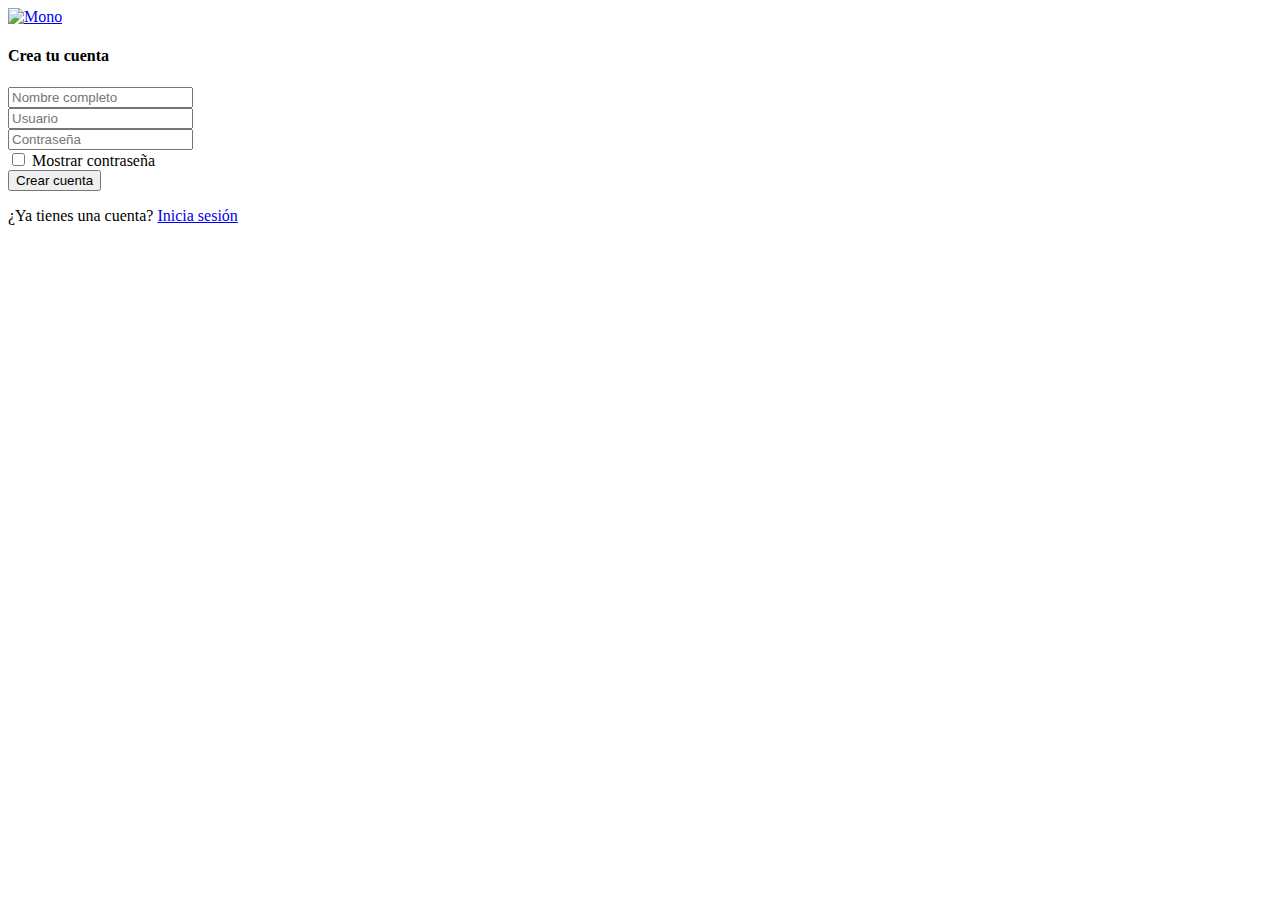
==== crear.html @ 77f9359b "Add files via upload" ====
<!DOCTYPE html>

<!--
 // WEBSITE: https://themefisher.com
 // TWITTER: https://twitter.com/themefisher
 // FACEBOOK: https://www.facebook.com/themefisher
 // GITHUB: https://github.com/themefisher/
-->

<html lang="en">
<head>
  <head>
  <meta charset="utf-8" />
  <meta http-equiv="X-UA-Compatible" content="IE=edge" />
  <meta name="viewport" content="width=device-width, initial-scale=1" />

  <title>Crear cuenta</title>

  <!-- GOOGLE FONTS -->
  <link href="https://fonts.googleapis.com/css?family=Karla:400,700|Roboto" rel="stylesheet">
  <link href="css/materials.css" rel="stylesheet" />
  <link href="css/simplebar.css" rel="stylesheet" />

  <!-- PLUGINS CSS STYLE -->
  <link href="cs/progress.css" rel="stylesheet" />
  
  <!-- MONO CSS -->
  <link id="main-css-href" rel="stylesheet" href="css/mono.css" />

  


  <!-- FAVICON -->
  <link rel="icon" href="images/page.png" type="image/gif" />

  <!--
    HTML5 shim and Respond.js for IE8 support of HTML5 elements and media queries
  -->
  <!-- WARNING: Respond.js doesn't work if you view the page via file:// -->
  <!--[if lt IE 9]>
    <script src="https://oss.maxcdn.com/html5shiv/3.7.2/html5shiv.min.js"></script>
    <script src="https://oss.maxcdn.com/respond/1.4.2/respond.min.js"></script>
  <![endif]-->
  <script src="plugins/nprogress/nprogress.js"></script>
</head>

</head>
  <body class="bg-light-gray" id="body">
          <div class="container d-flex align-items-center justify-content-center" style="min-height: 100vh">
          <div class="d-flex flex-column justify-content-between">
            <div class="row justify-content-center">
              <div class="col-lg-6 col-xl-5 col-md-10 ">
                <div class="card card-default mb-0">
                  <div class="card-header pb-0">
                    <div class="app-brand w-100 d-flex justify-content-center border-bottom-0">
                      <a class="w-auto pl-0" href="/index.html">
                        <img src="images/logo2.png" alt="Mono">
                        <!-- <span class="brand-name text-dark">MONO</span> -->
                      </a>
                    </div>
                  </div>
                  <div class="card-body px-5 pb-5 pt-0">
                    <h4 class="text-dark text-center mb-5">Crea tu cuenta</h4>
                    <form action="/index.html">
                      <div class="row">
                        <div class="form-group col-md-12 mb-4">
                          <input type="text" class="form-control input-lg" id="name" aria-describedby="nameHelp" placeholder="Nombre completo">
                        </div>
                        <div class="form-group col-md-12 mb-4">
                          <input type="email" class="form-control input-lg" id="email" aria-describedby="emailHelp" placeholder="Usuario">
                        </div>
                        <div class="form-group col-md-12 ">
                          <input type="password" class="form-control input-lg" id="password" placeholder="Contraseña">
                        </div>
                        <!-- <div class="form-group col-md-12 ">
                          <input type="password" class="form-control input-lg" id="cpassword" placeholder="Confirm Password">
                        </div> -->
                        <div class="col-md-12">
                          <div class="d-flex justify-content-between mb-3">

                            <div class="custom-control custom-checkbox mr-3 mb-3">
                              <input type="checkbox" class="custom-control-input" id="customCheck2">
                              <label class="custom-control-label" for="customCheck2">Mostrar contraseña</label>
                            </div>

                          </div>

                          <button type="submit" class="btn btn-primary btn-pill mb-4">Crear cuenta</button>

                          <p>¿Ya tienes una cuenta?
                            <a class="text-blue" href="ingresa.html">Inicia sesión</a>
                          </p>
                        </div>
                      </div>
                    </form>

                  </div>
                </div>
              </div>
            </div>
          </div>
        </div>
        <script>
          document.getElementById("customCheck2").addEventListener("change", function() {
            var passwordInput = document.getElementById("password");
            if (this.checked) {
              passwordInput.type = "text";
            } else {
              passwordInput.type = "password";
            }
          });
          </script>
</body>
</html>
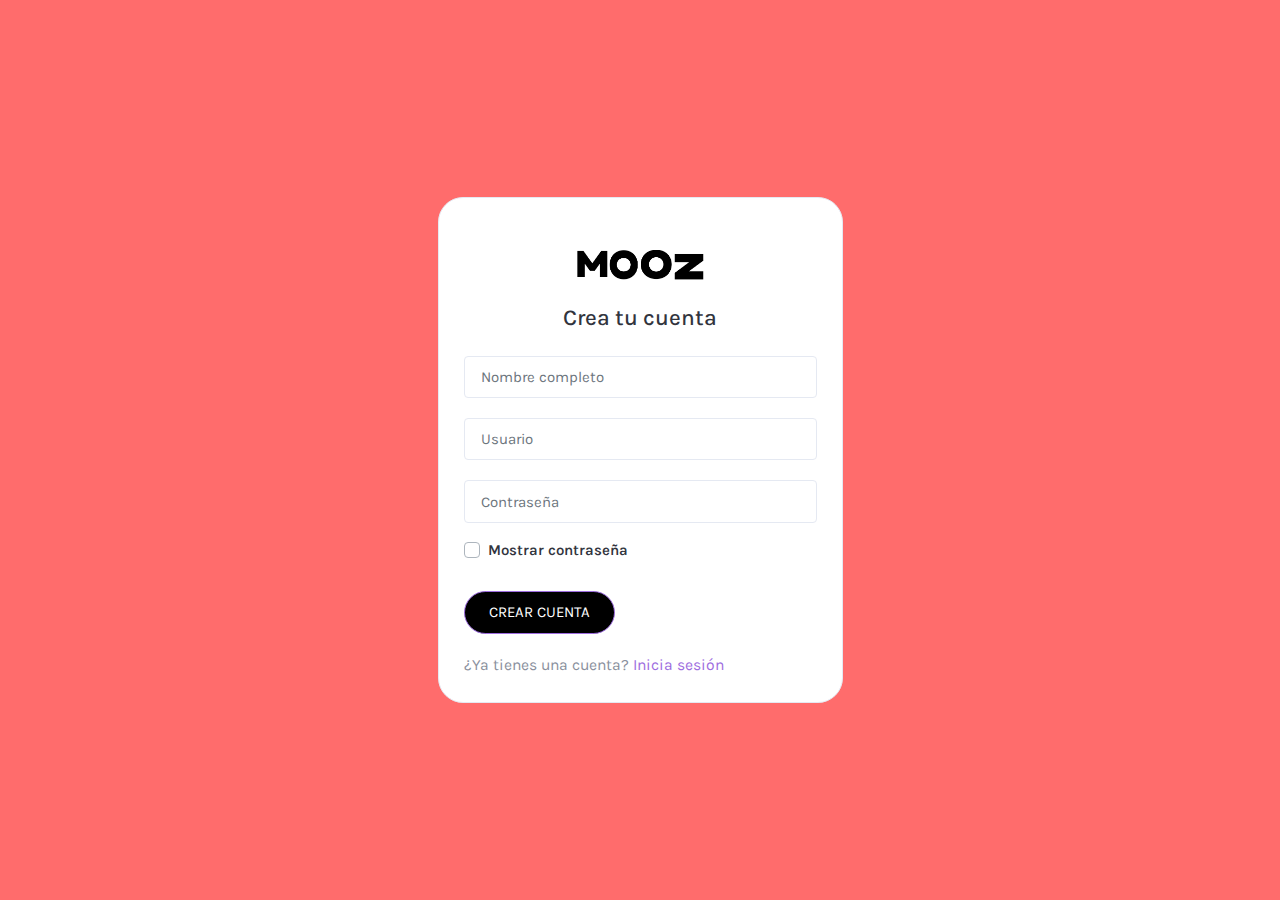
==== commit 47c77828: "Update crear.html" ====
--- a/crear.html
+++ b/crear.html
@@ -53,7 +53,7 @@
                 <div class="card card-default mb-0">
                   <div class="card-header pb-0">
                     <div class="app-brand w-100 d-flex justify-content-center border-bottom-0">
-                      <a class="w-auto pl-0" href="/index.html">
+                      <a class="w-auto pl-0" href="index.html">
                         <img src="images/logo2.png" alt="Mono">
                         <!-- <span class="brand-name text-dark">MONO</span> -->
                       </a>
@@ -61,7 +61,7 @@
                   </div>
                   <div class="card-body px-5 pb-5 pt-0">
                     <h4 class="text-dark text-center mb-5">Crea tu cuenta</h4>
-                    <form action="/index.html">
+                    <form action="index.html">
                       <div class="row">
                         <div class="form-group col-md-12 mb-4">
                           <input type="text" class="form-control input-lg" id="name" aria-describedby="nameHelp" placeholder="Nombre completo">
--- a/css/materials.css
+++ b/css/materials.css
@@ -0,0 +1,2 @@
+/* MaterialDesignIcons.com */@font-face{font-family:"Material Design Icons";src:url("../fonts/materialdesignicons-webfont.eot?v=3.3.92");src:url("../fonts/materialdesignicons-webfont.eot?#iefix&v=3.3.92") format("embedded-opentype"),url("../fonts/materialdesignicons-webfont.woff2?v=3.3.92") format("woff2"),url("../fonts/materialdesignicons-webfont.woff?v=3.3.92") format("woff"),url("../fonts/materialdesignicons-webfont.ttf?v=3.3.92") format("truetype"),url("../fonts/materialdesignicons-webfont.svg?v=3.3.92#materialdesigniconsregular") format("svg");font-weight:normal;font-style:normal}.mdi:before,.mdi-set{display:inline-block;font:normal normal normal 24px/1 "Material Design Icons";font-size:inherit;text-rendering:auto;line-height:inherit;-webkit-font-smoothing:antialiased;-moz-osx-font-smoothing:grayscale}.mdi-access-point:before{content:"\F002"}.mdi-access-point-network:before{content:"\F003"}.mdi-access-point-network-off:before{content:"\FBBD"}.mdi-account:before{content:"\F004"}.mdi-account-alert:before{content:"\F005"}.mdi-account-alert-outline:before{content:"\FB2C"}.mdi-account-arrow-left:before{content:"\FB2D"}.mdi-account-arrow-left-outline:before{content:"\FB2E"}.mdi-account-arrow-right:before{content:"\FB2F"}.mdi-account-arrow-right-outline:before{content:"\FB30"}.mdi-account-box:before{content:"\F006"}.mdi-account-box-multiple:before{content:"\F933"}.mdi-account-box-outline:before{content:"\F007"}.mdi-account-card-details:before{content:"\F5D2"}.mdi-account-check:before{content:"\F008"}.mdi-account-check-outline:before{content:"\FBBE"}.mdi-account-child:before{content:"\FA88"}.mdi-account-child-circle:before{content:"\FA89"}.mdi-account-circle:before{content:"\F009"}.mdi-account-circle-outline:before{content:"\FB31"}.mdi-account-clock:before{content:"\FB32"}.mdi-account-clock-outline:before{content:"\FB33"}.mdi-account-convert:before{content:"\F00A"}.mdi-account-details:before{content:"\F631"}.mdi-account-edit:before{content:"\F6BB"}.mdi-account-group:before{content:"\F848"}.mdi-account-group-outline:before{content:"\FB34"}.mdi-account-heart:before{content:"\F898"}.mdi-account-heart-outline:before{content:"\FBBF"}.mdi-account-key:before{content:"\F00B"}.mdi-account-key-outline:before{content:"\FBC0"}.mdi-account-minus:before{content:"\F00D"}.mdi-account-minus-outline:before{content:"\FAEB"}.mdi-account-multiple:before{content:"\F00E"}.mdi-account-multiple-check:before{content:"\F8C4"}.mdi-account-multiple-minus:before{content:"\F5D3"}.mdi-account-multiple-minus-outline:before{content:"\FBC1"}.mdi-account-multiple-outline:before{content:"\F00F"}.mdi-account-multiple-plus:before{content:"\F010"}.mdi-account-multiple-plus-outline:before{content:"\F7FF"}.mdi-account-network:before{content:"\F011"}.mdi-account-network-outline:before{content:"\FBC2"}.mdi-account-off:before{content:"\F012"}.mdi-account-off-outline:before{content:"\FBC3"}.mdi-account-outline:before{content:"\F013"}.mdi-account-plus:before{content:"\F014"}.mdi-account-plus-outline:before{content:"\F800"}.mdi-account-question:before{content:"\FB35"}.mdi-account-question-outline:before{content:"\FB36"}.mdi-account-remove:before{content:"\F015"}.mdi-account-remove-outline:before{content:"\FAEC"}.mdi-account-search:before{content:"\F016"}.mdi-account-search-outline:before{content:"\F934"}.mdi-account-settings:before{content:"\F630"}.mdi-account-star:before{content:"\F017"}.mdi-account-star-outline:before{content:"\FBC4"}.mdi-account-supervisor:before{content:"\FA8A"}.mdi-account-supervisor-circle:before{content:"\FA8B"}.mdi-account-switch:before{content:"\F019"}.mdi-account-tie:before{content:"\FCBF"}.mdi-accusoft:before{content:"\F849"}.mdi-adjust:before{content:"\F01A"}.mdi-adobe:before{content:"\F935"}.mdi-air-conditioner:before{content:"\F01B"}.mdi-airbag:before{content:"\FBC5"}.mdi-airballoon:before{content:"\F01C"}.mdi-airplane:before{content:"\F01D"}.mdi-airplane-landing:before{content:"\F5D4"}.mdi-airplane-off:before{content:"\F01E"}.mdi-airplane-takeoff:before{content:"\F5D5"}.mdi-airplay:before{content:"\F01F"}.mdi-airport:before{content:"\F84A"}.mdi-alarm:before{content:"\F020"}.mdi-alarm-bell:before{content:"\F78D"}.mdi-alarm-check:before{content:"\F021"}.mdi-alarm-light:before{content:"\F78E"}.mdi-alarm-light-outline:before{content:"\FBC6"}.mdi-alarm-multiple:before{content:"\F022"}.mdi-alarm-off:before{content:"\F023"}.mdi-alarm-plus:before{content:"\F024"}.mdi-alarm-snooze:before{content:"\F68D"}.mdi-album:before{content:"\F025"}.mdi-alert:before{content:"\F026"}.mdi-alert-box:before{content:"\F027"}.mdi-alert-box-outline:before{content:"\FCC0"}.mdi-alert-circle:before{content:"\F028"}.mdi-alert-circle-outline:before{content:"\F5D6"}.mdi-alert-decagram:before{content:"\F6BC"}.mdi-alert-decagram-outline:before{content:"\FCC1"}.mdi-alert-octagon:before{content:"\F029"}.mdi-alert-octagon-outline:before{content:"\FCC2"}.mdi-alert-octagram:before{content:"\F766"}.mdi-alert-octagram-outline:before{content:"\FCC3"}.mdi-alert-outline:before{content:"\F02A"}.mdi-alien:before{content:"\F899"}.mdi-all-inclusive:before{content:"\F6BD"}.mdi-alpha:before{content:"\F02B"}.mdi-alpha-a:before{content:"\41"}.mdi-alpha-a-box:before{content:"\FAED"}.mdi-alpha-a-box-outline:before{content:"\FBC7"}.mdi-alpha-a-circle:before{content:"\FBC8"}.mdi-alpha-a-circle-outline:before{content:"\FBC9"}.mdi-alpha-b:before{content:"\42"}.mdi-alpha-b-box:before{content:"\FAEE"}.mdi-alpha-b-box-outline:before{content:"\FBCA"}.mdi-alpha-b-circle:before{content:"\FBCB"}.mdi-alpha-b-circle-outline:before{content:"\FBCC"}.mdi-alpha-c:before{content:"\43"}.mdi-alpha-c-box:before{content:"\FAEF"}.mdi-alpha-c-box-outline:before{content:"\FBCD"}.mdi-alpha-c-circle:before{content:"\FBCE"}.mdi-alpha-c-circle-outline:before{content:"\FBCF"}.mdi-alpha-d:before{content:"\44"}.mdi-alpha-d-box:before{content:"\FAF0"}.mdi-alpha-d-box-outline:before{content:"\FBD0"}.mdi-alpha-d-circle:before{content:"\FBD1"}.mdi-alpha-d-circle-outline:before{content:"\FBD2"}.mdi-alpha-e:before{content:"\45"}.mdi-alpha-e-box:before{content:"\FAF1"}.mdi-alpha-e-box-outline:before{content:"\FBD3"}.mdi-alpha-e-circle:before{content:"\FBD4"}.mdi-alpha-e-circle-outline:before{content:"\FBD5"}.mdi-alpha-f:before{content:"\46"}.mdi-alpha-f-box:before{content:"\FAF2"}.mdi-alpha-f-box-outline:before{content:"\FBD6"}.mdi-alpha-f-circle:before{content:"\FBD7"}.mdi-alpha-f-circle-outline:before{content:"\FBD8"}.mdi-alpha-g:before{content:"\47"}.mdi-alpha-g-box:before{content:"\FAF3"}.mdi-alpha-g-box-outline:before{content:"\FBD9"}.mdi-alpha-g-circle:before{content:"\FBDA"}.mdi-alpha-g-circle-outline:before{content:"\FBDB"}.mdi-alpha-h:before{content:"\48"}.mdi-alpha-h-box:before{content:"\FAF4"}.mdi-alpha-h-box-outline:before{content:"\FBDC"}.mdi-alpha-h-circle:before{content:"\FBDD"}.mdi-alpha-h-circle-outline:before{content:"\FBDE"}.mdi-alpha-i:before{content:"\49"}.mdi-alpha-i-box:before{content:"\FAF5"}.mdi-alpha-i-box-outline:before{content:"\FBDF"}.mdi-alpha-i-circle:before{content:"\FBE0"}.mdi-alpha-i-circle-outline:before{content:"\FBE1"}.mdi-alpha-j:before{content:"\4A"}.mdi-alpha-j-box:before{content:"\FAF6"}.mdi-alpha-j-box-outline:before{content:"\FBE2"}.mdi-alpha-j-circle:before{content:"\FBE3"}.mdi-alpha-j-circle-outline:before{content:"\FBE4"}.mdi-alpha-k:before{content:"\4B"}.mdi-alpha-k-box:before{content:"\FAF7"}.mdi-alpha-k-box-outline:before{content:"\FBE5"}.mdi-alpha-k-circle:before{content:"\FBE6"}.mdi-alpha-k-circle-outline:before{content:"\FBE7"}.mdi-alpha-l:before{content:"\4C"}.mdi-alpha-l-box:before{content:"\FAF8"}.mdi-alpha-l-box-outline:before{content:"\FBE8"}.mdi-alpha-l-circle:before{content:"\FBE9"}.mdi-alpha-l-circle-outline:before{content:"\FBEA"}.mdi-alpha-m:before{content:"\4D"}.mdi-alpha-m-box:before{content:"\FAF9"}.mdi-alpha-m-box-outline:before{content:"\FBEB"}.mdi-alpha-m-circle:before{content:"\FBEC"}.mdi-alpha-m-circle-outline:before{content:"\FBED"}.mdi-alpha-n:before{content:"\4E"}.mdi-alpha-n-box:before{content:"\FAFA"}.mdi-alpha-n-box-outline:before{content:"\FBEE"}.mdi-alpha-n-circle:before{content:"\FBEF"}.mdi-alpha-n-circle-outline:before{content:"\FBF0"}.mdi-alpha-o:before{content:"\4F"}.mdi-alpha-o-box:before{content:"\FAFB"}.mdi-alpha-o-box-outline:before{content:"\FBF1"}.mdi-alpha-o-circle:before{content:"\FBF2"}.mdi-alpha-o-circle-outline:before{content:"\FBF3"}.mdi-alpha-p:before{content:"\50"}.mdi-alpha-p-box:before{content:"\FAFC"}.mdi-alpha-p-box-outline:before{content:"\FBF4"}.mdi-alpha-p-circle:before{content:"\FBF5"}.mdi-alpha-p-circle-outline:before{content:"\FBF6"}.mdi-alpha-q:before{content:"\51"}.mdi-alpha-q-box:before{content:"\FAFD"}.mdi-alpha-q-box-outline:before{content:"\FBF7"}.mdi-alpha-q-circle:before{content:"\FBF8"}.mdi-alpha-q-circle-outline:before{content:"\FBF9"}.mdi-alpha-r:before{content:"\52"}.mdi-alpha-r-box:before{content:"\FAFE"}.mdi-alpha-r-box-outline:before{content:"\FBFA"}.mdi-alpha-r-circle:before{content:"\FBFB"}.mdi-alpha-r-circle-outline:before{content:"\FBFC"}.mdi-alpha-s:before{content:"\53"}.mdi-alpha-s-box:before{content:"\FAFF"}.mdi-alpha-s-box-outline:before{content:"\FBFD"}.mdi-alpha-s-circle:before{content:"\FBFE"}.mdi-alpha-s-circle-outline:before{content:"\FBFF"}.mdi-alpha-t:before{content:"\54"}.mdi-alpha-t-box:before{content:"\FB00"}.mdi-alpha-t-box-outline:before{content:"\FC00"}.mdi-alpha-t-circle:before{content:"\FC01"}.mdi-alpha-t-circle-outline:before{content:"\FC02"}.mdi-alpha-u:before{content:"\55"}.mdi-alpha-u-box:before{content:"\FB01"}.mdi-alpha-u-box-outline:before{content:"\FC03"}.mdi-alpha-u-circle:before{content:"\FC04"}.mdi-alpha-u-circle-outline:before{content:"\FC05"}.mdi-alpha-v:before{content:"\56"}.mdi-alpha-v-box:before{content:"\FB02"}.mdi-alpha-v-box-outline:before{content:"\FC06"}.mdi-alpha-v-circle:before{content:"\FC07"}.mdi-alpha-v-circle-outline:before{content:"\FC08"}.mdi-alpha-w:before{content:"\57"}.mdi-alpha-w-box:before{content:"\FB03"}.mdi-alpha-w-box-outline:before{content:"\FC09"}.mdi-alpha-w-circle:before{content:"\FC0A"}.mdi-alpha-w-circle-outline:before{content:"\FC0B"}.mdi-alpha-x:before{content:"\58"}.mdi-alpha-x-box:before{content:"\FB04"}.mdi-alpha-x-box-outline:before{content:"\FC0C"}.mdi-alpha-x-circle:before{content:"\FC0D"}.mdi-alpha-x-circle-outline:before{content:"\FC0E"}.mdi-alpha-y:before{content:"\59"}.mdi-alpha-y-box:before{content:"\FB05"}.mdi-alpha-y-box-outline:before{content:"\FC0F"}.mdi-alpha-y-circle:before{content:"\FC10"}.mdi-alpha-y-circle-outline:before{content:"\FC11"}.mdi-alpha-z:before{content:"\5A"}.mdi-alpha-z-box:before{content:"\FB06"}.mdi-alpha-z-box-outline:before{content:"\FC12"}.mdi-alpha-z-circle:before{content:"\FC13"}.mdi-alpha-z-circle-outline:before{content:"\FC14"}.mdi-alphabetical:before{content:"\F02C"}.mdi-altimeter:before{content:"\F5D7"}.mdi-amazon:before{content:"\F02D"}.mdi-amazon-alexa:before{content:"\F8C5"}.mdi-amazon-drive:before{content:"\F02E"}.mdi-ambulance:before{content:"\F02F"}.mdi-ammunition:before{content:"\FCC4"}.mdi-ampersand:before{content:"\FA8C"}.mdi-amplifier:before{content:"\F030"}.mdi-anchor:before{content:"\F031"}.mdi-android:before{content:"\F032"}.mdi-android-auto:before{content:"\FA8D"}.mdi-android-debug-bridge:before{content:"\F033"}.mdi-android-head:before{content:"\F78F"}.mdi-android-studio:before{content:"\F034"}.mdi-angle-acute:before{content:"\F936"}.mdi-angle-obtuse:before{content:"\F937"}.mdi-angle-right:before{content:"\F938"}.mdi-angular:before{content:"\F6B1"}.mdi-angularjs:before{content:"\F6BE"}.mdi-animation:before{content:"\F5D8"}.mdi-animation-outline:before{content:"\FA8E"}.mdi-animation-play:before{content:"\F939"}.mdi-animation-play-outline:before{content:"\FA8F"}.mdi-anvil:before{content:"\F89A"}.mdi-apple:before{content:"\F035"}.mdi-apple-finder:before{content:"\F036"}.mdi-apple-icloud:before{content:"\F038"}.mdi-apple-ios:before{content:"\F037"}.mdi-apple-keyboard-caps:before{content:"\F632"}.mdi-apple-keyboard-command:before{content:"\F633"}.mdi-apple-keyboard-control:before{content:"\F634"}.mdi-apple-keyboard-option:before{content:"\F635"}.mdi-apple-keyboard-shift:before{content:"\F636"}.mdi-apple-safari:before{content:"\F039"}.mdi-application:before{content:"\F614"}.mdi-apps:before{content:"\F03B"}.mdi-arch:before{content:"\F8C6"}.mdi-archive:before{content:"\F03C"}.mdi-arrange-bring-forward:before{content:"\F03D"}.mdi-arrange-bring-to-front:before{content:"\F03E"}.mdi-arrange-send-backward:before{content:"\F03F"}.mdi-arrange-send-to-back:before{content:"\F040"}.mdi-arrow-all:before{content:"\F041"}.mdi-arrow-bottom-left:before{content:"\F042"}.mdi-arrow-bottom-left-bold-outline:before{content:"\F9B6"}.mdi-arrow-bottom-left-thick:before{content:"\F9B7"}.mdi-arrow-bottom-right:before{content:"\F043"}.mdi-arrow-bottom-right-bold-outline:before{content:"\F9B8"}.mdi-arrow-bottom-right-thick:before{content:"\F9B9"}.mdi-arrow-collapse:before{content:"\F615"}.mdi-arrow-collapse-all:before{content:"\F044"}.mdi-arrow-collapse-down:before{content:"\F791"}.mdi-arrow-collapse-horizontal:before{content:"\F84B"}.mdi-arrow-collapse-left:before{content:"\F792"}.mdi-arrow-collapse-right:before{content:"\F793"}.mdi-arrow-collapse-up:before{content:"\F794"}.mdi-arrow-collapse-vertical:before{content:"\F84C"}.mdi-arrow-decision:before{content:"\F9BA"}.mdi-arrow-decision-auto:before{content:"\F9BB"}.mdi-arrow-decision-auto-outline:before{content:"\F9BC"}.mdi-arrow-decision-outline:before{content:"\F9BD"}.mdi-arrow-down:before{content:"\F045"}.mdi-arrow-down-bold:before{content:"\F72D"}.mdi-arrow-down-bold-box:before{content:"\F72E"}.mdi-arrow-down-bold-box-outline:before{content:"\F72F"}.mdi-arrow-down-bold-circle:before{content:"\F047"}.mdi-arrow-down-bold-circle-outline:before{content:"\F048"}.mdi-arrow-down-bold-hexagon-outline:before{content:"\F049"}.mdi-arrow-down-bold-outline:before{content:"\F9BE"}.mdi-arrow-down-box:before{content:"\F6BF"}.mdi-arrow-down-circle:before{content:"\FCB7"}.mdi-arrow-down-circle-outline:before{content:"\FCB8"}.mdi-arrow-down-drop-circle:before{content:"\F04A"}.mdi-arrow-down-drop-circle-outline:before{content:"\F04B"}.mdi-arrow-down-thick:before{content:"\F046"}.mdi-arrow-expand:before{content:"\F616"}.mdi-arrow-expand-all:before{content:"\F04C"}.mdi-arrow-expand-down:before{content:"\F795"}.mdi-arrow-expand-horizontal:before{content:"\F84D"}.mdi-arrow-expand-left:before{content:"\F796"}.mdi-arrow-expand-right:before{content:"\F797"}.mdi-arrow-expand-up:before{content:"\F798"}.mdi-arrow-expand-vertical:before{content:"\F84E"}.mdi-arrow-left:before{content:"\F04D"}.mdi-arrow-left-bold:before{content:"\F730"}.mdi-arrow-left-bold-box:before{content:"\F731"}.mdi-arrow-left-bold-box-outline:before{content:"\F732"}.mdi-arrow-left-bold-circle:before{content:"\F04F"}.mdi-arrow-left-bold-circle-outline:before{content:"\F050"}.mdi-arrow-left-bold-hexagon-outline:before{content:"\F051"}.mdi-arrow-left-bold-outline:before{content:"\F9BF"}.mdi-arrow-left-box:before{content:"\F6C0"}.mdi-arrow-left-circle:before{content:"\FCB9"}.mdi-arrow-left-circle-outline:before{content:"\FCBA"}.mdi-arrow-left-drop-circle:before{content:"\F052"}.mdi-arrow-left-drop-circle-outline:before{content:"\F053"}.mdi-arrow-left-right-bold-outline:before{content:"\F9C0"}.mdi-arrow-left-thick:before{content:"\F04E"}.mdi-arrow-right:before{content:"\F054"}.mdi-arrow-right-bold:before{content:"\F733"}.mdi-arrow-right-bold-box:before{content:"\F734"}.mdi-arrow-right-bold-box-outline:before{content:"\F735"}.mdi-arrow-right-bold-circle:before{content:"\F056"}.mdi-arrow-right-bold-circle-outline:before{content:"\F057"}.mdi-arrow-right-bold-hexagon-outline:before{content:"\F058"}.mdi-arrow-right-bold-outline:before{content:"\F9C1"}.mdi-arrow-right-box:before{content:"\F6C1"}.mdi-arrow-right-circle:before{content:"\FCBB"}.mdi-arrow-right-circle-outline:before{content:"\FCBC"}.mdi-arrow-right-drop-circle:before{content:"\F059"}.mdi-arrow-right-drop-circle-outline:before{content:"\F05A"}.mdi-arrow-right-thick:before{content:"\F055"}.mdi-arrow-split-horizontal:before{content:"\F93A"}.mdi-arrow-split-vertical:before{content:"\F93B"}.mdi-arrow-top-left:before{content:"\F05B"}.mdi-arrow-top-left-bold-outline:before{content:"\F9C2"}.mdi-arrow-top-left-thick:before{content:"\F9C3"}.mdi-arrow-top-right:before{content:"\F05C"}.mdi-arrow-top-right-bold-outline:before{content:"\F9C4"}.mdi-arrow-top-right-thick:before{content:"\F9C5"}.mdi-arrow-up:before{content:"\F05D"}.mdi-arrow-up-bold:before{content:"\F736"}.mdi-arrow-up-bold-box:before{content:"\F737"}.mdi-arrow-up-bold-box-outline:before{content:"\F738"}.mdi-arrow-up-bold-circle:before{content:"\F05F"}.mdi-arrow-up-bold-circle-outline:before{content:"\F060"}.mdi-arrow-up-bold-hexagon-outline:before{content:"\F061"}.mdi-arrow-up-bold-outline:before{content:"\F9C6"}.mdi-arrow-up-box:before{content:"\F6C2"}.mdi-arrow-up-circle:before{content:"\FCBD"}.mdi-arrow-up-circle-outline:before{content:"\FCBE"}.mdi-arrow-up-down-bold-outline:before{content:"\F9C7"}.mdi-arrow-up-drop-circle:before{content:"\F062"}.mdi-arrow-up-drop-circle-outline:before{content:"\F063"}.mdi-arrow-up-thick:before{content:"\F05E"}.mdi-artist:before{content:"\F802"}.mdi-artist-outline:before{content:"\FCC5"}.mdi-artstation:before{content:"\FB37"}.mdi-aspect-ratio:before{content:"\FA23"}.mdi-assistant:before{content:"\F064"}.mdi-asterisk:before{content:"\F6C3"}.mdi-at:before{content:"\F065"}.mdi-atlassian:before{content:"\F803"}.mdi-atom:before{content:"\F767"}.mdi-attachment:before{content:"\F066"}.mdi-audio-video:before{content:"\F93C"}.mdi-audiobook:before{content:"\F067"}.mdi-augmented-reality:before{content:"\F84F"}.mdi-auto-fix:before{content:"\F068"}.mdi-auto-upload:before{content:"\F069"}.mdi-autorenew:before{content:"\F06A"}.mdi-av-timer:before{content:"\F06B"}.mdi-axe:before{content:"\F8C7"}.mdi-azure:before{content:"\F804"}.mdi-babel:before{content:"\FA24"}.mdi-baby:before{content:"\F06C"}.mdi-baby-buggy:before{content:"\F68E"}.mdi-backburger:before{content:"\F06D"}.mdi-backspace:before{content:"\F06E"}.mdi-backspace-outline:before{content:"\FB38"}.mdi-backup-restore:before{content:"\F06F"}.mdi-badminton:before{content:"\F850"}.mdi-balloon:before{content:"\FA25"}.mdi-ballot:before{content:"\F9C8"}.mdi-ballot-outline:before{content:"\F9C9"}.mdi-ballot-recount:before{content:"\FC15"}.mdi-ballot-recount-outline:before{content:"\FC16"}.mdi-bandcamp:before{content:"\F674"}.mdi-bank:before{content:"\F070"}.mdi-bank-transfer:before{content:"\FA26"}.mdi-bank-transfer-in:before{content:"\FA27"}.mdi-bank-transfer-out:before{content:"\FA28"}.mdi-barcode:before{content:"\F071"}.mdi-barcode-scan:before{content:"\F072"}.mdi-barley:before{content:"\F073"}.mdi-barley-off:before{content:"\FB39"}.mdi-barn:before{content:"\FB3A"}.mdi-barrel:before{content:"\F074"}.mdi-baseball:before{content:"\F851"}.mdi-baseball-bat:before{content:"\F852"}.mdi-basecamp:before{content:"\F075"}.mdi-basket:before{content:"\F076"}.mdi-basket-fill:before{content:"\F077"}.mdi-basket-unfill:before{content:"\F078"}.mdi-basketball:before{content:"\F805"}.mdi-basketball-hoop:before{content:"\FC17"}.mdi-basketball-hoop-outline:before{content:"\FC18"}.mdi-bat:before{content:"\FB3B"}.mdi-battery:before{content:"\F079"}.mdi-battery-10:before{content:"\F07A"}.mdi-battery-10-bluetooth:before{content:"\F93D"}.mdi-battery-20:before{content:"\F07B"}.mdi-battery-20-bluetooth:before{content:"\F93E"}.mdi-battery-30:before{content:"\F07C"}.mdi-battery-30-bluetooth:before{content:"\F93F"}.mdi-battery-40:before{content:"\F07D"}.mdi-battery-40-bluetooth:before{content:"\F940"}.mdi-battery-50:before{content:"\F07E"}.mdi-battery-50-bluetooth:before{content:"\F941"}.mdi-battery-60:before{content:"\F07F"}.mdi-battery-60-bluetooth:before{content:"\F942"}.mdi-battery-70:before{content:"\F080"}.mdi-battery-70-bluetooth:before{content:"\F943"}.mdi-battery-80:before{content:"\F081"}.mdi-battery-80-bluetooth:before{content:"\F944"}.mdi-battery-90:before{content:"\F082"}.mdi-battery-90-bluetooth:before{content:"\F945"}.mdi-battery-alert:before{content:"\F083"}.mdi-battery-alert-bluetooth:before{content:"\F946"}.mdi-battery-bluetooth:before{content:"\F947"}.mdi-battery-bluetooth-variant:before{content:"\F948"}.mdi-battery-charging:before{content:"\F084"}.mdi-battery-charging-10:before{content:"\F89B"}.mdi-battery-charging-100:before{content:"\F085"}.mdi-battery-charging-20:before{content:"\F086"}.mdi-battery-charging-30:before{content:"\F087"}.mdi-battery-charging-40:before{content:"\F088"}.mdi-battery-charging-50:before{content:"\F89C"}.mdi-battery-charging-60:before{content:"\F089"}.mdi-battery-charging-70:before{content:"\F89D"}.mdi-battery-charging-80:before{content:"\F08A"}.mdi-battery-charging-90:before{content:"\F08B"}.mdi-battery-charging-outline:before{content:"\F89E"}.mdi-battery-charging-wireless:before{content:"\F806"}.mdi-battery-charging-wireless-10:before{content:"\F807"}.mdi-battery-charging-wireless-20:before{content:"\F808"}.mdi-battery-charging-wireless-30:before{content:"\F809"}.mdi-battery-charging-wireless-40:before{content:"\F80A"}.mdi-battery-charging-wireless-50:before{content:"\F80B"}.mdi-battery-charging-wireless-60:before{content:"\F80C"}.mdi-battery-charging-wireless-70:before{content:"\F80D"}.mdi-battery-charging-wireless-80:before{content:"\F80E"}.mdi-battery-charging-wireless-90:before{content:"\F80F"}.mdi-battery-charging-wireless-alert:before{content:"\F810"}.mdi-battery-charging-wireless-outline:before{content:"\F811"}.mdi-battery-minus:before{content:"\F08C"}.mdi-battery-negative:before{content:"\F08D"}.mdi-battery-outline:before{content:"\F08E"}.mdi-battery-plus:before{content:"\F08F"}.mdi-battery-positive:before{content:"\F090"}.mdi-battery-unknown:before{content:"\F091"}.mdi-battery-unknown-bluetooth:before{content:"\F949"}.mdi-battlenet:before{content:"\FB3C"}.mdi-beach:before{content:"\F092"}.mdi-beaker:before{content:"\FCC6"}.mdi-beaker-outline:before{content:"\F68F"}.mdi-beats:before{content:"\F097"}.mdi-bed-empty:before{content:"\F89F"}.mdi-beer:before{content:"\F098"}.mdi-behance:before{content:"\F099"}.mdi-bell:before{content:"\F09A"}.mdi-bell-off:before{content:"\F09B"}.mdi-bell-off-outline:before{content:"\FA90"}.mdi-bell-outline:before{content:"\F09C"}.mdi-bell-plus:before{content:"\F09D"}.mdi-bell-plus-outline:before{content:"\FA91"}.mdi-bell-ring:before{content:"\F09E"}.mdi-bell-ring-outline:before{content:"\F09F"}.mdi-bell-sleep:before{content:"\F0A0"}.mdi-bell-sleep-outline:before{content:"\FA92"}.mdi-beta:before{content:"\F0A1"}.mdi-betamax:before{content:"\F9CA"}.mdi-bible:before{content:"\F0A2"}.mdi-bike:before{content:"\F0A3"}.mdi-billiards:before{content:"\FB3D"}.mdi-billiards-rack:before{content:"\FB3E"}.mdi-bing:before{content:"\F0A4"}.mdi-binoculars:before{content:"\F0A5"}.mdi-bio:before{content:"\F0A6"}.mdi-biohazard:before{content:"\F0A7"}.mdi-bitbucket:before{content:"\F0A8"}.mdi-bitcoin:before{content:"\F812"}.mdi-black-mesa:before{content:"\F0A9"}.mdi-blackberry:before{content:"\F0AA"}.mdi-blender:before{content:"\FCC7"}.mdi-blender-software:before{content:"\F0AB"}.mdi-blinds:before{content:"\F0AC"}.mdi-block-helper:before{content:"\F0AD"}.mdi-blogger:before{content:"\F0AE"}.mdi-blood-bag:before{content:"\FCC8"}.mdi-bluetooth:before{content:"\F0AF"}.mdi-bluetooth-audio:before{content:"\F0B0"}.mdi-bluetooth-connect:before{content:"\F0B1"}.mdi-bluetooth-off:before{content:"\F0B2"}.mdi-bluetooth-settings:before{content:"\F0B3"}.mdi-bluetooth-transfer:before{content:"\F0B4"}.mdi-blur:before{content:"\F0B5"}.mdi-blur-linear:before{content:"\F0B6"}.mdi-blur-off:before{content:"\F0B7"}.mdi-blur-radial:before{content:"\F0B8"}.mdi-bolnisi-cross:before{content:"\FCC9"}.mdi-bomb:before{content:"\F690"}.mdi-bomb-off:before{content:"\F6C4"}.mdi-bone:before{content:"\F0B9"}.mdi-book:before{content:"\F0BA"}.mdi-book-lock:before{content:"\F799"}.mdi-book-lock-open:before{content:"\F79A"}.mdi-book-minus:before{content:"\F5D9"}.mdi-book-multiple:before{content:"\F0BB"}.mdi-book-multiple-minus:before{content:"\FA93"}.mdi-book-multiple-plus:before{content:"\FA94"}.mdi-book-multiple-remove:before{content:"\FA95"}.mdi-book-multiple-variant:before{content:"\F0BC"}.mdi-book-open:before{content:"\F0BD"}.mdi-book-open-outline:before{content:"\FB3F"}.mdi-book-open-page-variant:before{content:"\F5DA"}.mdi-book-open-variant:before{content:"\F0BE"}.mdi-book-outline:before{content:"\FB40"}.mdi-book-plus:before{content:"\F5DB"}.mdi-book-remove:before{content:"\FA96"}.mdi-book-variant:before{content:"\F0BF"}.mdi-bookmark:before{content:"\F0C0"}.mdi-bookmark-check:before{content:"\F0C1"}.mdi-bookmark-minus:before{content:"\F9CB"}.mdi-bookmark-minus-outline:before{content:"\F9CC"}.mdi-bookmark-music:before{content:"\F0C2"}.mdi-bookmark-off:before{content:"\F9CD"}.mdi-bookmark-off-outline:before{content:"\F9CE"}.mdi-bookmark-outline:before{content:"\F0C3"}.mdi-bookmark-plus:before{content:"\F0C5"}.mdi-bookmark-plus-outline:before{content:"\F0C4"}.mdi-bookmark-remove:before{content:"\F0C6"}.mdi-boombox:before{content:"\F5DC"}.mdi-bootstrap:before{content:"\F6C5"}.mdi-border-all:before{content:"\F0C7"}.mdi-border-all-variant:before{content:"\F8A0"}.mdi-border-bottom:before{content:"\F0C8"}.mdi-border-bottom-variant:before{content:"\F8A1"}.mdi-border-color:before{content:"\F0C9"}.mdi-border-horizontal:before{content:"\F0CA"}.mdi-border-inside:before{content:"\F0CB"}.mdi-border-left:before{content:"\F0CC"}.mdi-border-left-variant:before{content:"\F8A2"}.mdi-border-none:before{content:"\F0CD"}.mdi-border-none-variant:before{content:"\F8A3"}.mdi-border-outside:before{content:"\F0CE"}.mdi-border-right:before{content:"\F0CF"}.mdi-border-right-variant:before{content:"\F8A4"}.mdi-border-style:before{content:"\F0D0"}.mdi-border-top:before{content:"\F0D1"}.mdi-border-top-variant:before{content:"\F8A5"}.mdi-border-vertical:before{content:"\F0D2"}.mdi-bottle-wine:before{content:"\F853"}.mdi-bow-tie:before{content:"\F677"}.mdi-bowl:before{content:"\F617"}.mdi-bowling:before{content:"\F0D3"}.mdi-box:before{content:"\F0D4"}.mdi-box-cutter:before{content:"\F0D5"}.mdi-box-shadow:before{content:"\F637"}.mdi-boxing-glove:before{content:"\FB41"}.mdi-braille:before{content:"\F9CF"}.mdi-brain:before{content:"\F9D0"}.mdi-bread-slice:before{content:"\FCCA"}.mdi-bread-slice-outline:before{content:"\FCCB"}.mdi-bridge:before{content:"\F618"}.mdi-briefcase:before{content:"\F0D6"}.mdi-briefcase-account:before{content:"\FCCC"}.mdi-briefcase-account-outline:before{content:"\FCCD"}.mdi-briefcase-check:before{content:"\F0D7"}.mdi-briefcase-download:before{content:"\F0D8"}.mdi-briefcase-download-outline:before{content:"\FC19"}.mdi-briefcase-edit:before{content:"\FA97"}.mdi-briefcase-edit-outline:before{content:"\FC1A"}.mdi-briefcase-minus:before{content:"\FA29"}.mdi-briefcase-minus-outline:before{content:"\FC1B"}.mdi-briefcase-outline:before{content:"\F813"}.mdi-briefcase-plus:before{content:"\FA2A"}.mdi-briefcase-plus-outline:before{content:"\FC1C"}.mdi-briefcase-remove:before{content:"\FA2B"}.mdi-briefcase-remove-outline:before{content:"\FC1D"}.mdi-briefcase-search:before{content:"\FA2C"}.mdi-briefcase-search-outline:before{content:"\FC1E"}.mdi-briefcase-upload:before{content:"\F0D9"}.mdi-briefcase-upload-outline:before{content:"\FC1F"}.mdi-brightness-1:before{content:"\F0DA"}.mdi-brightness-2:before{content:"\F0DB"}.mdi-brightness-3:before{content:"\F0DC"}.mdi-brightness-4:before{content:"\F0DD"}.mdi-brightness-5:before{content:"\F0DE"}.mdi-brightness-6:before{content:"\F0DF"}.mdi-brightness-7:before{content:"\F0E0"}.mdi-brightness-auto:before{content:"\F0E1"}.mdi-brightness-percent:before{content:"\FCCE"}.mdi-broom:before{content:"\F0E2"}.mdi-brush:before{content:"\F0E3"}.mdi-buddhism:before{content:"\F94A"}.mdi-buffer:before{content:"\F619"}.mdi-bug:before{content:"\F0E4"}.mdi-bug-check:before{content:"\FA2D"}.mdi-bug-check-outline:before{content:"\FA2E"}.mdi-bug-outline:before{content:"\FA2F"}.mdi-bulldozer:before{content:"\FB07"}.mdi-bullet:before{content:"\FCCF"}.mdi-bulletin-board:before{content:"\F0E5"}.mdi-bullhorn:before{content:"\F0E6"}.mdi-bullhorn-outline:before{content:"\FB08"}.mdi-bullseye:before{content:"\F5DD"}.mdi-bullseye-arrow:before{content:"\F8C8"}.mdi-bus:before{content:"\F0E7"}.mdi-bus-alert:before{content:"\FA98"}.mdi-bus-articulated-end:before{content:"\F79B"}.mdi-bus-articulated-front:before{content:"\F79C"}.mdi-bus-clock:before{content:"\F8C9"}.mdi-bus-double-decker:before{content:"\F79D"}.mdi-bus-school:before{content:"\F79E"}.mdi-bus-side:before{content:"\F79F"}.mdi-cached:before{content:"\F0E8"}.mdi-cake:before{content:"\F0E9"}.mdi-cake-layered:before{content:"\F0EA"}.mdi-cake-variant:before{content:"\F0EB"}.mdi-calculator:before{content:"\F0EC"}.mdi-calculator-variant:before{content:"\FA99"}.mdi-calendar:before{content:"\F0ED"}.mdi-calendar-alert:before{content:"\FA30"}.mdi-calendar-blank:before{content:"\F0EE"}.mdi-calendar-blank-outline:before{content:"\FB42"}.mdi-calendar-check:before{content:"\F0EF"}.mdi-calendar-check-outline:before{content:"\FC20"}.mdi-calendar-clock:before{content:"\F0F0"}.mdi-calendar-edit:before{content:"\F8A6"}.mdi-calendar-export:before{content:"\FB09"}.mdi-calendar-heart:before{content:"\F9D1"}.mdi-calendar-import:before{content:"\FB0A"}.mdi-calendar-multiple:before{content:"\F0F1"}.mdi-calendar-multiple-check:before{content:"\F0F2"}.mdi-calendar-multiselect:before{content:"\FA31"}.mdi-calendar-outline:before{content:"\FB43"}.mdi-calendar-plus:before{content:"\F0F3"}.mdi-calendar-question:before{content:"\F691"}.mdi-calendar-range:before{content:"\F678"}.mdi-calendar-range-outline:before{content:"\FB44"}.mdi-calendar-remove:before{content:"\F0F4"}.mdi-calendar-remove-outline:before{content:"\FC21"}.mdi-calendar-search:before{content:"\F94B"}.mdi-calendar-star:before{content:"\F9D2"}.mdi-calendar-text:before{content:"\F0F5"}.mdi-calendar-text-outline:before{content:"\FC22"}.mdi-calendar-today:before{content:"\F0F6"}.mdi-calendar-week:before{content:"\FA32"}.mdi-calendar-week-begin:before{content:"\FA33"}.mdi-call-made:before{content:"\F0F7"}.mdi-call-merge:before{content:"\F0F8"}.mdi-call-missed:before{content:"\F0F9"}.mdi-call-received:before{content:"\F0FA"}.mdi-call-split:before{content:"\F0FB"}.mdi-camcorder:before{content:"\F0FC"}.mdi-camcorder-box:before{content:"\F0FD"}.mdi-camcorder-box-off:before{content:"\F0FE"}.mdi-camcorder-off:before{content:"\F0FF"}.mdi-camera:before{content:"\F100"}.mdi-camera-account:before{content:"\F8CA"}.mdi-camera-burst:before{content:"\F692"}.mdi-camera-control:before{content:"\FB45"}.mdi-camera-enhance:before{content:"\F101"}.mdi-camera-enhance-outline:before{content:"\FB46"}.mdi-camera-front:before{content:"\F102"}.mdi-camera-front-variant:before{content:"\F103"}.mdi-camera-gopro:before{content:"\F7A0"}.mdi-camera-image:before{content:"\F8CB"}.mdi-camera-iris:before{content:"\F104"}.mdi-camera-metering-center:before{content:"\F7A1"}.mdi-camera-metering-matrix:before{content:"\F7A2"}.mdi-camera-metering-partial:before{content:"\F7A3"}.mdi-camera-metering-spot:before{content:"\F7A4"}.mdi-camera-off:before{content:"\F5DF"}.mdi-camera-party-mode:before{content:"\F105"}.mdi-camera-rear:before{content:"\F106"}.mdi-camera-rear-variant:before{content:"\F107"}.mdi-camera-switch:before{content:"\F108"}.mdi-camera-timer:before{content:"\F109"}.mdi-cancel:before{content:"\F739"}.mdi-candle:before{content:"\F5E2"}.mdi-candycane:before{content:"\F10A"}.mdi-cannabis:before{content:"\F7A5"}.mdi-caps-lock:before{content:"\FA9A"}.mdi-car:before{content:"\F10B"}.mdi-car-battery:before{content:"\F10C"}.mdi-car-brake-abs:before{content:"\FC23"}.mdi-car-brake-parking:before{content:"\FC24"}.mdi-car-connected:before{content:"\F10D"}.mdi-car-convertible:before{content:"\F7A6"}.mdi-car-door:before{content:"\FB47"}.mdi-car-electric:before{content:"\FB48"}.mdi-car-esp:before{content:"\FC25"}.mdi-car-estate:before{content:"\F7A7"}.mdi-car-hatchback:before{content:"\F7A8"}.mdi-car-key:before{content:"\FB49"}.mdi-car-light-dimmed:before{content:"\FC26"}.mdi-car-light-fog:before{content:"\FC27"}.mdi-car-light-high:before{content:"\FC28"}.mdi-car-limousine:before{content:"\F8CC"}.mdi-car-multiple:before{content:"\FB4A"}.mdi-car-pickup:before{content:"\F7A9"}.mdi-car-side:before{content:"\F7AA"}.mdi-car-sports:before{content:"\F7AB"}.mdi-car-tire-alert:before{content:"\FC29"}.mdi-car-wash:before{content:"\F10E"}.mdi-caravan:before{content:"\F7AC"}.mdi-card:before{content:"\FB4B"}.mdi-card-bulleted:before{content:"\FB4C"}.mdi-card-bulleted-off:before{content:"\FB4D"}.mdi-card-bulleted-off-outline:before{content:"\FB4E"}.mdi-card-bulleted-outline:before{content:"\FB4F"}.mdi-card-bulleted-settings:before{content:"\FB50"}.mdi-card-bulleted-settings-outline:before{content:"\FB51"}.mdi-card-outline:before{content:"\FB52"}.mdi-card-text:before{content:"\FB53"}.mdi-card-text-outline:before{content:"\FB54"}.mdi-cards:before{content:"\F638"}.mdi-cards-club:before{content:"\F8CD"}.mdi-cards-diamond:before{content:"\F8CE"}.mdi-cards-heart:before{content:"\F8CF"}.mdi-cards-outline:before{content:"\F639"}.mdi-cards-playing-outline:before{content:"\F63A"}.mdi-cards-spade:before{content:"\F8D0"}.mdi-cards-variant:before{content:"\F6C6"}.mdi-carrot:before{content:"\F10F"}.mdi-cart:before{content:"\F110"}.mdi-cart-arrow-right:before{content:"\FC2A"}.mdi-cart-off:before{content:"\F66B"}.mdi-cart-outline:before{content:"\F111"}.mdi-cart-plus:before{content:"\F112"}.mdi-case-sensitive-alt:before{content:"\F113"}.mdi-cash:before{content:"\F114"}.mdi-cash-100:before{content:"\F115"}.mdi-cash-multiple:before{content:"\F116"}.mdi-cash-refund:before{content:"\FA9B"}.mdi-cash-register:before{content:"\FCD0"}.mdi-cash-usd:before{content:"\F117"}.mdi-cassette:before{content:"\F9D3"}.mdi-cast:before{content:"\F118"}.mdi-cast-connected:before{content:"\F119"}.mdi-cast-off:before{content:"\F789"}.mdi-castle:before{content:"\F11A"}.mdi-cat:before{content:"\F11B"}.mdi-cctv:before{content:"\F7AD"}.mdi-ceiling-light:before{content:"\F768"}.mdi-cellphone:before{content:"\F11C"}.mdi-cellphone-android:before{content:"\F11D"}.mdi-cellphone-arrow-down:before{content:"\F9D4"}.mdi-cellphone-basic:before{content:"\F11E"}.mdi-cellphone-dock:before{content:"\F11F"}.mdi-cellphone-erase:before{content:"\F94C"}.mdi-cellphone-iphone:before{content:"\F120"}.mdi-cellphone-key:before{content:"\F94D"}.mdi-cellphone-link:before{content:"\F121"}.mdi-cellphone-link-off:before{content:"\F122"}.mdi-cellphone-lock:before{content:"\F94E"}.mdi-cellphone-message:before{content:"\F8D2"}.mdi-cellphone-off:before{content:"\F94F"}.mdi-cellphone-screenshot:before{content:"\FA34"}.mdi-cellphone-settings:before{content:"\F123"}.mdi-cellphone-settings-variant:before{content:"\F950"}.mdi-cellphone-sound:before{content:"\F951"}.mdi-cellphone-text:before{content:"\F8D1"}.mdi-cellphone-wireless:before{content:"\F814"}.mdi-celtic-cross:before{content:"\FCD1"}.mdi-certificate:before{content:"\F124"}.mdi-chair-school:before{content:"\F125"}.mdi-charity:before{content:"\FC2B"}.mdi-chart-arc:before{content:"\F126"}.mdi-chart-areaspline:before{content:"\F127"}.mdi-chart-bar:before{content:"\F128"}.mdi-chart-bar-stacked:before{content:"\F769"}.mdi-chart-bell-curve:before{content:"\FC2C"}.mdi-chart-bubble:before{content:"\F5E3"}.mdi-chart-donut:before{content:"\F7AE"}.mdi-chart-donut-variant:before{content:"\F7AF"}.mdi-chart-gantt:before{content:"\F66C"}.mdi-chart-histogram:before{content:"\F129"}.mdi-chart-line:before{content:"\F12A"}.mdi-chart-line-stacked:before{content:"\F76A"}.mdi-chart-line-variant:before{content:"\F7B0"}.mdi-chart-multiline:before{content:"\F8D3"}.mdi-chart-pie:before{content:"\F12B"}.mdi-chart-scatterplot-hexbin:before{content:"\F66D"}.mdi-chart-timeline:before{content:"\F66E"}.mdi-chat:before{content:"\FB55"}.mdi-chat-alert:before{content:"\FB56"}.mdi-chat-processing:before{content:"\FB57"}.mdi-check:before{content:"\F12C"}.mdi-check-all:before{content:"\F12D"}.mdi-check-box-multiple-outline:before{content:"\FC2D"}.mdi-check-box-outline:before{content:"\FC2E"}.mdi-check-circle:before{content:"\F5E0"}.mdi-check-circle-outline:before{content:"\F5E1"}.mdi-check-decagram:before{content:"\F790"}.mdi-check-network:before{content:"\FC2F"}.mdi-check-network-outline:before{content:"\FC30"}.mdi-check-outline:before{content:"\F854"}.mdi-checkbook:before{content:"\FA9C"}.mdi-checkbox-blank:before{content:"\F12E"}.mdi-checkbox-blank-circle:before{content:"\F12F"}.mdi-checkbox-blank-circle-outline:before{content:"\F130"}.mdi-checkbox-blank-outline:before{content:"\F131"}.mdi-checkbox-intermediate:before{content:"\F855"}.mdi-checkbox-marked:before{content:"\F132"}.mdi-checkbox-marked-circle:before{content:"\F133"}.mdi-checkbox-marked-circle-outline:before{content:"\F134"}.mdi-checkbox-marked-outline:before{content:"\F135"}.mdi-checkbox-multiple-blank:before{content:"\F136"}.mdi-checkbox-multiple-blank-circle:before{content:"\F63B"}.mdi-checkbox-multiple-blank-circle-outline:before{content:"\F63C"}.mdi-checkbox-multiple-blank-outline:before{content:"\F137"}.mdi-checkbox-multiple-marked:before{content:"\F138"}.mdi-checkbox-multiple-marked-circle:before{content:"\F63D"}.mdi-checkbox-multiple-marked-circle-outline:before{content:"\F63E"}.mdi-checkbox-multiple-marked-outline:before{content:"\F139"}.mdi-checkerboard:before{content:"\F13A"}.mdi-chef-hat:before{content:"\FB58"}.mdi-chemical-weapon:before{content:"\F13B"}.mdi-chess-bishop:before{content:"\F85B"}.mdi-chess-king:before{content:"\F856"}.mdi-chess-knight:before{content:"\F857"}.mdi-chess-pawn:before{content:"\F858"}.mdi-chess-queen:before{content:"\F859"}.mdi-chess-rook:before{content:"\F85A"}.mdi-chevron-double-down:before{content:"\F13C"}.mdi-chevron-double-left:before{content:"\F13D"}.mdi-chevron-double-right:before{content:"\F13E"}.mdi-chevron-double-up:before{content:"\F13F"}.mdi-chevron-down:before{content:"\F140"}.mdi-chevron-down-box:before{content:"\F9D5"}.mdi-chevron-down-box-outline:before{content:"\F9D6"}.mdi-chevron-down-circle:before{content:"\FB0B"}.mdi-chevron-down-circle-outline:before{content:"\FB0C"}.mdi-chevron-left:before{content:"\F141"}.mdi-chevron-left-box:before{content:"\F9D7"}.mdi-chevron-left-box-outline:before{content:"\F9D8"}.mdi-chevron-left-circle:before{content:"\FB0D"}.mdi-chevron-left-circle-outline:before{content:"\FB0E"}.mdi-chevron-right:before{content:"\F142"}.mdi-chevron-right-box:before{content:"\F9D9"}.mdi-chevron-right-box-outline:before{content:"\F9DA"}.mdi-chevron-right-circle:before{content:"\FB0F"}.mdi-chevron-right-circle-outline:before{content:"\FB10"}.mdi-chevron-up:before{content:"\F143"}.mdi-chevron-up-box:before{content:"\F9DB"}.mdi-chevron-up-box-outline:before{content:"\F9DC"}.mdi-chevron-up-circle:before{content:"\FB11"}.mdi-chevron-up-circle-outline:before{content:"\FB12"}.mdi-chili-hot:before{content:"\F7B1"}.mdi-chili-medium:before{content:"\F7B2"}.mdi-chili-mild:before{content:"\F7B3"}.mdi-chip:before{content:"\F61A"}.mdi-christianity:before{content:"\F952"}.mdi-christianity-outline:before{content:"\FCD2"}.mdi-church:before{content:"\F144"}.mdi-circle:before{content:"\F764"}.mdi-circle-edit-outline:before{content:"\F8D4"}.mdi-circle-medium:before{content:"\F9DD"}.mdi-circle-outline:before{content:"\F765"}.mdi-circle-slice-1:before{content:"\FA9D"}.mdi-circle-slice-2:before{content:"\FA9E"}.mdi-circle-slice-3:before{content:"\FA9F"}.mdi-circle-slice-4:before{content:"\FAA0"}.mdi-circle-slice-5:before{content:"\FAA1"}.mdi-circle-slice-6:before{content:"\FAA2"}.mdi-circle-slice-7:before{content:"\FAA3"}.mdi-circle-slice-8:before{content:"\FAA4"}.mdi-circle-small:before{content:"\F9DE"}.mdi-cisco-webex:before{content:"\F145"}.mdi-city:before{content:"\F146"}.mdi-city-variant:before{content:"\FA35"}.mdi-city-variant-outline:before{content:"\FA36"}.mdi-clipboard:before{content:"\F147"}.mdi-clipboard-account:before{content:"\F148"}.mdi-clipboard-account-outline:before{content:"\FC31"}.mdi-clipboard-alert:before{content:"\F149"}.mdi-clipboard-alert-outline:before{content:"\FCD3"}.mdi-clipboard-arrow-down:before{content:"\F14A"}.mdi-clipboard-arrow-down-outline:before{content:"\FC32"}.mdi-clipboard-arrow-left:before{content:"\F14B"}.mdi-clipboard-arrow-left-outline:before{content:"\FCD4"}.mdi-clipboard-arrow-right:before{content:"\FCD5"}.mdi-clipboard-arrow-right-outline:before{content:"\FCD6"}.mdi-clipboard-arrow-up:before{content:"\FC33"}.mdi-clipboard-arrow-up-outline:before{content:"\FC34"}.mdi-clipboard-check:before{content:"\F14C"}.mdi-clipboard-check-outline:before{content:"\F8A7"}.mdi-clipboard-flow:before{content:"\F6C7"}.mdi-clipboard-outline:before{content:"\F14D"}.mdi-clipboard-play:before{content:"\FC35"}.mdi-clipboard-play-outline:before{content:"\FC36"}.mdi-clipboard-plus:before{content:"\F750"}.mdi-clipboard-pulse:before{content:"\F85C"}.mdi-clipboard-pulse-outline:before{content:"\F85D"}.mdi-clipboard-text:before{content:"\F14E"}.mdi-clipboard-text-outline:before{content:"\FA37"}.mdi-clipboard-text-play:before{content:"\FC37"}.mdi-clipboard-text-play-outline:before{content:"\FC38"}.mdi-clippy:before{content:"\F14F"}.mdi-clock:before{content:"\F953"}.mdi-clock-alert:before{content:"\F954"}.mdi-clock-alert-outline:before{content:"\F5CE"}.mdi-clock-end:before{content:"\F151"}.mdi-clock-fast:before{content:"\F152"}.mdi-clock-in:before{content:"\F153"}.mdi-clock-out:before{content:"\F154"}.mdi-clock-outline:before{content:"\F150"}.mdi-clock-start:before{content:"\F155"}.mdi-close:before{content:"\F156"}.mdi-close-box:before{content:"\F157"}.mdi-close-box-multiple:before{content:"\FC39"}.mdi-close-box-multiple-outline:before{content:"\FC3A"}.mdi-close-box-outline:before{content:"\F158"}.mdi-close-circle:before{content:"\F159"}.mdi-close-circle-outline:before{content:"\F15A"}.mdi-close-network:before{content:"\F15B"}.mdi-close-network-outline:before{content:"\FC3B"}.mdi-close-octagon:before{content:"\F15C"}.mdi-close-octagon-outline:before{content:"\F15D"}.mdi-close-outline:before{content:"\F6C8"}.mdi-closed-caption:before{content:"\F15E"}.mdi-cloud:before{content:"\F15F"}.mdi-cloud-alert:before{content:"\F9DF"}.mdi-cloud-braces:before{content:"\F7B4"}.mdi-cloud-check:before{content:"\F160"}.mdi-cloud-circle:before{content:"\F161"}.mdi-cloud-download:before{content:"\F162"}.mdi-cloud-download-outline:before{content:"\FB59"}.mdi-cloud-off-outline:before{content:"\F164"}.mdi-cloud-outline:before{content:"\F163"}.mdi-cloud-print:before{content:"\F165"}.mdi-cloud-print-outline:before{content:"\F166"}.mdi-cloud-question:before{content:"\FA38"}.mdi-cloud-search:before{content:"\F955"}.mdi-cloud-search-outline:before{content:"\F956"}.mdi-cloud-sync:before{content:"\F63F"}.mdi-cloud-tags:before{content:"\F7B5"}.mdi-cloud-upload:before{content:"\F167"}.mdi-cloud-upload-outline:before{content:"\FB5A"}.mdi-clover:before{content:"\F815"}.mdi-code-array:before{content:"\F168"}.mdi-code-braces:before{content:"\F169"}.mdi-code-brackets:before{content:"\F16A"}.mdi-code-equal:before{content:"\F16B"}.mdi-code-greater-than:before{content:"\F16C"}.mdi-code-greater-than-or-equal:before{content:"\F16D"}.mdi-code-less-than:before{content:"\F16E"}.mdi-code-less-than-or-equal:before{content:"\F16F"}.mdi-code-not-equal:before{content:"\F170"}.mdi-code-not-equal-variant:before{content:"\F171"}.mdi-code-parentheses:before{content:"\F172"}.mdi-code-string:before{content:"\F173"}.mdi-code-tags:before{content:"\F174"}.mdi-code-tags-check:before{content:"\F693"}.mdi-codepen:before{content:"\F175"}.mdi-coffee:before{content:"\F176"}.mdi-coffee-outline:before{content:"\F6C9"}.mdi-coffee-to-go:before{content:"\F177"}.mdi-coffin:before{content:"\FB5B"}.mdi-cogs:before{content:"\F8D5"}.mdi-coin:before{content:"\F178"}.mdi-coins:before{content:"\F694"}.mdi-collage:before{content:"\F640"}.mdi-collapse-all:before{content:"\FAA5"}.mdi-collapse-all-outline:before{content:"\FAA6"}.mdi-color-helper:before{content:"\F179"}.mdi-comment:before{content:"\F17A"}.mdi-comment-account:before{content:"\F17B"}.mdi-comment-account-outline:before{content:"\F17C"}.mdi-comment-alert:before{content:"\F17D"}.mdi-comment-alert-outline:before{content:"\F17E"}.mdi-comment-arrow-left:before{content:"\F9E0"}.mdi-comment-arrow-left-outline:before{content:"\F9E1"}.mdi-comment-arrow-right:before{content:"\F9E2"}.mdi-comment-arrow-right-outline:before{content:"\F9E3"}.mdi-comment-check:before{content:"\F17F"}.mdi-comment-check-outline:before{content:"\F180"}.mdi-comment-eye:before{content:"\FA39"}.mdi-comment-eye-outline:before{content:"\FA3A"}.mdi-comment-multiple:before{content:"\F85E"}.mdi-comment-multiple-outline:before{content:"\F181"}.mdi-comment-outline:before{content:"\F182"}.mdi-comment-plus:before{content:"\F9E4"}.mdi-comment-plus-outline:before{content:"\F183"}.mdi-comment-processing:before{content:"\F184"}.mdi-comment-processing-outline:before{content:"\F185"}.mdi-comment-question:before{content:"\F816"}.mdi-comment-question-outline:before{content:"\F186"}.mdi-comment-remove:before{content:"\F5DE"}.mdi-comment-remove-outline:before{content:"\F187"}.mdi-comment-search:before{content:"\FA3B"}.mdi-comment-search-outline:before{content:"\FA3C"}.mdi-comment-text:before{content:"\F188"}.mdi-comment-text-multiple:before{content:"\F85F"}.mdi-comment-text-multiple-outline:before{content:"\F860"}.mdi-comment-text-outline:before{content:"\F189"}.mdi-compare:before{content:"\F18A"}.mdi-compass:before{content:"\F18B"}.mdi-compass-off:before{content:"\FB5C"}.mdi-compass-off-outline:before{content:"\FB5D"}.mdi-compass-outline:before{content:"\F18C"}.mdi-console:before{content:"\F18D"}.mdi-console-line:before{content:"\F7B6"}.mdi-console-network:before{content:"\F8A8"}.mdi-console-network-outline:before{content:"\FC3C"}.mdi-contact-mail:before{content:"\F18E"}.mdi-contacts:before{content:"\F6CA"}.mdi-contain:before{content:"\FA3D"}.mdi-contain-end:before{content:"\FA3E"}.mdi-contain-start:before{content:"\FA3F"}.mdi-content-copy:before{content:"\F18F"}.mdi-content-cut:before{content:"\F190"}.mdi-content-duplicate:before{content:"\F191"}.mdi-content-paste:before{content:"\F192"}.mdi-content-save:before{content:"\F193"}.mdi-content-save-all:before{content:"\F194"}.mdi-content-save-edit:before{content:"\FCD7"}.mdi-content-save-edit-outline:before{content:"\FCD8"}.mdi-content-save-outline:before{content:"\F817"}.mdi-content-save-settings:before{content:"\F61B"}.mdi-content-save-settings-outline:before{content:"\FB13"}.mdi-contrast:before{content:"\F195"}.mdi-contrast-box:before{content:"\F196"}.mdi-contrast-circle:before{content:"\F197"}.mdi-controller-classic:before{content:"\FB5E"}.mdi-controller-classic-outline:before{content:"\FB5F"}.mdi-cookie:before{content:"\F198"}.mdi-copyright:before{content:"\F5E6"}.mdi-cordova:before{content:"\F957"}.mdi-corn:before{content:"\F7B7"}.mdi-counter:before{content:"\F199"}.mdi-cow:before{content:"\F19A"}.mdi-crane:before{content:"\F861"}.mdi-creation:before{content:"\F1C9"}.mdi-credit-card:before{content:"\F19B"}.mdi-credit-card-multiple:before{content:"\F19C"}.mdi-credit-card-off:before{content:"\F5E4"}.mdi-credit-card-plus:before{content:"\F675"}.mdi-credit-card-refund:before{content:"\FAA7"}.mdi-credit-card-scan:before{content:"\F19D"}.mdi-credit-card-settings:before{content:"\F8D6"}.mdi-crop:before{content:"\F19E"}.mdi-crop-free:before{content:"\F19F"}.mdi-crop-landscape:before{content:"\F1A0"}.mdi-crop-portrait:before{content:"\F1A1"}.mdi-crop-rotate:before{content:"\F695"}.mdi-crop-square:before{content:"\F1A2"}.mdi-crosshairs:before{content:"\F1A3"}.mdi-crosshairs-gps:before{content:"\F1A4"}.mdi-crown:before{content:"\F1A5"}.mdi-cryengine:before{content:"\F958"}.mdi-crystal-ball:before{content:"\FB14"}.mdi-cube:before{content:"\F1A6"}.mdi-cube-outline:before{content:"\F1A7"}.mdi-cube-scan:before{content:"\FB60"}.mdi-cube-send:before{content:"\F1A8"}.mdi-cube-unfolded:before{content:"\F1A9"}.mdi-cup:before{content:"\F1AA"}.mdi-cup-off:before{content:"\F5E5"}.mdi-cup-water:before{content:"\F1AB"}.mdi-cupcake:before{content:"\F959"}.mdi-curling:before{content:"\F862"}.mdi-currency-bdt:before{content:"\F863"}.mdi-currency-brl:before{content:"\FB61"}.mdi-currency-btc:before{content:"\F1AC"}.mdi-currency-chf:before{content:"\F7B8"}.mdi-currency-cny:before{content:"\F7B9"}.mdi-currency-eth:before{content:"\F7BA"}.mdi-currency-eur:before{content:"\F1AD"}.mdi-currency-gbp:before{content:"\F1AE"}.mdi-currency-ils:before{content:"\FC3D"}.mdi-currency-inr:before{content:"\F1AF"}.mdi-currency-jpy:before{content:"\F7BB"}.mdi-currency-krw:before{content:"\F7BC"}.mdi-currency-kzt:before{content:"\F864"}.mdi-currency-ngn:before{content:"\F1B0"}.mdi-currency-php:before{content:"\F9E5"}.mdi-currency-rub:before{content:"\F1B1"}.mdi-currency-sign:before{content:"\F7BD"}.mdi-currency-try:before{content:"\F1B2"}.mdi-currency-twd:before{content:"\F7BE"}.mdi-currency-usd:before{content:"\F1B3"}.mdi-currency-usd-off:before{content:"\F679"}.mdi-current-ac:before{content:"\F95A"}.mdi-current-dc:before{content:"\F95B"}.mdi-cursor-default:before{content:"\F1B4"}.mdi-cursor-default-click:before{content:"\FCD9"}.mdi-cursor-default-click-outline:before{content:"\FCDA"}.mdi-cursor-default-outline:before{content:"\F1B5"}.mdi-cursor-move:before{content:"\F1B6"}.mdi-cursor-pointer:before{content:"\F1B7"}.mdi-cursor-text:before{content:"\F5E7"}.mdi-database:before{content:"\F1B8"}.mdi-database-check:before{content:"\FAA8"}.mdi-database-edit:before{content:"\FB62"}.mdi-database-export:before{content:"\F95D"}.mdi-database-import:before{content:"\F95C"}.mdi-database-lock:before{content:"\FAA9"}.mdi-database-minus:before{content:"\F1B9"}.mdi-database-plus:before{content:"\F1BA"}.mdi-database-refresh:before{content:"\FCDB"}.mdi-database-remove:before{content:"\FCDC"}.mdi-database-search:before{content:"\F865"}.mdi-database-settings:before{content:"\FCDD"}.mdi-death-star:before{content:"\F8D7"}.mdi-death-star-variant:before{content:"\F8D8"}.mdi-deathly-hallows:before{content:"\FB63"}.mdi-debian:before{content:"\F8D9"}.mdi-debug-step-into:before{content:"\F1BB"}.mdi-debug-step-out:before{content:"\F1BC"}.mdi-debug-step-over:before{content:"\F1BD"}.mdi-decagram:before{content:"\F76B"}.mdi-decagram-outline:before{content:"\F76C"}.mdi-decimal-decrease:before{content:"\F1BE"}.mdi-decimal-increase:before{content:"\F1BF"}.mdi-delete:before{content:"\F1C0"}.mdi-delete-circle:before{content:"\F682"}.mdi-delete-circle-outline:before{content:"\FB64"}.mdi-delete-empty:before{content:"\F6CB"}.mdi-delete-forever:before{content:"\F5E8"}.mdi-delete-forever-outline:before{content:"\FB65"}.mdi-delete-outline:before{content:"\F9E6"}.mdi-delete-restore:before{content:"\F818"}.mdi-delete-sweep:before{content:"\F5E9"}.mdi-delete-sweep-outline:before{content:"\FC3E"}.mdi-delete-variant:before{content:"\F1C1"}.mdi-delta:before{content:"\F1C2"}.mdi-desk-lamp:before{content:"\F95E"}.mdi-deskphone:before{content:"\F1C3"}.mdi-desktop-classic:before{content:"\F7BF"}.mdi-desktop-mac:before{content:"\F1C4"}.mdi-desktop-mac-dashboard:before{content:"\F9E7"}.mdi-desktop-tower:before{content:"\F1C5"}.mdi-desktop-tower-monitor:before{content:"\FAAA"}.mdi-details:before{content:"\F1C6"}.mdi-developer-board:before{content:"\F696"}.mdi-deviantart:before{content:"\F1C7"}.mdi-dialpad:before{content:"\F61C"}.mdi-diameter:before{content:"\FC3F"}.mdi-diameter-outline:before{content:"\FC40"}.mdi-diameter-variant:before{content:"\FC41"}.mdi-diamond:before{content:"\FB66"}.mdi-diamond-outline:before{content:"\FB67"}.mdi-diamond-stone:before{content:"\F1C8"}.mdi-dice-1:before{content:"\F1CA"}.mdi-dice-2:before{content:"\F1CB"}.mdi-dice-3:before{content:"\F1CC"}.mdi-dice-4:before{content:"\F1CD"}.mdi-dice-5:before{content:"\F1CE"}.mdi-dice-6:before{content:"\F1CF"}.mdi-dice-d10:before{content:"\F76E"}.mdi-dice-d12:before{content:"\F866"}.mdi-dice-d20:before{content:"\F5EA"}.mdi-dice-d4:before{content:"\F5EB"}.mdi-dice-d6:before{content:"\F5EC"}.mdi-dice-d8:before{content:"\F5ED"}.mdi-dice-multiple:before{content:"\F76D"}.mdi-dictionary:before{content:"\F61D"}.mdi-dip-switch:before{content:"\F7C0"}.mdi-directions:before{content:"\F1D0"}.mdi-directions-fork:before{content:"\F641"}.mdi-disc:before{content:"\F5EE"}.mdi-disc-alert:before{content:"\F1D1"}.mdi-disc-player:before{content:"\F95F"}.mdi-discord:before{content:"\F66F"}.mdi-dishwasher:before{content:"\FAAB"}.mdi-disqus:before{content:"\F1D2"}.mdi-disqus-outline:before{content:"\F1D3"}.mdi-division:before{content:"\F1D4"}.mdi-division-box:before{content:"\F1D5"}.mdi-dlna:before{content:"\FA40"}.mdi-dna:before{content:"\F683"}.mdi-dns:before{content:"\F1D6"}.mdi-dns-outline:before{content:"\FB68"}.mdi-do-not-disturb:before{content:"\F697"}.mdi-do-not-disturb-off:before{content:"\F698"}.mdi-docker:before{content:"\F867"}.mdi-doctor:before{content:"\FA41"}.mdi-dog:before{content:"\FA42"}.mdi-dog-service:before{content:"\FAAC"}.mdi-dog-side:before{content:"\FA43"}.mdi-dolby:before{content:"\F6B2"}.mdi-domain:before{content:"\F1D7"}.mdi-donkey:before{content:"\F7C1"}.mdi-door:before{content:"\F819"}.mdi-door-closed:before{content:"\F81A"}.mdi-door-open:before{content:"\F81B"}.mdi-doorbell-video:before{content:"\F868"}.mdi-dot-net:before{content:"\FAAD"}.mdi-dots-horizontal:before{content:"\F1D8"}.mdi-dots-horizontal-circle:before{content:"\F7C2"}.mdi-dots-horizontal-circle-outline:before{content:"\FB69"}.mdi-dots-vertical:before{content:"\F1D9"}.mdi-dots-vertical-circle:before{content:"\F7C3"}.mdi-dots-vertical-circle-outline:before{content:"\FB6A"}.mdi-douban:before{content:"\F699"}.mdi-download:before{content:"\F1DA"}.mdi-download-multiple:before{content:"\F9E8"}.mdi-download-network:before{content:"\F6F3"}.mdi-download-network-outline:before{content:"\FC42"}.mdi-download-outline:before{content:"\FB6B"}.mdi-drag:before{content:"\F1DB"}.mdi-drag-horizontal:before{content:"\F1DC"}.mdi-drag-variant:before{content:"\FB6C"}.mdi-drag-vertical:before{content:"\F1DD"}.mdi-drama-masks:before{content:"\FCDE"}.mdi-drawing:before{content:"\F1DE"}.mdi-drawing-box:before{content:"\F1DF"}.mdi-dribbble:before{content:"\F1E0"}.mdi-dribbble-box:before{content:"\F1E1"}.mdi-drone:before{content:"\F1E2"}.mdi-dropbox:before{content:"\F1E3"}.mdi-drupal:before{content:"\F1E4"}.mdi-duck:before{content:"\F1E5"}.mdi-dumbbell:before{content:"\F1E6"}.mdi-dump-truck:before{content:"\FC43"}.mdi-ear-hearing:before{content:"\F7C4"}.mdi-ear-hearing-off:before{content:"\FA44"}.mdi-earth:before{content:"\F1E7"}.mdi-earth-box:before{content:"\F6CC"}.mdi-earth-box-off:before{content:"\F6CD"}.mdi-earth-off:before{content:"\F1E8"}.mdi-edge:before{content:"\F1E9"}.mdi-egg:before{content:"\FAAE"}.mdi-egg-easter:before{content:"\FAAF"}.mdi-eight-track:before{content:"\F9E9"}.mdi-eject:before{content:"\F1EA"}.mdi-eject-outline:before{content:"\FB6D"}.mdi-elephant:before{content:"\F7C5"}.mdi-elevation-decline:before{content:"\F1EB"}.mdi-elevation-rise:before{content:"\F1EC"}.mdi-elevator:before{content:"\F1ED"}.mdi-email:before{content:"\F1EE"}.mdi-email-alert:before{content:"\F6CE"}.mdi-email-box:before{content:"\FCDF"}.mdi-email-check:before{content:"\FAB0"}.mdi-email-check-outline:before{content:"\FAB1"}.mdi-email-lock:before{content:"\F1F1"}.mdi-email-mark-as-unread:before{content:"\FB6E"}.mdi-email-open:before{content:"\F1EF"}.mdi-email-open-outline:before{content:"\F5EF"}.mdi-email-outline:before{content:"\F1F0"}.mdi-email-plus:before{content:"\F9EA"}.mdi-email-plus-outline:before{content:"\F9EB"}.mdi-email-search:before{content:"\F960"}.mdi-email-search-outline:before{content:"\F961"}.mdi-email-variant:before{content:"\F5F0"}.mdi-ember:before{content:"\FB15"}.mdi-emby:before{content:"\F6B3"}.mdi-emoticon:before{content:"\FC44"}.mdi-emoticon-angry:before{content:"\FC45"}.mdi-emoticon-angry-outline:before{content:"\FC46"}.mdi-emoticon-cool:before{content:"\FC47"}.mdi-emoticon-cool-outline:before{content:"\F1F3"}.mdi-emoticon-cry:before{content:"\FC48"}.mdi-emoticon-cry-outline:before{content:"\FC49"}.mdi-emoticon-dead:before{content:"\FC4A"}.mdi-emoticon-dead-outline:before{content:"\F69A"}.mdi-emoticon-devil:before{content:"\FC4B"}.mdi-emoticon-devil-outline:before{content:"\F1F4"}.mdi-emoticon-excited:before{content:"\FC4C"}.mdi-emoticon-excited-outline:before{content:"\F69B"}.mdi-emoticon-happy:before{content:"\FC4D"}.mdi-emoticon-happy-outline:before{content:"\F1F5"}.mdi-emoticon-kiss:before{content:"\FC4E"}.mdi-emoticon-kiss-outline:before{content:"\FC4F"}.mdi-emoticon-neutral:before{content:"\FC50"}.mdi-emoticon-neutral-outline:before{content:"\F1F6"}.mdi-emoticon-outline:before{content:"\F1F2"}.mdi-emoticon-poop:before{content:"\F1F7"}.mdi-emoticon-poop-outline:before{content:"\FC51"}.mdi-emoticon-sad:before{content:"\FC52"}.mdi-emoticon-sad-outline:before{content:"\F1F8"}.mdi-emoticon-tongue:before{content:"\F1F9"}.mdi-emoticon-tongue-outline:before{content:"\FC53"}.mdi-emoticon-wink:before{content:"\FC54"}.mdi-emoticon-wink-outline:before{content:"\FC55"}.mdi-engine:before{content:"\F1FA"}.mdi-engine-off:before{content:"\FA45"}.mdi-engine-off-outline:before{content:"\FA46"}.mdi-engine-outline:before{content:"\F1FB"}.mdi-equal:before{content:"\F1FC"}.mdi-equal-box:before{content:"\F1FD"}.mdi-eraser:before{content:"\F1FE"}.mdi-eraser-variant:before{content:"\F642"}.mdi-escalator:before{content:"\F1FF"}.mdi-eslint:before{content:"\FC56"}.mdi-et:before{content:"\FAB2"}.mdi-ethereum:before{content:"\F869"}.mdi-ethernet:before{content:"\F200"}.mdi-ethernet-cable:before{content:"\F201"}.mdi-ethernet-cable-off:before{content:"\F202"}.mdi-etsy:before{content:"\F203"}.mdi-ev-station:before{content:"\F5F1"}.mdi-eventbrite:before{content:"\F7C6"}.mdi-evernote:before{content:"\F204"}.mdi-exclamation:before{content:"\F205"}.mdi-exit-run:before{content:"\FA47"}.mdi-exit-to-app:before{content:"\F206"}.mdi-expand-all:before{content:"\FAB3"}.mdi-expand-all-outline:before{content:"\FAB4"}.mdi-exponent:before{content:"\F962"}.mdi-exponent-box:before{content:"\F963"}.mdi-export:before{content:"\F207"}.mdi-export-variant:before{content:"\FB6F"}.mdi-eye:before{content:"\F208"}.mdi-eye-check:before{content:"\FCE0"}.mdi-eye-check-outline:before{content:"\FCE1"}.mdi-eye-circle:before{content:"\FB70"}.mdi-eye-circle-outline:before{content:"\FB71"}.mdi-eye-off:before{content:"\F209"}.mdi-eye-off-outline:before{content:"\F6D0"}.mdi-eye-outline:before{content:"\F6CF"}.mdi-eye-plus:before{content:"\F86A"}.mdi-eye-plus-outline:before{content:"\F86B"}.mdi-eye-settings:before{content:"\F86C"}.mdi-eye-settings-outline:before{content:"\F86D"}.mdi-eyedropper:before{content:"\F20A"}.mdi-eyedropper-variant:before{content:"\F20B"}.mdi-face:before{content:"\F643"}.mdi-face-outline:before{content:"\FB72"}.mdi-face-profile:before{content:"\F644"}.mdi-face-recognition:before{content:"\FC57"}.mdi-facebook:before{content:"\F20C"}.mdi-facebook-box:before{content:"\F20D"}.mdi-facebook-messenger:before{content:"\F20E"}.mdi-facebook-workplace:before{content:"\FB16"}.mdi-factory:before{content:"\F20F"}.mdi-fan:before{content:"\F210"}.mdi-fan-off:before{content:"\F81C"}.mdi-fast-forward:before{content:"\F211"}.mdi-fast-forward-30:before{content:"\FCE2"}.mdi-fast-forward-outline:before{content:"\F6D1"}.mdi-fax:before{content:"\F212"}.mdi-feather:before{content:"\F6D2"}.mdi-feature-search:before{content:"\FA48"}.mdi-feature-search-outline:before{content:"\FA49"}.mdi-fedora:before{content:"\F8DA"}.mdi-ferry:before{content:"\F213"}.mdi-file:before{content:"\F214"}.mdi-file-account:before{content:"\F73A"}.mdi-file-alert:before{content:"\FA4A"}.mdi-file-alert-outline:before{content:"\FA4B"}.mdi-file-cabinet:before{content:"\FAB5"}.mdi-file-chart:before{content:"\F215"}.mdi-file-check:before{content:"\F216"}.mdi-file-cloud:before{content:"\F217"}.mdi-file-compare:before{content:"\F8A9"}.mdi-file-delimited:before{content:"\F218"}.mdi-file-document:before{content:"\F219"}.mdi-file-document-box:before{content:"\F21A"}.mdi-file-document-box-multiple:before{content:"\FAB6"}.mdi-file-document-box-multiple-outline:before{content:"\FAB7"}.mdi-file-document-box-outline:before{content:"\F9EC"}.mdi-file-document-outline:before{content:"\F9ED"}.mdi-file-download:before{content:"\F964"}.mdi-file-download-outline:before{content:"\F965"}.mdi-file-excel:before{content:"\F21B"}.mdi-file-excel-box:before{content:"\F21C"}.mdi-file-export:before{content:"\F21D"}.mdi-file-find:before{content:"\F21E"}.mdi-file-find-outline:before{content:"\FB73"}.mdi-file-hidden:before{content:"\F613"}.mdi-file-image:before{content:"\F21F"}.mdi-file-import:before{content:"\F220"}.mdi-file-lock:before{content:"\F221"}.mdi-file-move:before{content:"\FAB8"}.mdi-file-multiple:before{content:"\F222"}.mdi-file-music:before{content:"\F223"}.mdi-file-outline:before{content:"\F224"}.mdi-file-pdf:before{content:"\F225"}.mdi-file-pdf-box:before{content:"\F226"}.mdi-file-percent:before{content:"\F81D"}.mdi-file-plus:before{content:"\F751"}.mdi-file-powerpoint:before{content:"\F227"}.mdi-file-powerpoint-box:before{content:"\F228"}.mdi-file-presentation-box:before{content:"\F229"}.mdi-file-question:before{content:"\F86E"}.mdi-file-remove:before{content:"\FB74"}.mdi-file-replace:before{content:"\FB17"}.mdi-file-replace-outline:before{content:"\FB18"}.mdi-file-restore:before{content:"\F670"}.mdi-file-search:before{content:"\FC58"}.mdi-file-search-outline:before{content:"\FC59"}.mdi-file-send:before{content:"\F22A"}.mdi-file-table:before{content:"\FC5A"}.mdi-file-table-outline:before{content:"\FC5B"}.mdi-file-tree:before{content:"\F645"}.mdi-file-undo:before{content:"\F8DB"}.mdi-file-upload:before{content:"\FA4C"}.mdi-file-upload-outline:before{content:"\FA4D"}.mdi-file-video:before{content:"\F22B"}.mdi-file-word:before{content:"\F22C"}.mdi-file-word-box:before{content:"\F22D"}.mdi-file-xml:before{content:"\F22E"}.mdi-film:before{content:"\F22F"}.mdi-filmstrip:before{content:"\F230"}.mdi-filmstrip-off:before{content:"\F231"}.mdi-filter:before{content:"\F232"}.mdi-filter-outline:before{content:"\F233"}.mdi-filter-remove:before{content:"\F234"}.mdi-filter-remove-outline:before{content:"\F235"}.mdi-filter-variant:before{content:"\F236"}.mdi-finance:before{content:"\F81E"}.mdi-find-replace:before{content:"\F6D3"}.mdi-fingerprint:before{content:"\F237"}.mdi-fire:before{content:"\F238"}.mdi-fire-truck:before{content:"\F8AA"}.mdi-firebase:before{content:"\F966"}.mdi-firefox:before{content:"\F239"}.mdi-fish:before{content:"\F23A"}.mdi-flag:before{content:"\F23B"}.mdi-flag-checkered:before{content:"\F23C"}.mdi-flag-minus:before{content:"\FB75"}.mdi-flag-outline:before{content:"\F23D"}.mdi-flag-plus:before{content:"\FB76"}.mdi-flag-remove:before{content:"\FB77"}.mdi-flag-triangle:before{content:"\F23F"}.mdi-flag-variant:before{content:"\F240"}.mdi-flag-variant-outline:before{content:"\F23E"}.mdi-flash:before{content:"\F241"}.mdi-flash-auto:before{content:"\F242"}.mdi-flash-circle:before{content:"\F81F"}.mdi-flash-off:before{content:"\F243"}.mdi-flash-outline:before{content:"\F6D4"}.mdi-flash-red-eye:before{content:"\F67A"}.mdi-flashlight:before{content:"\F244"}.mdi-flashlight-off:before{content:"\F245"}.mdi-flask:before{content:"\F093"}.mdi-flask-empty:before{content:"\F094"}.mdi-flask-empty-outline:before{content:"\F095"}.mdi-flask-outline:before{content:"\F096"}.mdi-flattr:before{content:"\F246"}.mdi-flickr:before{content:"\FCE3"}.mdi-flip-to-back:before{content:"\F247"}.mdi-flip-to-front:before{content:"\F248"}.mdi-floor-lamp:before{content:"\F8DC"}.mdi-floor-plan:before{content:"\F820"}.mdi-floppy:before{content:"\F249"}.mdi-floppy-variant:before{content:"\F9EE"}.mdi-flower:before{content:"\F24A"}.mdi-flower-outline:before{content:"\F9EF"}.mdi-flower-poppy:before{content:"\FCE4"}.mdi-flower-tulip:before{content:"\F9F0"}.mdi-flower-tulip-outline:before{content:"\F9F1"}.mdi-folder:before{content:"\F24B"}.mdi-folder-account:before{content:"\F24C"}.mdi-folder-account-outline:before{content:"\FB78"}.mdi-folder-clock:before{content:"\FAB9"}.mdi-folder-clock-outline:before{content:"\FABA"}.mdi-folder-download:before{content:"\F24D"}.mdi-folder-edit:before{content:"\F8DD"}.mdi-folder-google-drive:before{content:"\F24E"}.mdi-folder-image:before{content:"\F24F"}.mdi-folder-key:before{content:"\F8AB"}.mdi-folder-key-network:before{content:"\F8AC"}.mdi-folder-key-network-outline:before{content:"\FC5C"}.mdi-folder-lock:before{content:"\F250"}.mdi-folder-lock-open:before{content:"\F251"}.mdi-folder-move:before{content:"\F252"}.mdi-folder-multiple:before{content:"\F253"}.mdi-folder-multiple-image:before{content:"\F254"}.mdi-folder-multiple-outline:before{content:"\F255"}.mdi-folder-network:before{content:"\F86F"}.mdi-folder-network-outline:before{content:"\FC5D"}.mdi-folder-open:before{content:"\F76F"}.mdi-folder-outline:before{content:"\F256"}.mdi-folder-plus:before{content:"\F257"}.mdi-folder-plus-outline:before{content:"\FB79"}.mdi-folder-pound:before{content:"\FCE5"}.mdi-folder-pound-outline:before{content:"\FCE6"}.mdi-folder-remove:before{content:"\F258"}.mdi-folder-remove-outline:before{content:"\FB7A"}.mdi-folder-search:before{content:"\F967"}.mdi-folder-search-outline:before{content:"\F968"}.mdi-folder-star:before{content:"\F69C"}.mdi-folder-star-outline:before{content:"\FB7B"}.mdi-folder-sync:before{content:"\FCE7"}.mdi-folder-sync-outline:before{content:"\FCE8"}.mdi-folder-text:before{content:"\FC5E"}.mdi-folder-text-outline:before{content:"\FC5F"}.mdi-folder-upload:before{content:"\F259"}.mdi-font-awesome:before{content:"\F03A"}.mdi-food:before{content:"\F25A"}.mdi-food-apple:before{content:"\F25B"}.mdi-food-apple-outline:before{content:"\FC60"}.mdi-food-croissant:before{content:"\F7C7"}.mdi-food-fork-drink:before{content:"\F5F2"}.mdi-food-off:before{content:"\F5F3"}.mdi-food-variant:before{content:"\F25C"}.mdi-football:before{content:"\F25D"}.mdi-football-australian:before{content:"\F25E"}.mdi-football-helmet:before{content:"\F25F"}.mdi-forklift:before{content:"\F7C8"}.mdi-format-align-bottom:before{content:"\F752"}.mdi-format-align-center:before{content:"\F260"}.mdi-format-align-justify:before{content:"\F261"}.mdi-format-align-left:before{content:"\F262"}.mdi-format-align-middle:before{content:"\F753"}.mdi-format-align-right:before{content:"\F263"}.mdi-format-align-top:before{content:"\F754"}.mdi-format-annotation-minus:before{content:"\FABB"}.mdi-format-annotation-plus:before{content:"\F646"}.mdi-format-bold:before{content:"\F264"}.mdi-format-clear:before{content:"\F265"}.mdi-format-color-fill:before{content:"\F266"}.mdi-format-color-text:before{content:"\F69D"}.mdi-format-columns:before{content:"\F8DE"}.mdi-format-float-center:before{content:"\F267"}.mdi-format-float-left:before{content:"\F268"}.mdi-format-float-none:before{content:"\F269"}.mdi-format-float-right:before{content:"\F26A"}.mdi-format-font:before{content:"\F6D5"}.mdi-format-font-size-decrease:before{content:"\F9F2"}.mdi-format-font-size-increase:before{content:"\F9F3"}.mdi-format-header-1:before{content:"\F26B"}.mdi-format-header-2:before{content:"\F26C"}.mdi-format-header-3:before{content:"\F26D"}.mdi-format-header-4:before{content:"\F26E"}.mdi-format-header-5:before{content:"\F26F"}.mdi-format-header-6:before{content:"\F270"}.mdi-format-header-decrease:before{content:"\F271"}.mdi-format-header-equal:before{content:"\F272"}.mdi-format-header-increase:before{content:"\F273"}.mdi-format-header-pound:before{content:"\F274"}.mdi-format-horizontal-align-center:before{content:"\F61E"}.mdi-format-horizontal-align-left:before{content:"\F61F"}.mdi-format-horizontal-align-right:before{content:"\F620"}.mdi-format-indent-decrease:before{content:"\F275"}.mdi-format-indent-increase:before{content:"\F276"}.mdi-format-italic:before{content:"\F277"}.mdi-format-letter-case:before{content:"\FB19"}.mdi-format-letter-case-lower:before{content:"\FB1A"}.mdi-format-letter-case-upper:before{content:"\FB1B"}.mdi-format-line-spacing:before{content:"\F278"}.mdi-format-line-style:before{content:"\F5C8"}.mdi-format-line-weight:before{content:"\F5C9"}.mdi-format-list-bulleted:before{content:"\F279"}.mdi-format-list-bulleted-type:before{content:"\F27A"}.mdi-format-list-checkbox:before{content:"\F969"}.mdi-format-list-checks:before{content:"\F755"}.mdi-format-list-numbered:before{content:"\F27B"}.mdi-format-list-numbered-rtl:before{content:"\FCE9"}.mdi-format-page-break:before{content:"\F6D6"}.mdi-format-paint:before{content:"\F27C"}.mdi-format-paragraph:before{content:"\F27D"}.mdi-format-pilcrow:before{content:"\F6D7"}.mdi-format-quote-close:before{content:"\F27E"}.mdi-format-quote-open:before{content:"\F756"}.mdi-format-rotate-90:before{content:"\F6A9"}.mdi-format-section:before{content:"\F69E"}.mdi-format-size:before{content:"\F27F"}.mdi-format-strikethrough:before{content:"\F280"}.mdi-format-strikethrough-variant:before{content:"\F281"}.mdi-format-subscript:before{content:"\F282"}.mdi-format-superscript:before{content:"\F283"}.mdi-format-text:before{content:"\F284"}.mdi-format-text-wrapping-clip:before{content:"\FCEA"}.mdi-format-text-wrapping-overflow:before{content:"\FCEB"}.mdi-format-text-wrapping-wrap:before{content:"\FCEC"}.mdi-format-textbox:before{content:"\FCED"}.mdi-format-textdirection-l-to-r:before{content:"\F285"}.mdi-format-textdirection-r-to-l:before{content:"\F286"}.mdi-format-title:before{content:"\F5F4"}.mdi-format-underline:before{content:"\F287"}.mdi-format-vertical-align-bottom:before{content:"\F621"}.mdi-format-vertical-align-center:before{content:"\F622"}.mdi-format-vertical-align-top:before{content:"\F623"}.mdi-format-wrap-inline:before{content:"\F288"}.mdi-format-wrap-square:before{content:"\F289"}.mdi-format-wrap-tight:before{content:"\F28A"}.mdi-format-wrap-top-bottom:before{content:"\F28B"}.mdi-forum:before{content:"\F28C"}.mdi-forum-outline:before{content:"\F821"}.mdi-forward:before{content:"\F28D"}.mdi-fountain:before{content:"\F96A"}.mdi-fountain-pen:before{content:"\FCEE"}.mdi-fountain-pen-tip:before{content:"\FCEF"}.mdi-foursquare:before{content:"\F28E"}.mdi-freebsd:before{content:"\F8DF"}.mdi-fridge:before{content:"\F290"}.mdi-fridge-bottom:before{content:"\F292"}.mdi-fridge-outline:before{content:"\F28F"}.mdi-fridge-top:before{content:"\F291"}.mdi-fuel:before{content:"\F7C9"}.mdi-fullscreen:before{content:"\F293"}.mdi-fullscreen-exit:before{content:"\F294"}.mdi-function:before{content:"\F295"}.mdi-function-variant:before{content:"\F870"}.mdi-fuse:before{content:"\FC61"}.mdi-fuse-blade:before{content:"\FC62"}.mdi-gamepad:before{content:"\F296"}.mdi-gamepad-variant:before{content:"\F297"}.mdi-garage:before{content:"\F6D8"}.mdi-garage-alert:before{content:"\F871"}.mdi-garage-open:before{content:"\F6D9"}.mdi-gas-cylinder:before{content:"\F647"}.mdi-gas-station:before{content:"\F298"}.mdi-gate:before{content:"\F299"}.mdi-gate-and:before{content:"\F8E0"}.mdi-gate-nand:before{content:"\F8E1"}.mdi-gate-nor:before{content:"\F8E2"}.mdi-gate-not:before{content:"\F8E3"}.mdi-gate-or:before{content:"\F8E4"}.mdi-gate-xnor:before{content:"\F8E5"}.mdi-gate-xor:before{content:"\F8E6"}.mdi-gauge:before{content:"\F29A"}.mdi-gauge-empty:before{content:"\F872"}.mdi-gauge-full:before{content:"\F873"}.mdi-gauge-low:before{content:"\F874"}.mdi-gavel:before{content:"\F29B"}.mdi-gender-female:before{content:"\F29C"}.mdi-gender-male:before{content:"\F29D"}.mdi-gender-male-female:before{content:"\F29E"}.mdi-gender-transgender:before{content:"\F29F"}.mdi-gentoo:before{content:"\F8E7"}.mdi-gesture:before{content:"\F7CA"}.mdi-gesture-double-tap:before{content:"\F73B"}.mdi-gesture-pinch:before{content:"\FABC"}.mdi-gesture-spread:before{content:"\FABD"}.mdi-gesture-swipe-down:before{content:"\F73C"}.mdi-gesture-swipe-horizontal:before{content:"\FABE"}.mdi-gesture-swipe-left:before{content:"\F73D"}.mdi-gesture-swipe-right:before{content:"\F73E"}.mdi-gesture-swipe-up:before{content:"\F73F"}.mdi-gesture-swipe-vertical:before{content:"\FABF"}.mdi-gesture-tap:before{content:"\F740"}.mdi-gesture-two-double-tap:before{content:"\F741"}.mdi-gesture-two-tap:before{content:"\F742"}.mdi-ghost:before{content:"\F2A0"}.mdi-ghost-off:before{content:"\F9F4"}.mdi-gift:before{content:"\F2A1"}.mdi-git:before{content:"\F2A2"}.mdi-github-box:before{content:"\F2A3"}.mdi-github-circle:before{content:"\F2A4"}.mdi-github-face:before{content:"\F6DA"}.mdi-gitlab:before{content:"\FB7C"}.mdi-glass-cocktail:before{content:"\F356"}.mdi-glass-flute:before{content:"\F2A5"}.mdi-glass-mug:before{content:"\F2A6"}.mdi-glass-stange:before{content:"\F2A7"}.mdi-glass-tulip:before{content:"\F2A8"}.mdi-glass-wine:before{content:"\F875"}.mdi-glassdoor:before{content:"\F2A9"}.mdi-glasses:before{content:"\F2AA"}.mdi-globe-model:before{content:"\F8E8"}.mdi-gmail:before{content:"\F2AB"}.mdi-gnome:before{content:"\F2AC"}.mdi-gog:before{content:"\FB7D"}.mdi-golf:before{content:"\F822"}.mdi-gondola:before{content:"\F685"}.mdi-google:before{content:"\F2AD"}.mdi-google-adwords:before{content:"\FC63"}.mdi-google-allo:before{content:"\F801"}.mdi-google-analytics:before{content:"\F7CB"}.mdi-google-assistant:before{content:"\F7CC"}.mdi-google-cardboard:before{content:"\F2AE"}.mdi-google-chrome:before{content:"\F2AF"}.mdi-google-circles:before{content:"\F2B0"}.mdi-google-circles-communities:before{content:"\F2B1"}.mdi-google-circles-extended:before{content:"\F2B2"}.mdi-google-circles-group:before{content:"\F2B3"}.mdi-google-controller:before{content:"\F2B4"}.mdi-google-controller-off:before{content:"\F2B5"}.mdi-google-drive:before{content:"\F2B6"}.mdi-google-earth:before{content:"\F2B7"}.mdi-google-fit:before{content:"\F96B"}.mdi-google-glass:before{content:"\F2B8"}.mdi-google-hangouts:before{content:"\F2C9"}.mdi-google-home:before{content:"\F823"}.mdi-google-keep:before{content:"\F6DB"}.mdi-google-lens:before{content:"\F9F5"}.mdi-google-maps:before{content:"\F5F5"}.mdi-google-nearby:before{content:"\F2B9"}.mdi-google-pages:before{content:"\F2BA"}.mdi-google-photos:before{content:"\F6DC"}.mdi-google-physical-web:before{content:"\F2BB"}.mdi-google-play:before{content:"\F2BC"}.mdi-google-plus:before{content:"\F2BD"}.mdi-google-plus-box:before{content:"\F2BE"}.mdi-google-spreadsheet:before{content:"\F9F6"}.mdi-google-street-view:before{content:"\FC64"}.mdi-google-translate:before{content:"\F2BF"}.mdi-google-wallet:before{content:"\F2C0"}.mdi-gpu:before{content:"\F8AD"}.mdi-gradient:before{content:"\F69F"}.mdi-graphql:before{content:"\F876"}.mdi-grave-stone:before{content:"\FB7E"}.mdi-grease-pencil:before{content:"\F648"}.mdi-greater-than:before{content:"\F96C"}.mdi-greater-than-or-equal:before{content:"\F96D"}.mdi-grid:before{content:"\F2C1"}.mdi-grid-large:before{content:"\F757"}.mdi-grid-off:before{content:"\F2C2"}.mdi-group:before{content:"\F2C3"}.mdi-guitar-acoustic:before{content:"\F770"}.mdi-guitar-electric:before{content:"\F2C4"}.mdi-guitar-pick:before{content:"\F2C5"}.mdi-guitar-pick-outline:before{content:"\F2C6"}.mdi-guy-fawkes-mask:before{content:"\F824"}.mdi-hackernews:before{content:"\F624"}.mdi-hail:before{content:"\FAC0"}.mdi-halloween:before{content:"\FB7F"}.mdi-hamburger:before{content:"\F684"}.mdi-hammer:before{content:"\F8E9"}.mdi-hand:before{content:"\FA4E"}.mdi-hand-okay:before{content:"\FA4F"}.mdi-hand-peace:before{content:"\FA50"}.mdi-hand-peace-variant:before{content:"\FA51"}.mdi-hand-pointing-down:before{content:"\FA52"}.mdi-hand-pointing-left:before{content:"\FA53"}.mdi-hand-pointing-right:before{content:"\F2C7"}.mdi-hand-pointing-up:before{content:"\FA54"}.mdi-hanger:before{content:"\F2C8"}.mdi-hard-hat:before{content:"\F96E"}.mdi-harddisk:before{content:"\F2CA"}.mdi-hat-fedora:before{content:"\FB80"}.mdi-hazard-lights:before{content:"\FC65"}.mdi-headphones:before{content:"\F2CB"}.mdi-headphones-bluetooth:before{content:"\F96F"}.mdi-headphones-box:before{content:"\F2CC"}.mdi-headphones-off:before{content:"\F7CD"}.mdi-headphones-settings:before{content:"\F2CD"}.mdi-headset:before{content:"\F2CE"}.mdi-headset-dock:before{content:"\F2CF"}.mdi-headset-off:before{content:"\F2D0"}.mdi-heart:before{content:"\F2D1"}.mdi-heart-box:before{content:"\F2D2"}.mdi-heart-box-outline:before{content:"\F2D3"}.mdi-heart-broken:before{content:"\F2D4"}.mdi-heart-broken-outline:before{content:"\FCF0"}.mdi-heart-circle:before{content:"\F970"}.mdi-heart-circle-outline:before{content:"\F971"}.mdi-heart-half:before{content:"\F6DE"}.mdi-heart-half-full:before{content:"\F6DD"}.mdi-heart-half-outline:before{content:"\F6DF"}.mdi-heart-multiple:before{content:"\FA55"}.mdi-heart-multiple-outline:before{content:"\FA56"}.mdi-heart-off:before{content:"\F758"}.mdi-heart-outline:before{content:"\F2D5"}.mdi-heart-pulse:before{content:"\F5F6"}.mdi-helicopter:before{content:"\FAC1"}.mdi-help:before{content:"\F2D6"}.mdi-help-box:before{content:"\F78A"}.mdi-help-circle:before{content:"\F2D7"}.mdi-help-circle-outline:before{content:"\F625"}.mdi-help-network:before{content:"\F6F4"}.mdi-help-network-outline:before{content:"\FC66"}.mdi-help-rhombus:before{content:"\FB81"}.mdi-help-rhombus-outline:before{content:"\FB82"}.mdi-hexagon:before{content:"\F2D8"}.mdi-hexagon-multiple:before{content:"\F6E0"}.mdi-hexagon-outline:before{content:"\F2D9"}.mdi-hexagon-slice-1:before{content:"\FAC2"}.mdi-hexagon-slice-2:before{content:"\FAC3"}.mdi-hexagon-slice-3:before{content:"\FAC4"}.mdi-hexagon-slice-4:before{content:"\FAC5"}.mdi-hexagon-slice-5:before{content:"\FAC6"}.mdi-hexagon-slice-6:before{content:"\FAC7"}.mdi-hexagram:before{content:"\FAC8"}.mdi-hexagram-outline:before{content:"\FAC9"}.mdi-high-definition:before{content:"\F7CE"}.mdi-high-definition-box:before{content:"\F877"}.mdi-highway:before{content:"\F5F7"}.mdi-hinduism:before{content:"\F972"}.mdi-history:before{content:"\F2DA"}.mdi-hockey-puck:before{content:"\F878"}.mdi-hockey-sticks:before{content:"\F879"}.mdi-hololens:before{content:"\F2DB"}.mdi-home:before{content:"\F2DC"}.mdi-home-account:before{content:"\F825"}.mdi-home-alert:before{content:"\F87A"}.mdi-home-assistant:before{content:"\F7CF"}.mdi-home-automation:before{content:"\F7D0"}.mdi-home-circle:before{content:"\F7D1"}.mdi-home-city:before{content:"\FCF1"}.mdi-home-city-outline:before{content:"\FCF2"}.mdi-home-currency-usd:before{content:"\F8AE"}.mdi-home-heart:before{content:"\F826"}.mdi-home-lock:before{content:"\F8EA"}.mdi-home-lock-open:before{content:"\F8EB"}.mdi-home-map-marker:before{content:"\F5F8"}.mdi-home-minus:before{content:"\F973"}.mdi-home-modern:before{content:"\F2DD"}.mdi-home-outline:before{content:"\F6A0"}.mdi-home-plus:before{content:"\F974"}.mdi-home-variant:before{content:"\F2DE"}.mdi-home-variant-outline:before{content:"\FB83"}.mdi-hook:before{content:"\F6E1"}.mdi-hook-off:before{content:"\F6E2"}.mdi-hops:before{content:"\F2DF"}.mdi-horseshoe:before{content:"\FA57"}.mdi-hospital:before{content:"\F2E0"}.mdi-hospital-building:before{content:"\F2E1"}.mdi-hospital-marker:before{content:"\F2E2"}.mdi-hot-tub:before{content:"\F827"}.mdi-hotel:before{content:"\F2E3"}.mdi-houzz:before{content:"\F2E4"}.mdi-houzz-box:before{content:"\F2E5"}.mdi-hubspot:before{content:"\FCF3"}.mdi-hulu:before{content:"\F828"}.mdi-human:before{content:"\F2E6"}.mdi-human-child:before{content:"\F2E7"}.mdi-human-female:before{content:"\F649"}.mdi-human-female-boy:before{content:"\FA58"}.mdi-human-female-female:before{content:"\FA59"}.mdi-human-female-girl:before{content:"\FA5A"}.mdi-human-greeting:before{content:"\F64A"}.mdi-human-handsdown:before{content:"\F64B"}.mdi-human-handsup:before{content:"\F64C"}.mdi-human-male:before{content:"\F64D"}.mdi-human-male-boy:before{content:"\FA5B"}.mdi-human-male-female:before{content:"\F2E8"}.mdi-human-male-girl:before{content:"\FA5C"}.mdi-human-male-male:before{content:"\FA5D"}.mdi-human-pregnant:before{content:"\F5CF"}.mdi-humble-bundle:before{content:"\F743"}.mdi-ice-cream:before{content:"\F829"}.mdi-iframe:before{content:"\FC67"}.mdi-iframe-outline:before{content:"\FC68"}.mdi-image:before{content:"\F2E9"}.mdi-image-album:before{content:"\F2EA"}.mdi-image-area:before{content:"\F2EB"}.mdi-image-area-close:before{content:"\F2EC"}.mdi-image-broken:before{content:"\F2ED"}.mdi-image-broken-variant:before{content:"\F2EE"}.mdi-image-filter:before{content:"\F2EF"}.mdi-image-filter-black-white:before{content:"\F2F0"}.mdi-image-filter-center-focus:before{content:"\F2F1"}.mdi-image-filter-center-focus-weak:before{content:"\F2F2"}.mdi-image-filter-drama:before{content:"\F2F3"}.mdi-image-filter-frames:before{content:"\F2F4"}.mdi-image-filter-hdr:before{content:"\F2F5"}.mdi-image-filter-none:before{content:"\F2F6"}.mdi-image-filter-tilt-shift:before{content:"\F2F7"}.mdi-image-filter-vintage:before{content:"\F2F8"}.mdi-image-move:before{content:"\F9F7"}.mdi-image-multiple:before{content:"\F2F9"}.mdi-image-off:before{content:"\F82A"}.mdi-image-outline:before{content:"\F975"}.mdi-image-plus:before{content:"\F87B"}.mdi-image-search:before{content:"\F976"}.mdi-image-search-outline:before{content:"\F977"}.mdi-image-size-select-actual:before{content:"\FC69"}.mdi-image-size-select-large:before{content:"\FC6A"}.mdi-image-size-select-small:before{content:"\FC6B"}.mdi-import:before{content:"\F2FA"}.mdi-inbox:before{content:"\F686"}.mdi-inbox-arrow-down:before{content:"\F2FB"}.mdi-inbox-arrow-up:before{content:"\F3D1"}.mdi-inbox-multiple:before{content:"\F8AF"}.mdi-inbox-multiple-outline:before{content:"\FB84"}.mdi-incognito:before{content:"\F5F9"}.mdi-infinity:before{content:"\F6E3"}.mdi-information:before{content:"\F2FC"}.mdi-information-outline:before{content:"\F2FD"}.mdi-information-variant:before{content:"\F64E"}.mdi-instagram:before{content:"\F2FE"}.mdi-instapaper:before{content:"\F2FF"}.mdi-internet-explorer:before{content:"\F300"}.mdi-invert-colors:before{content:"\F301"}.mdi-ip:before{content:"\FA5E"}.mdi-ip-network:before{content:"\FA5F"}.mdi-ip-network-outline:before{content:"\FC6C"}.mdi-ipod:before{content:"\FC6D"}.mdi-islam:before{content:"\F978"}.mdi-itunes:before{content:"\F676"}.mdi-jeepney:before{content:"\F302"}.mdi-jira:before{content:"\F303"}.mdi-jquery:before{content:"\F87C"}.mdi-jsfiddle:before{content:"\F304"}.mdi-json:before{content:"\F626"}.mdi-judaism:before{content:"\F979"}.mdi-karate:before{content:"\F82B"}.mdi-keg:before{content:"\F305"}.mdi-kettle:before{content:"\F5FA"}.mdi-key:before{content:"\F306"}.mdi-key-change:before{content:"\F307"}.mdi-key-minus:before{content:"\F308"}.mdi-key-plus:before{content:"\F309"}.mdi-key-remove:before{content:"\F30A"}.mdi-key-variant:before{content:"\F30B"}.mdi-keyboard:before{content:"\F30C"}.mdi-keyboard-backspace:before{content:"\F30D"}.mdi-keyboard-caps:before{content:"\F30E"}.mdi-keyboard-close:before{content:"\F30F"}.mdi-keyboard-off:before{content:"\F310"}.mdi-keyboard-outline:before{content:"\F97A"}.mdi-keyboard-return:before{content:"\F311"}.mdi-keyboard-settings:before{content:"\F9F8"}.mdi-keyboard-settings-outline:before{content:"\F9F9"}.mdi-keyboard-tab:before{content:"\F312"}.mdi-keyboard-variant:before{content:"\F313"}.mdi-kickstarter:before{content:"\F744"}.mdi-knife:before{content:"\F9FA"}.mdi-knife-military:before{content:"\F9FB"}.mdi-kodi:before{content:"\F314"}.mdi-label:before{content:"\F315"}.mdi-label-off:before{content:"\FACA"}.mdi-label-off-outline:before{content:"\FACB"}.mdi-label-outline:before{content:"\F316"}.mdi-label-variant:before{content:"\FACC"}.mdi-label-variant-outline:before{content:"\FACD"}.mdi-ladybug:before{content:"\F82C"}.mdi-lambda:before{content:"\F627"}.mdi-lamp:before{content:"\F6B4"}.mdi-lan:before{content:"\F317"}.mdi-lan-connect:before{content:"\F318"}.mdi-lan-disconnect:before{content:"\F319"}.mdi-lan-pending:before{content:"\F31A"}.mdi-language-c:before{content:"\F671"}.mdi-language-cpp:before{content:"\F672"}.mdi-language-csharp:before{content:"\F31B"}.mdi-language-css3:before{content:"\F31C"}.mdi-language-go:before{content:"\F7D2"}.mdi-language-haskell:before{content:"\FC6E"}.mdi-language-html5:before{content:"\F31D"}.mdi-language-java:before{content:"\FB1C"}.mdi-language-javascript:before{content:"\F31E"}.mdi-language-lua:before{content:"\F8B0"}.mdi-language-php:before{content:"\F31F"}.mdi-language-python:before{content:"\F320"}.mdi-language-python-text:before{content:"\F321"}.mdi-language-r:before{content:"\F7D3"}.mdi-language-ruby-on-rails:before{content:"\FACE"}.mdi-language-swift:before{content:"\F6E4"}.mdi-language-typescript:before{content:"\F6E5"}.mdi-laptop:before{content:"\F322"}.mdi-laptop-chromebook:before{content:"\F323"}.mdi-laptop-mac:before{content:"\F324"}.mdi-laptop-off:before{content:"\F6E6"}.mdi-laptop-windows:before{content:"\F325"}.mdi-laravel:before{content:"\FACF"}.mdi-lastfm:before{content:"\F326"}.mdi-lastpass:before{content:"\F446"}.mdi-launch:before{content:"\F327"}.mdi-lava-lamp:before{content:"\F7D4"}.mdi-layers:before{content:"\F328"}.mdi-layers-off:before{content:"\F329"}.mdi-layers-off-outline:before{content:"\F9FC"}.mdi-layers-outline:before{content:"\F9FD"}.mdi-lead-pencil:before{content:"\F64F"}.mdi-leaf:before{content:"\F32A"}.mdi-leaf-maple:before{content:"\FC6F"}.mdi-led-off:before{content:"\F32B"}.mdi-led-on:before{content:"\F32C"}.mdi-led-outline:before{content:"\F32D"}.mdi-led-strip:before{content:"\F7D5"}.mdi-led-variant-off:before{content:"\F32E"}.mdi-led-variant-on:before{content:"\F32F"}.mdi-led-variant-outline:before{content:"\F330"}.mdi-less-than:before{content:"\F97B"}.mdi-less-than-or-equal:before{content:"\F97C"}.mdi-library:before{content:"\F331"}.mdi-library-books:before{content:"\F332"}.mdi-library-movie:before{content:"\FCF4"}.mdi-library-music:before{content:"\F333"}.mdi-library-plus:before{content:"\F334"}.mdi-library-shelves:before{content:"\FB85"}.mdi-library-video:before{content:"\FCF5"}.mdi-lifebuoy:before{content:"\F87D"}.mdi-light-switch:before{content:"\F97D"}.mdi-lightbulb:before{content:"\F335"}.mdi-lightbulb-on:before{content:"\F6E7"}.mdi-lightbulb-on-outline:before{content:"\F6E8"}.mdi-lightbulb-outline:before{content:"\F336"}.mdi-lighthouse:before{content:"\F9FE"}.mdi-lighthouse-on:before{content:"\F9FF"}.mdi-link:before{content:"\F337"}.mdi-link-box:before{content:"\FCF6"}.mdi-link-box-outline:before{content:"\FCF7"}.mdi-link-box-variant:before{content:"\FCF8"}.mdi-link-box-variant-outline:before{content:"\FCF9"}.mdi-link-off:before{content:"\F338"}.mdi-link-plus:before{content:"\FC70"}.mdi-link-variant:before{content:"\F339"}.mdi-link-variant-off:before{content:"\F33A"}.mdi-linkedin:before{content:"\F33B"}.mdi-linkedin-box:before{content:"\F33C"}.mdi-linux:before{content:"\F33D"}.mdi-linux-mint:before{content:"\F8EC"}.mdi-litecoin:before{content:"\FA60"}.mdi-loading:before{content:"\F771"}.mdi-lock:before{content:"\F33E"}.mdi-lock-alert:before{content:"\F8ED"}.mdi-lock-clock:before{content:"\F97E"}.mdi-lock-open:before{content:"\F33F"}.mdi-lock-open-outline:before{content:"\F340"}.mdi-lock-outline:before{content:"\F341"}.mdi-lock-pattern:before{content:"\F6E9"}.mdi-lock-plus:before{content:"\F5FB"}.mdi-lock-question:before{content:"\F8EE"}.mdi-lock-reset:before{content:"\F772"}.mdi-lock-smart:before{content:"\F8B1"}.mdi-locker:before{content:"\F7D6"}.mdi-locker-multiple:before{content:"\F7D7"}.mdi-login:before{content:"\F342"}.mdi-login-variant:before{content:"\F5FC"}.mdi-logout:before{content:"\F343"}.mdi-logout-variant:before{content:"\F5FD"}.mdi-looks:before{content:"\F344"}.mdi-loop:before{content:"\F6EA"}.mdi-loupe:before{content:"\F345"}.mdi-lumx:before{content:"\F346"}.mdi-lyft:before{content:"\FB1D"}.mdi-magnet:before{content:"\F347"}.mdi-magnet-on:before{content:"\F348"}.mdi-magnify:before{content:"\F349"}.mdi-magnify-close:before{content:"\F97F"}.mdi-magnify-minus:before{content:"\F34A"}.mdi-magnify-minus-cursor:before{content:"\FA61"}.mdi-magnify-minus-outline:before{content:"\F6EB"}.mdi-magnify-plus:before{content:"\F34B"}.mdi-magnify-plus-cursor:before{content:"\FA62"}.mdi-magnify-plus-outline:before{content:"\F6EC"}.mdi-mail-ru:before{content:"\F34C"}.mdi-mailbox:before{content:"\F6ED"}.mdi-map:before{content:"\F34D"}.mdi-map-clock:before{content:"\FCFA"}.mdi-map-clock-outline:before{content:"\FCFB"}.mdi-map-legend:before{content:"\FA00"}.mdi-map-marker:before{content:"\F34E"}.mdi-map-marker-check:before{content:"\FC71"}.mdi-map-marker-circle:before{content:"\F34F"}.mdi-map-marker-distance:before{content:"\F8EF"}.mdi-map-marker-minus:before{content:"\F650"}.mdi-map-marker-multiple:before{content:"\F350"}.mdi-map-marker-off:before{content:"\F351"}.mdi-map-marker-outline:before{content:"\F7D8"}.mdi-map-marker-path:before{content:"\FCFC"}.mdi-map-marker-plus:before{content:"\F651"}.mdi-map-marker-radius:before{content:"\F352"}.mdi-map-minus:before{content:"\F980"}.mdi-map-outline:before{content:"\F981"}.mdi-map-plus:before{content:"\F982"}.mdi-map-search:before{content:"\F983"}.mdi-map-search-outline:before{content:"\F984"}.mdi-mapbox:before{content:"\FB86"}.mdi-margin:before{content:"\F353"}.mdi-markdown:before{content:"\F354"}.mdi-marker:before{content:"\F652"}.mdi-marker-check:before{content:"\F355"}.mdi-mastodon:before{content:"\FAD0"}.mdi-mastodon-variant:before{content:"\FAD1"}.mdi-material-design:before{content:"\F985"}.mdi-material-ui:before{content:"\F357"}.mdi-math-compass:before{content:"\F358"}.mdi-math-cos:before{content:"\FC72"}.mdi-math-sin:before{content:"\FC73"}.mdi-math-tan:before{content:"\FC74"}.mdi-matrix:before{content:"\F628"}.mdi-maxcdn:before{content:"\F359"}.mdi-medal:before{content:"\F986"}.mdi-medical-bag:before{content:"\F6EE"}.mdi-medium:before{content:"\F35A"}.mdi-meetup:before{content:"\FAD2"}.mdi-memory:before{content:"\F35B"}.mdi-menu:before{content:"\F35C"}.mdi-menu-down:before{content:"\F35D"}.mdi-menu-down-outline:before{content:"\F6B5"}.mdi-menu-left:before{content:"\F35E"}.mdi-menu-left-outline:before{content:"\FA01"}.mdi-menu-open:before{content:"\FB87"}.mdi-menu-right:before{content:"\F35F"}.mdi-menu-right-outline:before{content:"\FA02"}.mdi-menu-swap:before{content:"\FA63"}.mdi-menu-swap-outline:before{content:"\FA64"}.mdi-menu-up:before{content:"\F360"}.mdi-menu-up-outline:before{content:"\F6B6"}.mdi-message:before{content:"\F361"}.mdi-message-alert:before{content:"\F362"}.mdi-message-alert-outline:before{content:"\FA03"}.mdi-message-bulleted:before{content:"\F6A1"}.mdi-message-bulleted-off:before{content:"\F6A2"}.mdi-message-draw:before{content:"\F363"}.mdi-message-image:before{content:"\F364"}.mdi-message-outline:before{content:"\F365"}.mdi-message-plus:before{content:"\F653"}.mdi-message-processing:before{content:"\F366"}.mdi-message-reply:before{content:"\F367"}.mdi-message-reply-text:before{content:"\F368"}.mdi-message-settings:before{content:"\F6EF"}.mdi-message-settings-variant:before{content:"\F6F0"}.mdi-message-text:before{content:"\F369"}.mdi-message-text-outline:before{content:"\F36A"}.mdi-message-video:before{content:"\F36B"}.mdi-meteor:before{content:"\F629"}.mdi-metronome:before{content:"\F7D9"}.mdi-metronome-tick:before{content:"\F7DA"}.mdi-micro-sd:before{content:"\F7DB"}.mdi-microphone:before{content:"\F36C"}.mdi-microphone-minus:before{content:"\F8B2"}.mdi-microphone-off:before{content:"\F36D"}.mdi-microphone-outline:before{content:"\F36E"}.mdi-microphone-plus:before{content:"\F8B3"}.mdi-microphone-settings:before{content:"\F36F"}.mdi-microphone-variant:before{content:"\F370"}.mdi-microphone-variant-off:before{content:"\F371"}.mdi-microscope:before{content:"\F654"}.mdi-microsoft:before{content:"\F372"}.mdi-microsoft-dynamics:before{content:"\F987"}.mdi-microwave:before{content:"\FC75"}.mdi-midi:before{content:"\F8F0"}.mdi-midi-port:before{content:"\F8F1"}.mdi-minecraft:before{content:"\F373"}.mdi-mini-sd:before{content:"\FA04"}.mdi-minidisc:before{content:"\FA05"}.mdi-minus:before{content:"\F374"}.mdi-minus-box:before{content:"\F375"}.mdi-minus-box-outline:before{content:"\F6F1"}.mdi-minus-circle:before{content:"\F376"}.mdi-minus-circle-outline:before{content:"\F377"}.mdi-minus-network:before{content:"\F378"}.mdi-minus-network-outline:before{content:"\FC76"}.mdi-mixcloud:before{content:"\F62A"}.mdi-mixed-reality:before{content:"\F87E"}.mdi-mixer:before{content:"\F7DC"}.mdi-molecule:before{content:"\FB88"}.mdi-monitor:before{content:"\F379"}.mdi-monitor-cellphone:before{content:"\F988"}.mdi-monitor-cellphone-star:before{content:"\F989"}.mdi-monitor-dashboard:before{content:"\FA06"}.mdi-monitor-multiple:before{content:"\F37A"}.mdi-more:before{content:"\F37B"}.mdi-mother-nurse:before{content:"\FCFD"}.mdi-motorbike:before{content:"\F37C"}.mdi-mouse:before{content:"\F37D"}.mdi-mouse-bluetooth:before{content:"\F98A"}.mdi-mouse-off:before{content:"\F37E"}.mdi-mouse-variant:before{content:"\F37F"}.mdi-mouse-variant-off:before{content:"\F380"}.mdi-move-resize:before{content:"\F655"}.mdi-move-resize-variant:before{content:"\F656"}.mdi-movie:before{content:"\F381"}.mdi-movie-roll:before{content:"\F7DD"}.mdi-muffin:before{content:"\F98B"}.mdi-multiplication:before{content:"\F382"}.mdi-multiplication-box:before{content:"\F383"}.mdi-mushroom:before{content:"\F7DE"}.mdi-mushroom-outline:before{content:"\F7DF"}.mdi-music:before{content:"\F759"}.mdi-music-box:before{content:"\F384"}.mdi-music-box-outline:before{content:"\F385"}.mdi-music-circle:before{content:"\F386"}.mdi-music-circle-outline:before{content:"\FAD3"}.mdi-music-note:before{content:"\F387"}.mdi-music-note-bluetooth:before{content:"\F5FE"}.mdi-music-note-bluetooth-off:before{content:"\F5FF"}.mdi-music-note-eighth:before{content:"\F388"}.mdi-music-note-half:before{content:"\F389"}.mdi-music-note-off:before{content:"\F38A"}.mdi-music-note-quarter:before{content:"\F38B"}.mdi-music-note-sixteenth:before{content:"\F38C"}.mdi-music-note-whole:before{content:"\F38D"}.mdi-music-off:before{content:"\F75A"}.mdi-nas:before{content:"\F8F2"}.mdi-nativescript:before{content:"\F87F"}.mdi-nature:before{content:"\F38E"}.mdi-nature-people:before{content:"\F38F"}.mdi-navigation:before{content:"\F390"}.mdi-near-me:before{content:"\F5CD"}.mdi-needle:before{content:"\F391"}.mdi-netflix:before{content:"\F745"}.mdi-network:before{content:"\F6F2"}.mdi-network-off:before{content:"\FC77"}.mdi-network-off-outline:before{content:"\FC78"}.mdi-network-outline:before{content:"\FC79"}.mdi-network-strength-1:before{content:"\F8F3"}.mdi-network-strength-1-alert:before{content:"\F8F4"}.mdi-network-strength-2:before{content:"\F8F5"}.mdi-network-strength-2-alert:before{content:"\F8F6"}.mdi-network-strength-3:before{content:"\F8F7"}.mdi-network-strength-3-alert:before{content:"\F8F8"}.mdi-network-strength-4:before{content:"\F8F9"}.mdi-network-strength-4-alert:before{content:"\F8FA"}.mdi-network-strength-off:before{content:"\F8FB"}.mdi-network-strength-off-outline:before{content:"\F8FC"}.mdi-network-strength-outline:before{content:"\F8FD"}.mdi-new-box:before{content:"\F394"}.mdi-newspaper:before{content:"\F395"}.mdi-nfc:before{content:"\F396"}.mdi-nfc-tap:before{content:"\F397"}.mdi-nfc-variant:before{content:"\F398"}.mdi-ninja:before{content:"\F773"}.mdi-nintendo-switch:before{content:"\F7E0"}.mdi-nodejs:before{content:"\F399"}.mdi-not-equal:before{content:"\F98C"}.mdi-not-equal-variant:before{content:"\F98D"}.mdi-note:before{content:"\F39A"}.mdi-note-multiple:before{content:"\F6B7"}.mdi-note-multiple-outline:before{content:"\F6B8"}.mdi-note-outline:before{content:"\F39B"}.mdi-note-plus:before{content:"\F39C"}.mdi-note-plus-outline:before{content:"\F39D"}.mdi-note-text:before{content:"\F39E"}.mdi-notebook:before{content:"\F82D"}.mdi-notification-clear-all:before{content:"\F39F"}.mdi-npm:before{content:"\F6F6"}.mdi-npm-variant:before{content:"\F98E"}.mdi-npm-variant-outline:before{content:"\F98F"}.mdi-nuke:before{content:"\F6A3"}.mdi-null:before{content:"\F7E1"}.mdi-numeric:before{content:"\F3A0"}.mdi-numeric-0:before{content:"\30"}.mdi-numeric-0-box:before{content:"\F3A1"}.mdi-numeric-0-box-multiple-outline:before{content:"\F3A2"}.mdi-numeric-0-box-outline:before{content:"\F3A3"}.mdi-numeric-0-circle:before{content:"\FC7A"}.mdi-numeric-0-circle-outline:before{content:"\FC7B"}.mdi-numeric-1:before{content:"\31"}.mdi-numeric-1-box:before{content:"\F3A4"}.mdi-numeric-1-box-multiple-outline:before{content:"\F3A5"}.mdi-numeric-1-box-outline:before{content:"\F3A6"}.mdi-numeric-1-circle:before{content:"\FC7C"}.mdi-numeric-1-circle-outline:before{content:"\FC7D"}.mdi-numeric-2:before{content:"\32"}.mdi-numeric-2-box:before{content:"\F3A7"}.mdi-numeric-2-box-multiple-outline:before{content:"\F3A8"}.mdi-numeric-2-box-outline:before{content:"\F3A9"}.mdi-numeric-2-circle:before{content:"\FC7E"}.mdi-numeric-2-circle-outline:before{content:"\FC7F"}.mdi-numeric-3:before{content:"\33"}.mdi-numeric-3-box:before{content:"\F3AA"}.mdi-numeric-3-box-multiple-outline:before{content:"\F3AB"}.mdi-numeric-3-box-outline:before{content:"\F3AC"}.mdi-numeric-3-circle:before{content:"\FC80"}.mdi-numeric-3-circle-outline:before{content:"\FC81"}.mdi-numeric-4:before{content:"\34"}.mdi-numeric-4-box:before{content:"\F3AD"}.mdi-numeric-4-box-multiple-outline:before{content:"\F3AE"}.mdi-numeric-4-box-outline:before{content:"\F3AF"}.mdi-numeric-4-circle:before{content:"\FC82"}.mdi-numeric-4-circle-outline:before{content:"\FC83"}.mdi-numeric-5:before{content:"\35"}.mdi-numeric-5-box:before{content:"\F3B0"}.mdi-numeric-5-box-multiple-outline:before{content:"\F3B1"}.mdi-numeric-5-box-outline:before{content:"\F3B2"}.mdi-numeric-5-circle:before{content:"\FC84"}.mdi-numeric-5-circle-outline:before{content:"\FC85"}.mdi-numeric-6:before{content:"\36"}.mdi-numeric-6-box:before{content:"\F3B3"}.mdi-numeric-6-box-multiple-outline:before{content:"\F3B4"}.mdi-numeric-6-box-outline:before{content:"\F3B5"}.mdi-numeric-6-circle:before{content:"\FC86"}.mdi-numeric-6-circle-outline:before{content:"\FC87"}.mdi-numeric-7:before{content:"\37"}.mdi-numeric-7-box:before{content:"\F3B6"}.mdi-numeric-7-box-multiple-outline:before{content:"\F3B7"}.mdi-numeric-7-box-outline:before{content:"\F3B8"}.mdi-numeric-7-circle:before{content:"\FC88"}.mdi-numeric-7-circle-outline:before{content:"\FC89"}.mdi-numeric-8:before{content:"\38"}.mdi-numeric-8-box:before{content:"\F3B9"}.mdi-numeric-8-box-multiple-outline:before{content:"\F3BA"}.mdi-numeric-8-box-outline:before{content:"\F3BB"}.mdi-numeric-8-circle:before{content:"\FC8A"}.mdi-numeric-8-circle-outline:before{content:"\FC8B"}.mdi-numeric-9:before{content:"\39"}.mdi-numeric-9-box:before{content:"\F3BC"}.mdi-numeric-9-box-multiple-outline:before{content:"\F3BD"}.mdi-numeric-9-box-outline:before{content:"\F3BE"}.mdi-numeric-9-circle:before{content:"\FC8C"}.mdi-numeric-9-circle-outline:before{content:"\FC8D"}.mdi-numeric-9-plus-box:before{content:"\F3BF"}.mdi-numeric-9-plus-box-multiple-outline:before{content:"\F3C0"}.mdi-numeric-9-plus-box-outline:before{content:"\F3C1"}.mdi-numeric-9-plus-circle:before{content:"\FC8E"}.mdi-numeric-9-plus-circle-outline:before{content:"\FC8F"}.mdi-nut:before{content:"\F6F7"}.mdi-nutrition:before{content:"\F3C2"}.mdi-oar:before{content:"\F67B"}.mdi-octagon:before{content:"\F3C3"}.mdi-octagon-outline:before{content:"\F3C4"}.mdi-octagram:before{content:"\F6F8"}.mdi-octagram-outline:before{content:"\F774"}.mdi-odnoklassniki:before{content:"\F3C5"}.mdi-office:before{content:"\F3C6"}.mdi-office-building:before{content:"\F990"}.mdi-oil:before{content:"\F3C7"}.mdi-oil-temperature:before{content:"\F3C8"}.mdi-omega:before{content:"\F3C9"}.mdi-one-up:before{content:"\FB89"}.mdi-onedrive:before{content:"\F3CA"}.mdi-onenote:before{content:"\F746"}.mdi-onepassword:before{content:"\F880"}.mdi-opacity:before{content:"\F5CC"}.mdi-open-in-app:before{content:"\F3CB"}.mdi-open-in-new:before{content:"\F3CC"}.mdi-open-source-initiative:before{content:"\FB8A"}.mdi-openid:before{content:"\F3CD"}.mdi-opera:before{content:"\F3CE"}.mdi-orbit:before{content:"\F018"}.mdi-origin:before{content:"\FB2B"}.mdi-ornament:before{content:"\F3CF"}.mdi-ornament-variant:before{content:"\F3D0"}.mdi-outlook:before{content:"\FCFE"}.mdi-owl:before{content:"\F3D2"}.mdi-pac-man:before{content:"\FB8B"}.mdi-package:before{content:"\F3D3"}.mdi-package-down:before{content:"\F3D4"}.mdi-package-up:before{content:"\F3D5"}.mdi-package-variant:before{content:"\F3D6"}.mdi-package-variant-closed:before{content:"\F3D7"}.mdi-page-first:before{content:"\F600"}.mdi-page-last:before{content:"\F601"}.mdi-page-layout-body:before{content:"\F6F9"}.mdi-page-layout-footer:before{content:"\F6FA"}.mdi-page-layout-header:before{content:"\F6FB"}.mdi-page-layout-sidebar-left:before{content:"\F6FC"}.mdi-page-layout-sidebar-right:before{content:"\F6FD"}.mdi-page-next:before{content:"\FB8C"}.mdi-page-next-outline:before{content:"\FB8D"}.mdi-page-previous:before{content:"\FB8E"}.mdi-page-previous-outline:before{content:"\FB8F"}.mdi-palette:before{content:"\F3D8"}.mdi-palette-advanced:before{content:"\F3D9"}.mdi-palette-swatch:before{content:"\F8B4"}.mdi-pan:before{content:"\FB90"}.mdi-pan-bottom-left:before{content:"\FB91"}.mdi-pan-bottom-right:before{content:"\FB92"}.mdi-pan-down:before{content:"\FB93"}.mdi-pan-horizontal:before{content:"\FB94"}.mdi-pan-left:before{content:"\FB95"}.mdi-pan-right:before{content:"\FB96"}.mdi-pan-top-left:before{content:"\FB97"}.mdi-pan-top-right:before{content:"\FB98"}.mdi-pan-up:before{content:"\FB99"}.mdi-pan-vertical:before{content:"\FB9A"}.mdi-panda:before{content:"\F3DA"}.mdi-pandora:before{content:"\F3DB"}.mdi-panorama:before{content:"\F3DC"}.mdi-panorama-fisheye:before{content:"\F3DD"}.mdi-panorama-horizontal:before{content:"\F3DE"}.mdi-panorama-vertical:before{content:"\F3DF"}.mdi-panorama-wide-angle:before{content:"\F3E0"}.mdi-paper-cut-vertical:before{content:"\F3E1"}.mdi-paperclip:before{content:"\F3E2"}.mdi-parachute:before{content:"\FC90"}.mdi-parachute-outline:before{content:"\FC91"}.mdi-parking:before{content:"\F3E3"}.mdi-passport:before{content:"\F7E2"}.mdi-patreon:before{content:"\F881"}.mdi-pause:before{content:"\F3E4"}.mdi-pause-circle:before{content:"\F3E5"}.mdi-pause-circle-outline:before{content:"\F3E6"}.mdi-pause-octagon:before{content:"\F3E7"}.mdi-pause-octagon-outline:before{content:"\F3E8"}.mdi-paw:before{content:"\F3E9"}.mdi-paw-off:before{content:"\F657"}.mdi-paypal:before{content:"\F882"}.mdi-peace:before{content:"\F883"}.mdi-pen:before{content:"\F3EA"}.mdi-pencil:before{content:"\F3EB"}.mdi-pencil-box:before{content:"\F3EC"}.mdi-pencil-box-outline:before{content:"\F3ED"}.mdi-pencil-circle:before{content:"\F6FE"}.mdi-pencil-circle-outline:before{content:"\F775"}.mdi-pencil-lock:before{content:"\F3EE"}.mdi-pencil-off:before{content:"\F3EF"}.mdi-pencil-outline:before{content:"\FC92"}.mdi-pentagon:before{content:"\F6FF"}.mdi-pentagon-outline:before{content:"\F700"}.mdi-percent:before{content:"\F3F0"}.mdi-periodic-table:before{content:"\F8B5"}.mdi-periodic-table-co2:before{content:"\F7E3"}.mdi-periscope:before{content:"\F747"}.mdi-perspective-less:before{content:"\FCFF"}.mdi-perspective-more:before{content:"\FD00"}.mdi-pharmacy:before{content:"\F3F1"}.mdi-phone:before{content:"\F3F2"}.mdi-phone-bluetooth:before{content:"\F3F3"}.mdi-phone-classic:before{content:"\F602"}.mdi-phone-forward:before{content:"\F3F4"}.mdi-phone-hangup:before{content:"\F3F5"}.mdi-phone-in-talk:before{content:"\F3F6"}.mdi-phone-incoming:before{content:"\F3F7"}.mdi-phone-lock:before{content:"\F3F8"}.mdi-phone-log:before{content:"\F3F9"}.mdi-phone-minus:before{content:"\F658"}.mdi-phone-missed:before{content:"\F3FA"}.mdi-phone-outgoing:before{content:"\F3FB"}.mdi-phone-paused:before{content:"\F3FC"}.mdi-phone-plus:before{content:"\F659"}.mdi-phone-return:before{content:"\F82E"}.mdi-phone-rotate-landscape:before{content:"\F884"}.mdi-phone-rotate-portrait:before{content:"\F885"}.mdi-phone-settings:before{content:"\F3FD"}.mdi-phone-voip:before{content:"\F3FE"}.mdi-pi:before{content:"\F3FF"}.mdi-pi-box:before{content:"\F400"}.mdi-piano:before{content:"\F67C"}.mdi-pickaxe:before{content:"\F8B6"}.mdi-pier:before{content:"\F886"}.mdi-pier-crane:before{content:"\F887"}.mdi-pig:before{content:"\F401"}.mdi-pill:before{content:"\F402"}.mdi-pillar:before{content:"\F701"}.mdi-pin:before{content:"\F403"}.mdi-pin-off:before{content:"\F404"}.mdi-pin-off-outline:before{content:"\F92F"}.mdi-pin-outline:before{content:"\F930"}.mdi-pine-tree:before{content:"\F405"}.mdi-pine-tree-box:before{content:"\F406"}.mdi-pinterest:before{content:"\F407"}.mdi-pinterest-box:before{content:"\F408"}.mdi-pinwheel:before{content:"\FAD4"}.mdi-pinwheel-outline:before{content:"\FAD5"}.mdi-pipe:before{content:"\F7E4"}.mdi-pipe-disconnected:before{content:"\F7E5"}.mdi-pipe-leak:before{content:"\F888"}.mdi-pirate:before{content:"\FA07"}.mdi-pistol:before{content:"\F702"}.mdi-piston:before{content:"\F889"}.mdi-pizza:before{content:"\F409"}.mdi-play:before{content:"\F40A"}.mdi-play-box-outline:before{content:"\F40B"}.mdi-play-circle:before{content:"\F40C"}.mdi-play-circle-outline:before{content:"\F40D"}.mdi-play-network:before{content:"\F88A"}.mdi-play-network-outline:before{content:"\FC93"}.mdi-play-pause:before{content:"\F40E"}.mdi-play-protected-content:before{content:"\F40F"}.mdi-play-speed:before{content:"\F8FE"}.mdi-playlist-check:before{content:"\F5C7"}.mdi-playlist-edit:before{content:"\F8FF"}.mdi-playlist-minus:before{content:"\F410"}.mdi-playlist-music:before{content:"\FC94"}.mdi-playlist-music-outline:before{content:"\FC95"}.mdi-playlist-play:before{content:"\F411"}.mdi-playlist-plus:before{content:"\F412"}.mdi-playlist-remove:before{content:"\F413"}.mdi-playstation:before{content:"\F414"}.mdi-plex:before{content:"\F6B9"}.mdi-plus:before{content:"\F415"}.mdi-plus-box:before{content:"\F416"}.mdi-plus-box-outline:before{content:"\F703"}.mdi-plus-circle:before{content:"\F417"}.mdi-plus-circle-multiple-outline:before{content:"\F418"}.mdi-plus-circle-outline:before{content:"\F419"}.mdi-plus-minus:before{content:"\F991"}.mdi-plus-minus-box:before{content:"\F992"}.mdi-plus-network:before{content:"\F41A"}.mdi-plus-network-outline:before{content:"\FC96"}.mdi-plus-one:before{content:"\F41B"}.mdi-plus-outline:before{content:"\F704"}.mdi-pocket:before{content:"\F41C"}.mdi-podcast:before{content:"\F993"}.mdi-podium:before{content:"\FD01"}.mdi-podium-bronze:before{content:"\FD02"}.mdi-podium-gold:before{content:"\FD03"}.mdi-podium-silver:before{content:"\FD04"}.mdi-pokeball:before{content:"\F41D"}.mdi-pokemon-go:before{content:"\FA08"}.mdi-poker-chip:before{content:"\F82F"}.mdi-polaroid:before{content:"\F41E"}.mdi-poll:before{content:"\F41F"}.mdi-poll-box:before{content:"\F420"}.mdi-polymer:before{content:"\F421"}.mdi-pool:before{content:"\F606"}.mdi-popcorn:before{content:"\F422"}.mdi-postage-stamp:before{content:"\FC97"}.mdi-pot:before{content:"\F65A"}.mdi-pot-mix:before{content:"\F65B"}.mdi-pound:before{content:"\F423"}.mdi-pound-box:before{content:"\F424"}.mdi-power:before{content:"\F425"}.mdi-power-cycle:before{content:"\F900"}.mdi-power-off:before{content:"\F901"}.mdi-power-on:before{content:"\F902"}.mdi-power-plug:before{content:"\F6A4"}.mdi-power-plug-off:before{content:"\F6A5"}.mdi-power-settings:before{content:"\F426"}.mdi-power-sleep:before{content:"\F903"}.mdi-power-socket:before{content:"\F427"}.mdi-power-socket-au:before{content:"\F904"}.mdi-power-socket-eu:before{content:"\F7E6"}.mdi-power-socket-uk:before{content:"\F7E7"}.mdi-power-socket-us:before{content:"\F7E8"}.mdi-power-standby:before{content:"\F905"}.mdi-powershell:before{content:"\FA09"}.mdi-prescription:before{content:"\F705"}.mdi-presentation:before{content:"\F428"}.mdi-presentation-play:before{content:"\F429"}.mdi-printer:before{content:"\F42A"}.mdi-printer-3d:before{content:"\F42B"}.mdi-printer-alert:before{content:"\F42C"}.mdi-printer-settings:before{content:"\F706"}.mdi-printer-wireless:before{content:"\FA0A"}.mdi-priority-high:before{content:"\F603"}.mdi-priority-low:before{content:"\F604"}.mdi-professional-hexagon:before{content:"\F42D"}.mdi-progress-alert:before{content:"\FC98"}.mdi-progress-check:before{content:"\F994"}.mdi-progress-clock:before{content:"\F995"}.mdi-progress-download:before{content:"\F996"}.mdi-progress-upload:before{content:"\F997"}.mdi-progress-wrench:before{content:"\FC99"}.mdi-projector:before{content:"\F42E"}.mdi-projector-screen:before{content:"\F42F"}.mdi-publish:before{content:"\F6A6"}.mdi-pulse:before{content:"\F430"}.mdi-pumpkin:before{content:"\FB9B"}.mdi-puzzle:before{content:"\F431"}.mdi-puzzle-outline:before{content:"\FA65"}.mdi-qi:before{content:"\F998"}.mdi-qqchat:before{content:"\F605"}.mdi-qrcode:before{content:"\F432"}.mdi-qrcode-edit:before{content:"\F8B7"}.mdi-qrcode-scan:before{content:"\F433"}.mdi-quadcopter:before{content:"\F434"}.mdi-quality-high:before{content:"\F435"}.mdi-quality-low:before{content:"\FA0B"}.mdi-quality-medium:before{content:"\FA0C"}.mdi-quicktime:before{content:"\F436"}.mdi-quora:before{content:"\FD05"}.mdi-rabbit:before{content:"\F906"}.mdi-radar:before{content:"\F437"}.mdi-radiator:before{content:"\F438"}.mdi-radiator-disabled:before{content:"\FAD6"}.mdi-radiator-off:before{content:"\FAD7"}.mdi-radio:before{content:"\F439"}.mdi-radio-am:before{content:"\FC9A"}.mdi-radio-fm:before{content:"\FC9B"}.mdi-radio-handheld:before{content:"\F43A"}.mdi-radio-tower:before{content:"\F43B"}.mdi-radioactive:before{content:"\F43C"}.mdi-radiobox-blank:before{content:"\F43D"}.mdi-radiobox-marked:before{content:"\F43E"}.mdi-radius:before{content:"\FC9C"}.mdi-radius-outline:before{content:"\FC9D"}.mdi-raspberrypi:before{content:"\F43F"}.mdi-ray-end:before{content:"\F440"}.mdi-ray-end-arrow:before{content:"\F441"}.mdi-ray-start:before{content:"\F442"}.mdi-ray-start-arrow:before{content:"\F443"}.mdi-ray-start-end:before{content:"\F444"}.mdi-ray-vertex:before{content:"\F445"}.mdi-react:before{content:"\F707"}.mdi-read:before{content:"\F447"}.mdi-receipt:before{content:"\F449"}.mdi-record:before{content:"\F44A"}.mdi-record-player:before{content:"\F999"}.mdi-record-rec:before{content:"\F44B"}.mdi-recycle:before{content:"\F44C"}.mdi-reddit:before{content:"\F44D"}.mdi-redo:before{content:"\F44E"}.mdi-redo-variant:before{content:"\F44F"}.mdi-reflect-horizontal:before{content:"\FA0D"}.mdi-reflect-vertical:before{content:"\FA0E"}.mdi-refresh:before{content:"\F450"}.mdi-regex:before{content:"\F451"}.mdi-registered-trademark:before{content:"\FA66"}.mdi-relative-scale:before{content:"\F452"}.mdi-reload:before{content:"\F453"}.mdi-reminder:before{content:"\F88B"}.mdi-remote:before{content:"\F454"}.mdi-remote-desktop:before{content:"\F8B8"}.mdi-rename-box:before{content:"\F455"}.mdi-reorder-horizontal:before{content:"\F687"}.mdi-reorder-vertical:before{content:"\F688"}.mdi-repeat:before{content:"\F456"}.mdi-repeat-off:before{content:"\F457"}.mdi-repeat-once:before{content:"\F458"}.mdi-replay:before{content:"\F459"}.mdi-reply:before{content:"\F45A"}.mdi-reply-all:before{content:"\F45B"}.mdi-reproduction:before{content:"\F45C"}.mdi-resistor:before{content:"\FB1F"}.mdi-resistor-nodes:before{content:"\FB20"}.mdi-resize:before{content:"\FA67"}.mdi-resize-bottom-right:before{content:"\F45D"}.mdi-responsive:before{content:"\F45E"}.mdi-restart:before{content:"\F708"}.mdi-restore:before{content:"\F99A"}.mdi-restore-clock:before{content:"\F6A7"}.mdi-rewind:before{content:"\F45F"}.mdi-rewind-10:before{content:"\FD06"}.mdi-rewind-outline:before{content:"\F709"}.mdi-rhombus:before{content:"\F70A"}.mdi-rhombus-medium:before{content:"\FA0F"}.mdi-rhombus-outline:before{content:"\F70B"}.mdi-rhombus-split:before{content:"\FA10"}.mdi-ribbon:before{content:"\F460"}.mdi-rice:before{content:"\F7E9"}.mdi-ring:before{content:"\F7EA"}.mdi-road:before{content:"\F461"}.mdi-road-variant:before{content:"\F462"}.mdi-robot:before{content:"\F6A8"}.mdi-robot-industrial:before{content:"\FB21"}.mdi-robot-vacuum:before{content:"\F70C"}.mdi-robot-vacuum-variant:before{content:"\F907"}.mdi-rocket:before{content:"\F463"}.mdi-roller-skate:before{content:"\FD07"}.mdi-rollerblade:before{content:"\FD08"}.mdi-rollupjs:before{content:"\FB9C"}.mdi-room-service:before{content:"\F88C"}.mdi-rotate-3d:before{content:"\F464"}.mdi-rotate-left:before{content:"\F465"}.mdi-rotate-left-variant:before{content:"\F466"}.mdi-rotate-right:before{content:"\F467"}.mdi-rotate-right-variant:before{content:"\F468"}.mdi-rounded-corner:before{content:"\F607"}.mdi-router-wireless:before{content:"\F469"}.mdi-router-wireless-settings:before{content:"\FA68"}.mdi-routes:before{content:"\F46A"}.mdi-rowing:before{content:"\F608"}.mdi-rss:before{content:"\F46B"}.mdi-rss-box:before{content:"\F46C"}.mdi-ruby:before{content:"\FD09"}.mdi-ruler:before{content:"\F46D"}.mdi-ruler-square:before{content:"\FC9E"}.mdi-run:before{content:"\F70D"}.mdi-run-fast:before{content:"\F46E"}.mdi-sack:before{content:"\FD0A"}.mdi-sack-percent:before{content:"\FD0B"}.mdi-safe:before{content:"\FA69"}.mdi-safety-goggles:before{content:"\FD0C"}.mdi-sale:before{content:"\F46F"}.mdi-salesforce:before{content:"\F88D"}.mdi-sass:before{content:"\F7EB"}.mdi-satellite:before{content:"\F470"}.mdi-satellite-uplink:before{content:"\F908"}.mdi-satellite-variant:before{content:"\F471"}.mdi-sausage:before{content:"\F8B9"}.mdi-saxophone:before{content:"\F609"}.mdi-scale:before{content:"\F472"}.mdi-scale-balance:before{content:"\F5D1"}.mdi-scale-bathroom:before{content:"\F473"}.mdi-scanner:before{content:"\F6AA"}.mdi-scanner-off:before{content:"\F909"}.mdi-school:before{content:"\F474"}.mdi-scissors-cutting:before{content:"\FA6A"}.mdi-screen-rotation:before{content:"\F475"}.mdi-screen-rotation-lock:before{content:"\F476"}.mdi-screwdriver:before{content:"\F477"}.mdi-script:before{content:"\FB9D"}.mdi-script-outline:before{content:"\F478"}.mdi-script-text:before{content:"\FB9E"}.mdi-script-text-outline:before{content:"\FB9F"}.mdi-sd:before{content:"\F479"}.mdi-seal:before{content:"\F47A"}.mdi-search-web:before{content:"\F70E"}.mdi-seat:before{content:"\FC9F"}.mdi-seat-flat:before{content:"\F47B"}.mdi-seat-flat-angled:before{content:"\F47C"}.mdi-seat-individual-suite:before{content:"\F47D"}.mdi-seat-legroom-extra:before{content:"\F47E"}.mdi-seat-legroom-normal:before{content:"\F47F"}.mdi-seat-legroom-reduced:before{content:"\F480"}.mdi-seat-outline:before{content:"\FCA0"}.mdi-seat-recline-extra:before{content:"\F481"}.mdi-seat-recline-normal:before{content:"\F482"}.mdi-seatbelt:before{content:"\FCA1"}.mdi-security:before{content:"\F483"}.mdi-security-network:before{content:"\F484"}.mdi-select:before{content:"\F485"}.mdi-select-all:before{content:"\F486"}.mdi-select-color:before{content:"\FD0D"}.mdi-select-compare:before{content:"\FAD8"}.mdi-select-drag:before{content:"\FA6B"}.mdi-select-inverse:before{content:"\F487"}.mdi-select-off:before{content:"\F488"}.mdi-selection:before{content:"\F489"}.mdi-selection-drag:before{content:"\FA6C"}.mdi-selection-ellipse:before{content:"\FD0E"}.mdi-selection-off:before{content:"\F776"}.mdi-send:before{content:"\F48A"}.mdi-send-lock:before{content:"\F7EC"}.mdi-serial-port:before{content:"\F65C"}.mdi-server:before{content:"\F48B"}.mdi-server-minus:before{content:"\F48C"}.mdi-server-network:before{content:"\F48D"}.mdi-server-network-off:before{content:"\F48E"}.mdi-server-off:before{content:"\F48F"}.mdi-server-plus:before{content:"\F490"}.mdi-server-remove:before{content:"\F491"}.mdi-server-security:before{content:"\F492"}.mdi-set-all:before{content:"\F777"}.mdi-set-center:before{content:"\F778"}.mdi-set-center-right:before{content:"\F779"}.mdi-set-left:before{content:"\F77A"}.mdi-set-left-center:before{content:"\F77B"}.mdi-set-left-right:before{content:"\F77C"}.mdi-set-none:before{content:"\F77D"}.mdi-set-right:before{content:"\F77E"}.mdi-set-top-box:before{content:"\F99E"}.mdi-settings:before{content:"\F493"}.mdi-settings-box:before{content:"\F494"}.mdi-settings-helper:before{content:"\FA6D"}.mdi-settings-outline:before{content:"\F8BA"}.mdi-shape:before{content:"\F830"}.mdi-shape-circle-plus:before{content:"\F65D"}.mdi-shape-outline:before{content:"\F831"}.mdi-shape-plus:before{content:"\F495"}.mdi-shape-polygon-plus:before{content:"\F65E"}.mdi-shape-rectangle-plus:before{content:"\F65F"}.mdi-shape-square-plus:before{content:"\F660"}.mdi-share:before{content:"\F496"}.mdi-share-outline:before{content:"\F931"}.mdi-share-variant:before{content:"\F497"}.mdi-sheep:before{content:"\FCA2"}.mdi-shield:before{content:"\F498"}.mdi-shield-account:before{content:"\F88E"}.mdi-shield-account-outline:before{content:"\FA11"}.mdi-shield-airplane:before{content:"\F6BA"}.mdi-shield-airplane-outline:before{content:"\FCA3"}.mdi-shield-check:before{content:"\F565"}.mdi-shield-check-outline:before{content:"\FCA4"}.mdi-shield-cross:before{content:"\FCA5"}.mdi-shield-cross-outline:before{content:"\FCA6"}.mdi-shield-half-full:before{content:"\F77F"}.mdi-shield-home:before{content:"\F689"}.mdi-shield-home-outline:before{content:"\FCA7"}.mdi-shield-key:before{content:"\FBA0"}.mdi-shield-key-outline:before{content:"\FBA1"}.mdi-shield-link-variant:before{content:"\FD0F"}.mdi-shield-link-variant-outline:before{content:"\FD10"}.mdi-shield-lock:before{content:"\F99C"}.mdi-shield-lock-outline:before{content:"\FCA8"}.mdi-shield-off:before{content:"\F99D"}.mdi-shield-off-outline:before{content:"\F99B"}.mdi-shield-outline:before{content:"\F499"}.mdi-shield-plus:before{content:"\FAD9"}.mdi-shield-plus-outline:before{content:"\FADA"}.mdi-shield-remove:before{content:"\FADB"}.mdi-shield-remove-outline:before{content:"\FADC"}.mdi-ship-wheel:before{content:"\F832"}.mdi-shoe-formal:before{content:"\FB22"}.mdi-shoe-heel:before{content:"\FB23"}.mdi-shopify:before{content:"\FADD"}.mdi-shopping:before{content:"\F49A"}.mdi-shopping-music:before{content:"\F49B"}.mdi-shovel:before{content:"\F70F"}.mdi-shovel-off:before{content:"\F710"}.mdi-shower:before{content:"\F99F"}.mdi-shower-head:before{content:"\F9A0"}.mdi-shredder:before{content:"\F49C"}.mdi-shuffle:before{content:"\F49D"}.mdi-shuffle-disabled:before{content:"\F49E"}.mdi-shuffle-variant:before{content:"\F49F"}.mdi-sigma:before{content:"\F4A0"}.mdi-sigma-lower:before{content:"\F62B"}.mdi-sign-caution:before{content:"\F4A1"}.mdi-sign-direction:before{content:"\F780"}.mdi-sign-text:before{content:"\F781"}.mdi-signal:before{content:"\F4A2"}.mdi-signal-2g:before{content:"\F711"}.mdi-signal-3g:before{content:"\F712"}.mdi-signal-4g:before{content:"\F713"}.mdi-signal-5g:before{content:"\FA6E"}.mdi-signal-cellular-1:before{content:"\F8BB"}.mdi-signal-cellular-2:before{content:"\F8BC"}.mdi-signal-cellular-3:before{content:"\F8BD"}.mdi-signal-cellular-outline:before{content:"\F8BE"}.mdi-signal-hspa:before{content:"\F714"}.mdi-signal-hspa-plus:before{content:"\F715"}.mdi-signal-off:before{content:"\F782"}.mdi-signal-variant:before{content:"\F60A"}.mdi-silo:before{content:"\FB24"}.mdi-silverware:before{content:"\F4A3"}.mdi-silverware-fork:before{content:"\F4A4"}.mdi-silverware-fork-knife:before{content:"\FA6F"}.mdi-silverware-spoon:before{content:"\F4A5"}.mdi-silverware-variant:before{content:"\F4A6"}.mdi-sim:before{content:"\F4A7"}.mdi-sim-alert:before{content:"\F4A8"}.mdi-sim-off:before{content:"\F4A9"}.mdi-sina-weibo:before{content:"\FADE"}.mdi-sitemap:before{content:"\F4AA"}.mdi-skate:before{content:"\FD11"}.mdi-skew-less:before{content:"\FD12"}.mdi-skew-more:before{content:"\FD13"}.mdi-skip-backward:before{content:"\F4AB"}.mdi-skip-forward:before{content:"\F4AC"}.mdi-skip-next:before{content:"\F4AD"}.mdi-skip-next-circle:before{content:"\F661"}.mdi-skip-next-circle-outline:before{content:"\F662"}.mdi-skip-previous:before{content:"\F4AE"}.mdi-skip-previous-circle:before{content:"\F663"}.mdi-skip-previous-circle-outline:before{content:"\F664"}.mdi-skull:before{content:"\F68B"}.mdi-skull-crossbones:before{content:"\FBA2"}.mdi-skull-crossbones-outline:before{content:"\FBA3"}.mdi-skull-outline:before{content:"\FBA4"}.mdi-skype:before{content:"\F4AF"}.mdi-skype-business:before{content:"\F4B0"}.mdi-slack:before{content:"\F4B1"}.mdi-slackware:before{content:"\F90A"}.mdi-sleep:before{content:"\F4B2"}.mdi-sleep-off:before{content:"\F4B3"}.mdi-smog:before{content:"\FA70"}.mdi-smoke-detector:before{content:"\F392"}.mdi-smoking:before{content:"\F4B4"}.mdi-smoking-off:before{content:"\F4B5"}.mdi-snapchat:before{content:"\F4B6"}.mdi-snowflake:before{content:"\F716"}.mdi-snowman:before{content:"\F4B7"}.mdi-soccer:before{content:"\F4B8"}.mdi-soccer-field:before{content:"\F833"}.mdi-sofa:before{content:"\F4B9"}.mdi-solar-power:before{content:"\FA71"}.mdi-solid:before{content:"\F68C"}.mdi-sort:before{content:"\F4BA"}.mdi-sort-alphabetical:before{content:"\F4BB"}.mdi-sort-ascending:before{content:"\F4BC"}.mdi-sort-descending:before{content:"\F4BD"}.mdi-sort-numeric:before{content:"\F4BE"}.mdi-sort-variant:before{content:"\F4BF"}.mdi-sort-variant-lock:before{content:"\FCA9"}.mdi-sort-variant-lock-open:before{content:"\FCAA"}.mdi-soundcloud:before{content:"\F4C0"}.mdi-source-branch:before{content:"\F62C"}.mdi-source-commit:before{content:"\F717"}.mdi-source-commit-end:before{content:"\F718"}.mdi-source-commit-end-local:before{content:"\F719"}.mdi-source-commit-local:before{content:"\F71A"}.mdi-source-commit-next-local:before{content:"\F71B"}.mdi-source-commit-start:before{content:"\F71C"}.mdi-source-commit-start-next-local:before{content:"\F71D"}.mdi-source-fork:before{content:"\F4C1"}.mdi-source-merge:before{content:"\F62D"}.mdi-source-pull:before{content:"\F4C2"}.mdi-source-repository:before{content:"\FCAB"}.mdi-source-repository-multiple:before{content:"\FCAC"}.mdi-soy-sauce:before{content:"\F7ED"}.mdi-spa:before{content:"\FCAD"}.mdi-spa-outline:before{content:"\FCAE"}.mdi-space-invaders:before{content:"\FBA5"}.mdi-speaker:before{content:"\F4C3"}.mdi-speaker-bluetooth:before{content:"\F9A1"}.mdi-speaker-multiple:before{content:"\FD14"}.mdi-speaker-off:before{content:"\F4C4"}.mdi-speaker-wireless:before{content:"\F71E"}.mdi-speedometer:before{content:"\F4C5"}.mdi-spellcheck:before{content:"\F4C6"}.mdi-spider-web:before{content:"\FBA6"}.mdi-spotify:before{content:"\F4C7"}.mdi-spotlight:before{content:"\F4C8"}.mdi-spotlight-beam:before{content:"\F4C9"}.mdi-spray:before{content:"\F665"}.mdi-spray-bottle:before{content:"\FADF"}.mdi-square:before{content:"\F763"}.mdi-square-edit-outline:before{content:"\F90B"}.mdi-square-inc:before{content:"\F4CA"}.mdi-square-inc-cash:before{content:"\F4CB"}.mdi-square-medium:before{content:"\FA12"}.mdi-square-medium-outline:before{content:"\FA13"}.mdi-square-outline:before{content:"\F762"}.mdi-square-root:before{content:"\F783"}.mdi-square-root-box:before{content:"\F9A2"}.mdi-square-small:before{content:"\FA14"}.mdi-squeegee:before{content:"\FAE0"}.mdi-ssh:before{content:"\F8BF"}.mdi-stack-exchange:before{content:"\F60B"}.mdi-stack-overflow:before{content:"\F4CC"}.mdi-stadium:before{content:"\F71F"}.mdi-stairs:before{content:"\F4CD"}.mdi-stamper:before{content:"\FD15"}.mdi-standard-definition:before{content:"\F7EE"}.mdi-star:before{content:"\F4CE"}.mdi-star-box:before{content:"\FA72"}.mdi-star-box-outline:before{content:"\FA73"}.mdi-star-circle:before{content:"\F4CF"}.mdi-star-circle-outline:before{content:"\F9A3"}.mdi-star-face:before{content:"\F9A4"}.mdi-star-four-points:before{content:"\FAE1"}.mdi-star-four-points-outline:before{content:"\FAE2"}.mdi-star-half:before{content:"\F4D0"}.mdi-star-off:before{content:"\F4D1"}.mdi-star-outline:before{content:"\F4D2"}.mdi-star-three-points:before{content:"\FAE3"}.mdi-star-three-points-outline:before{content:"\FAE4"}.mdi-steam:before{content:"\F4D3"}.mdi-steam-box:before{content:"\F90C"}.mdi-steering:before{content:"\F4D4"}.mdi-steering-off:before{content:"\F90D"}.mdi-step-backward:before{content:"\F4D5"}.mdi-step-backward-2:before{content:"\F4D6"}.mdi-step-forward:before{content:"\F4D7"}.mdi-step-forward-2:before{content:"\F4D8"}.mdi-stethoscope:before{content:"\F4D9"}.mdi-sticker:before{content:"\F5D0"}.mdi-sticker-emoji:before{content:"\F784"}.mdi-stocking:before{content:"\F4DA"}.mdi-stop:before{content:"\F4DB"}.mdi-stop-circle:before{content:"\F666"}.mdi-stop-circle-outline:before{content:"\F667"}.mdi-store:before{content:"\F4DC"}.mdi-store-24-hour:before{content:"\F4DD"}.mdi-stove:before{content:"\F4DE"}.mdi-strava:before{content:"\FB25"}.mdi-subdirectory-arrow-left:before{content:"\F60C"}.mdi-subdirectory-arrow-right:before{content:"\F60D"}.mdi-subtitles:before{content:"\FA15"}.mdi-subtitles-outline:before{content:"\FA16"}.mdi-subway:before{content:"\F6AB"}.mdi-subway-variant:before{content:"\F4DF"}.mdi-summit:before{content:"\F785"}.mdi-sunglasses:before{content:"\F4E0"}.mdi-surround-sound:before{content:"\F5C5"}.mdi-surround-sound-2-0:before{content:"\F7EF"}.mdi-surround-sound-3-1:before{content:"\F7F0"}.mdi-surround-sound-5-1:before{content:"\F7F1"}.mdi-surround-sound-7-1:before{content:"\F7F2"}.mdi-svg:before{content:"\F720"}.mdi-swap-horizontal:before{content:"\F4E1"}.mdi-swap-horizontal-bold:before{content:"\FBA9"}.mdi-swap-horizontal-variant:before{content:"\F8C0"}.mdi-swap-vertical:before{content:"\F4E2"}.mdi-swap-vertical-bold:before{content:"\FBAA"}.mdi-swap-vertical-variant:before{content:"\F8C1"}.mdi-swim:before{content:"\F4E3"}.mdi-switch:before{content:"\F4E4"}.mdi-sword:before{content:"\F4E5"}.mdi-sword-cross:before{content:"\F786"}.mdi-symfony:before{content:"\FAE5"}.mdi-sync:before{content:"\F4E6"}.mdi-sync-alert:before{content:"\F4E7"}.mdi-sync-off:before{content:"\F4E8"}.mdi-tab:before{content:"\F4E9"}.mdi-tab-minus:before{content:"\FB26"}.mdi-tab-plus:before{content:"\F75B"}.mdi-tab-remove:before{content:"\FB27"}.mdi-tab-unselected:before{content:"\F4EA"}.mdi-table:before{content:"\F4EB"}.mdi-table-border:before{content:"\FA17"}.mdi-table-column:before{content:"\F834"}.mdi-table-column-plus-after:before{content:"\F4EC"}.mdi-table-column-plus-before:before{content:"\F4ED"}.mdi-table-column-remove:before{content:"\F4EE"}.mdi-table-column-width:before{content:"\F4EF"}.mdi-table-edit:before{content:"\F4F0"}.mdi-table-large:before{content:"\F4F1"}.mdi-table-merge-cells:before{content:"\F9A5"}.mdi-table-of-contents:before{content:"\F835"}.mdi-table-plus:before{content:"\FA74"}.mdi-table-remove:before{content:"\FA75"}.mdi-table-row:before{content:"\F836"}.mdi-table-row-height:before{content:"\F4F2"}.mdi-table-row-plus-after:before{content:"\F4F3"}.mdi-table-row-plus-before:before{content:"\F4F4"}.mdi-table-row-remove:before{content:"\F4F5"}.mdi-table-search:before{content:"\F90E"}.mdi-table-settings:before{content:"\F837"}.mdi-tablet:before{content:"\F4F6"}.mdi-tablet-android:before{content:"\F4F7"}.mdi-tablet-cellphone:before{content:"\F9A6"}.mdi-tablet-ipad:before{content:"\F4F8"}.mdi-taco:before{content:"\F761"}.mdi-tag:before{content:"\F4F9"}.mdi-tag-faces:before{content:"\F4FA"}.mdi-tag-heart:before{content:"\F68A"}.mdi-tag-heart-outline:before{content:"\FBAB"}.mdi-tag-minus:before{content:"\F90F"}.mdi-tag-multiple:before{content:"\F4FB"}.mdi-tag-outline:before{content:"\F4FC"}.mdi-tag-plus:before{content:"\F721"}.mdi-tag-remove:before{content:"\F722"}.mdi-tag-text-outline:before{content:"\F4FD"}.mdi-tank:before{content:"\FD16"}.mdi-tape-measure:before{content:"\FB28"}.mdi-target:before{content:"\F4FE"}.mdi-target-account:before{content:"\FBAC"}.mdi-target-variant:before{content:"\FA76"}.mdi-taxi:before{content:"\F4FF"}.mdi-teach:before{content:"\F88F"}.mdi-teamviewer:before{content:"\F500"}.mdi-telegram:before{content:"\F501"}.mdi-telescope:before{content:"\FB29"}.mdi-television:before{content:"\F502"}.mdi-television-box:before{content:"\F838"}.mdi-television-classic:before{content:"\F7F3"}.mdi-television-classic-off:before{content:"\F839"}.mdi-television-guide:before{content:"\F503"}.mdi-television-off:before{content:"\F83A"}.mdi-temperature-celsius:before{content:"\F504"}.mdi-temperature-fahrenheit:before{content:"\F505"}.mdi-temperature-kelvin:before{content:"\F506"}.mdi-tennis:before{content:"\F507"}.mdi-tent:before{content:"\F508"}.mdi-terrain:before{content:"\F509"}.mdi-test-tube:before{content:"\F668"}.mdi-test-tube-empty:before{content:"\F910"}.mdi-test-tube-off:before{content:"\F911"}.mdi-text:before{content:"\F9A7"}.mdi-text-shadow:before{content:"\F669"}.mdi-text-short:before{content:"\F9A8"}.mdi-text-subject:before{content:"\F9A9"}.mdi-text-to-speech:before{content:"\F50A"}.mdi-text-to-speech-off:before{content:"\F50B"}.mdi-textbox:before{content:"\F60E"}.mdi-textbox-password:before{content:"\F7F4"}.mdi-texture:before{content:"\F50C"}.mdi-theater:before{content:"\F50D"}.mdi-theme-light-dark:before{content:"\F50E"}.mdi-thermometer:before{content:"\F50F"}.mdi-thermometer-lines:before{content:"\F510"}.mdi-thermostat:before{content:"\F393"}.mdi-thermostat-box:before{content:"\F890"}.mdi-thought-bubble:before{content:"\F7F5"}.mdi-thought-bubble-outline:before{content:"\F7F6"}.mdi-thumb-down:before{content:"\F511"}.mdi-thumb-down-outline:before{content:"\F512"}.mdi-thumb-up:before{content:"\F513"}.mdi-thumb-up-outline:before{content:"\F514"}.mdi-thumbs-up-down:before{content:"\F515"}.mdi-ticket:before{content:"\F516"}.mdi-ticket-account:before{content:"\F517"}.mdi-ticket-confirmation:before{content:"\F518"}.mdi-ticket-outline:before{content:"\F912"}.mdi-ticket-percent:before{content:"\F723"}.mdi-tie:before{content:"\F519"}.mdi-tilde:before{content:"\F724"}.mdi-timelapse:before{content:"\F51A"}.mdi-timeline:before{content:"\FBAD"}.mdi-timeline-outline:before{content:"\FBAE"}.mdi-timeline-text:before{content:"\FBAF"}.mdi-timeline-text-outline:before{content:"\FBB0"}.mdi-timer:before{content:"\F51B"}.mdi-timer-10:before{content:"\F51C"}.mdi-timer-3:before{content:"\F51D"}.mdi-timer-off:before{content:"\F51E"}.mdi-timer-sand:before{content:"\F51F"}.mdi-timer-sand-empty:before{content:"\F6AC"}.mdi-timer-sand-full:before{content:"\F78B"}.mdi-timetable:before{content:"\F520"}.mdi-toaster-oven:before{content:"\FCAF"}.mdi-toggle-switch:before{content:"\F521"}.mdi-toggle-switch-off:before{content:"\F522"}.mdi-toggle-switch-off-outline:before{content:"\FA18"}.mdi-toggle-switch-outline:before{content:"\FA19"}.mdi-toilet:before{content:"\F9AA"}.mdi-toolbox:before{content:"\F9AB"}.mdi-toolbox-outline:before{content:"\F9AC"}.mdi-tooltip:before{content:"\F523"}.mdi-tooltip-account:before{content:"\F00C"}.mdi-tooltip-edit:before{content:"\F524"}.mdi-tooltip-image:before{content:"\F525"}.mdi-tooltip-image-outline:before{content:"\FBB1"}.mdi-tooltip-outline:before{content:"\F526"}.mdi-tooltip-plus:before{content:"\FBB2"}.mdi-tooltip-plus-outline:before{content:"\F527"}.mdi-tooltip-text:before{content:"\F528"}.mdi-tooltip-text-outline:before{content:"\FBB3"}.mdi-tooth:before{content:"\F8C2"}.mdi-tooth-outline:before{content:"\F529"}.mdi-tor:before{content:"\F52A"}.mdi-tortoise:before{content:"\FD17"}.mdi-tournament:before{content:"\F9AD"}.mdi-tower-beach:before{content:"\F680"}.mdi-tower-fire:before{content:"\F681"}.mdi-towing:before{content:"\F83B"}.mdi-track-light:before{content:"\F913"}.mdi-trackpad:before{content:"\F7F7"}.mdi-trackpad-lock:before{content:"\F932"}.mdi-tractor:before{content:"\F891"}.mdi-trademark:before{content:"\FA77"}.mdi-traffic-light:before{content:"\F52B"}.mdi-train:before{content:"\F52C"}.mdi-train-car:before{content:"\FBB4"}.mdi-train-variant:before{content:"\F8C3"}.mdi-tram:before{content:"\F52D"}.mdi-transcribe:before{content:"\F52E"}.mdi-transcribe-close:before{content:"\F52F"}.mdi-transfer:before{content:"\F530"}.mdi-transit-connection:before{content:"\FD18"}.mdi-transit-connection-variant:before{content:"\FD19"}.mdi-transit-transfer:before{content:"\F6AD"}.mdi-transition:before{content:"\F914"}.mdi-transition-masked:before{content:"\F915"}.mdi-translate:before{content:"\F5CA"}.mdi-transmission-tower:before{content:"\FD1A"}.mdi-trash-can:before{content:"\FA78"}.mdi-trash-can-outline:before{content:"\FA79"}.mdi-treasure-chest:before{content:"\F725"}.mdi-tree:before{content:"\F531"}.mdi-trello:before{content:"\F532"}.mdi-trending-down:before{content:"\F533"}.mdi-trending-neutral:before{content:"\F534"}.mdi-trending-up:before{content:"\F535"}.mdi-triangle:before{content:"\F536"}.mdi-triangle-outline:before{content:"\F537"}.mdi-triforce:before{content:"\FBB5"}.mdi-trophy:before{content:"\F538"}.mdi-trophy-award:before{content:"\F539"}.mdi-trophy-outline:before{content:"\F53A"}.mdi-trophy-variant:before{content:"\F53B"}.mdi-trophy-variant-outline:before{content:"\F53C"}.mdi-truck:before{content:"\F53D"}.mdi-truck-check:before{content:"\FCB0"}.mdi-truck-delivery:before{content:"\F53E"}.mdi-truck-fast:before{content:"\F787"}.mdi-truck-trailer:before{content:"\F726"}.mdi-tshirt-crew:before{content:"\FA7A"}.mdi-tshirt-crew-outline:before{content:"\F53F"}.mdi-tshirt-v:before{content:"\FA7B"}.mdi-tshirt-v-outline:before{content:"\F540"}.mdi-tumble-dryer:before{content:"\F916"}.mdi-tumblr:before{content:"\F541"}.mdi-tumblr-box:before{content:"\F917"}.mdi-tumblr-reblog:before{content:"\F542"}.mdi-tune:before{content:"\F62E"}.mdi-tune-vertical:before{content:"\F66A"}.mdi-turnstile:before{content:"\FCB1"}.mdi-turnstile-outline:before{content:"\FCB2"}.mdi-turtle:before{content:"\FCB3"}.mdi-twitch:before{content:"\F543"}.mdi-twitter:before{content:"\F544"}.mdi-twitter-box:before{content:"\F545"}.mdi-twitter-circle:before{content:"\F546"}.mdi-twitter-retweet:before{content:"\F547"}.mdi-two-factor-authentication:before{content:"\F9AE"}.mdi-uber:before{content:"\F748"}.mdi-ubisoft:before{content:"\FBB6"}.mdi-ubuntu:before{content:"\F548"}.mdi-ultra-high-definition:before{content:"\F7F8"}.mdi-umbraco:before{content:"\F549"}.mdi-umbrella:before{content:"\F54A"}.mdi-umbrella-closed:before{content:"\F9AF"}.mdi-umbrella-outline:before{content:"\F54B"}.mdi-undo:before{content:"\F54C"}.mdi-undo-variant:before{content:"\F54D"}.mdi-unfold-less-horizontal:before{content:"\F54E"}.mdi-unfold-less-vertical:before{content:"\F75F"}.mdi-unfold-more-horizontal:before{content:"\F54F"}.mdi-unfold-more-vertical:before{content:"\F760"}.mdi-ungroup:before{content:"\F550"}.mdi-unity:before{content:"\F6AE"}.mdi-unreal:before{content:"\F9B0"}.mdi-untappd:before{content:"\F551"}.mdi-update:before{content:"\F6AF"}.mdi-upload:before{content:"\F552"}.mdi-upload-multiple:before{content:"\F83C"}.mdi-upload-network:before{content:"\F6F5"}.mdi-upload-network-outline:before{content:"\FCB4"}.mdi-usb:before{content:"\F553"}.mdi-van-passenger:before{content:"\F7F9"}.mdi-van-utility:before{content:"\F7FA"}.mdi-vanish:before{content:"\F7FB"}.mdi-variable:before{content:"\FAE6"}.mdi-vector-arrange-above:before{content:"\F554"}.mdi-vector-arrange-below:before{content:"\F555"}.mdi-vector-bezier:before{content:"\FAE7"}.mdi-vector-circle:before{content:"\F556"}.mdi-vector-circle-variant:before{content:"\F557"}.mdi-vector-combine:before{content:"\F558"}.mdi-vector-curve:before{content:"\F559"}.mdi-vector-difference:before{content:"\F55A"}.mdi-vector-difference-ab:before{content:"\F55B"}.mdi-vector-difference-ba:before{content:"\F55C"}.mdi-vector-ellipse:before{content:"\F892"}.mdi-vector-intersection:before{content:"\F55D"}.mdi-vector-line:before{content:"\F55E"}.mdi-vector-point:before{content:"\F55F"}.mdi-vector-polygon:before{content:"\F560"}.mdi-vector-polyline:before{content:"\F561"}.mdi-vector-radius:before{content:"\F749"}.mdi-vector-rectangle:before{content:"\F5C6"}.mdi-vector-selection:before{content:"\F562"}.mdi-vector-square:before{content:"\F001"}.mdi-vector-triangle:before{content:"\F563"}.mdi-vector-union:before{content:"\F564"}.mdi-venmo:before{content:"\F578"}.mdi-vhs:before{content:"\FA1A"}.mdi-vibrate:before{content:"\F566"}.mdi-vibrate-off:before{content:"\FCB5"}.mdi-video:before{content:"\F567"}.mdi-video-3d:before{content:"\F7FC"}.mdi-video-4k-box:before{content:"\F83D"}.mdi-video-account:before{content:"\F918"}.mdi-video-image:before{content:"\F919"}.mdi-video-input-antenna:before{content:"\F83E"}.mdi-video-input-component:before{content:"\F83F"}.mdi-video-input-hdmi:before{content:"\F840"}.mdi-video-input-svideo:before{content:"\F841"}.mdi-video-minus:before{content:"\F9B1"}.mdi-video-off:before{content:"\F568"}.mdi-video-off-outline:before{content:"\FBB7"}.mdi-video-outline:before{content:"\FBB8"}.mdi-video-plus:before{content:"\F9B2"}.mdi-video-stabilization:before{content:"\F91A"}.mdi-video-switch:before{content:"\F569"}.mdi-video-vintage:before{content:"\FA1B"}.mdi-view-agenda:before{content:"\F56A"}.mdi-view-array:before{content:"\F56B"}.mdi-view-carousel:before{content:"\F56C"}.mdi-view-column:before{content:"\F56D"}.mdi-view-dashboard:before{content:"\F56E"}.mdi-view-dashboard-outline:before{content:"\FA1C"}.mdi-view-dashboard-variant:before{content:"\F842"}.mdi-view-day:before{content:"\F56F"}.mdi-view-grid:before{content:"\F570"}.mdi-view-headline:before{content:"\F571"}.mdi-view-list:before{content:"\F572"}.mdi-view-module:before{content:"\F573"}.mdi-view-parallel:before{content:"\F727"}.mdi-view-quilt:before{content:"\F574"}.mdi-view-sequential:before{content:"\F728"}.mdi-view-split-horizontal:before{content:"\FBA7"}.mdi-view-split-vertical:before{content:"\FBA8"}.mdi-view-stream:before{content:"\F575"}.mdi-view-week:before{content:"\F576"}.mdi-vimeo:before{content:"\F577"}.mdi-violin:before{content:"\F60F"}.mdi-virtual-reality:before{content:"\F893"}.mdi-visual-studio:before{content:"\F610"}.mdi-visual-studio-code:before{content:"\FA1D"}.mdi-vk:before{content:"\F579"}.mdi-vk-box:before{content:"\F57A"}.mdi-vk-circle:before{content:"\F57B"}.mdi-vlc:before{content:"\F57C"}.mdi-voice:before{content:"\F5CB"}.mdi-voicemail:before{content:"\F57D"}.mdi-volleyball:before{content:"\F9B3"}.mdi-volume-high:before{content:"\F57E"}.mdi-volume-low:before{content:"\F57F"}.mdi-volume-medium:before{content:"\F580"}.mdi-volume-minus:before{content:"\F75D"}.mdi-volume-mute:before{content:"\F75E"}.mdi-volume-off:before{content:"\F581"}.mdi-volume-plus:before{content:"\F75C"}.mdi-vote:before{content:"\FA1E"}.mdi-vote-outline:before{content:"\FA1F"}.mdi-vpn:before{content:"\F582"}.mdi-vuejs:before{content:"\F843"}.mdi-walk:before{content:"\F583"}.mdi-wall:before{content:"\F7FD"}.mdi-wall-sconce:before{content:"\F91B"}.mdi-wall-sconce-flat:before{content:"\F91C"}.mdi-wall-sconce-variant:before{content:"\F91D"}.mdi-wallet:before{content:"\F584"}.mdi-wallet-giftcard:before{content:"\F585"}.mdi-wallet-membership:before{content:"\F586"}.mdi-wallet-outline:before{content:"\FBB9"}.mdi-wallet-travel:before{content:"\F587"}.mdi-wan:before{content:"\F588"}.mdi-washing-machine:before{content:"\F729"}.mdi-watch:before{content:"\F589"}.mdi-watch-export:before{content:"\F58A"}.mdi-watch-export-variant:before{content:"\F894"}.mdi-watch-import:before{content:"\F58B"}.mdi-watch-import-variant:before{content:"\F895"}.mdi-watch-variant:before{content:"\F896"}.mdi-watch-vibrate:before{content:"\F6B0"}.mdi-watch-vibrate-off:before{content:"\FCB6"}.mdi-water:before{content:"\F58C"}.mdi-water-off:before{content:"\F58D"}.mdi-water-percent:before{content:"\F58E"}.mdi-water-pump:before{content:"\F58F"}.mdi-watermark:before{content:"\F612"}.mdi-waves:before{content:"\F78C"}.mdi-waze:before{content:"\FBBA"}.mdi-weather-cloudy:before{content:"\F590"}.mdi-weather-fog:before{content:"\F591"}.mdi-weather-hail:before{content:"\F592"}.mdi-weather-hurricane:before{content:"\F897"}.mdi-weather-lightning:before{content:"\F593"}.mdi-weather-lightning-rainy:before{content:"\F67D"}.mdi-weather-night:before{content:"\F594"}.mdi-weather-partlycloudy:before{content:"\F595"}.mdi-weather-pouring:before{content:"\F596"}.mdi-weather-rainy:before{content:"\F597"}.mdi-weather-snowy:before{content:"\F598"}.mdi-weather-snowy-rainy:before{content:"\F67E"}.mdi-weather-sunny:before{content:"\F599"}.mdi-weather-sunset:before{content:"\F59A"}.mdi-weather-sunset-down:before{content:"\F59B"}.mdi-weather-sunset-up:before{content:"\F59C"}.mdi-weather-windy:before{content:"\F59D"}.mdi-weather-windy-variant:before{content:"\F59E"}.mdi-web:before{content:"\F59F"}.mdi-webcam:before{content:"\F5A0"}.mdi-webhook:before{content:"\F62F"}.mdi-webpack:before{content:"\F72A"}.mdi-wechat:before{content:"\F611"}.mdi-weight:before{content:"\F5A1"}.mdi-weight-gram:before{content:"\FD1B"}.mdi-weight-kilogram:before{content:"\F5A2"}.mdi-weight-pound:before{content:"\F9B4"}.mdi-whatsapp:before{content:"\F5A3"}.mdi-wheelchair-accessibility:before{content:"\F5A4"}.mdi-whistle:before{content:"\F9B5"}.mdi-white-balance-auto:before{content:"\F5A5"}.mdi-white-balance-incandescent:before{content:"\F5A6"}.mdi-white-balance-iridescent:before{content:"\F5A7"}.mdi-white-balance-sunny:before{content:"\F5A8"}.mdi-widgets:before{content:"\F72B"}.mdi-wifi:before{content:"\F5A9"}.mdi-wifi-off:before{content:"\F5AA"}.mdi-wifi-strength-1:before{content:"\F91E"}.mdi-wifi-strength-1-alert:before{content:"\F91F"}.mdi-wifi-strength-1-lock:before{content:"\F920"}.mdi-wifi-strength-2:before{content:"\F921"}.mdi-wifi-strength-2-alert:before{content:"\F922"}.mdi-wifi-strength-2-lock:before{content:"\F923"}.mdi-wifi-strength-3:before{content:"\F924"}.mdi-wifi-strength-3-alert:before{content:"\F925"}.mdi-wifi-strength-3-lock:before{content:"\F926"}.mdi-wifi-strength-4:before{content:"\F927"}.mdi-wifi-strength-4-alert:before{content:"\F928"}.mdi-wifi-strength-4-lock:before{content:"\F929"}.mdi-wifi-strength-alert-outline:before{content:"\F92A"}.mdi-wifi-strength-lock-outline:before{content:"\F92B"}.mdi-wifi-strength-off:before{content:"\F92C"}.mdi-wifi-strength-off-outline:before{content:"\F92D"}.mdi-wifi-strength-outline:before{content:"\F92E"}.mdi-wii:before{content:"\F5AB"}.mdi-wiiu:before{content:"\F72C"}.mdi-wikipedia:before{content:"\F5AC"}.mdi-window-close:before{content:"\F5AD"}.mdi-window-closed:before{content:"\F5AE"}.mdi-window-maximize:before{content:"\F5AF"}.mdi-window-minimize:before{content:"\F5B0"}.mdi-window-open:before{content:"\F5B1"}.mdi-window-restore:before{content:"\F5B2"}.mdi-windows:before{content:"\F5B3"}.mdi-windows-classic:before{content:"\FA20"}.mdi-wiper:before{content:"\FAE8"}.mdi-wordpress:before{content:"\F5B4"}.mdi-worker:before{content:"\F5B5"}.mdi-wrap:before{content:"\F5B6"}.mdi-wrap-disabled:before{content:"\FBBB"}.mdi-wrench:before{content:"\F5B7"}.mdi-wrench-outline:before{content:"\FBBC"}.mdi-wunderlist:before{content:"\F5B8"}.mdi-xamarin:before{content:"\F844"}.mdi-xamarin-outline:before{content:"\F845"}.mdi-xaml:before{content:"\F673"}.mdi-xbox:before{content:"\F5B9"}.mdi-xbox-controller:before{content:"\F5BA"}.mdi-xbox-controller-battery-alert:before{content:"\F74A"}.mdi-xbox-controller-battery-charging:before{content:"\FA21"}.mdi-xbox-controller-battery-empty:before{content:"\F74B"}.mdi-xbox-controller-battery-full:before{content:"\F74C"}.mdi-xbox-controller-battery-low:before{content:"\F74D"}.mdi-xbox-controller-battery-medium:before{content:"\F74E"}.mdi-xbox-controller-battery-unknown:before{content:"\F74F"}.mdi-xbox-controller-off:before{content:"\F5BB"}.mdi-xda:before{content:"\F5BC"}.mdi-xing:before{content:"\F5BD"}.mdi-xing-box:before{content:"\F5BE"}.mdi-xing-circle:before{content:"\F5BF"}.mdi-xml:before{content:"\F5C0"}.mdi-xmpp:before{content:"\F7FE"}.mdi-yahoo:before{content:"\FB2A"}.mdi-yammer:before{content:"\F788"}.mdi-yeast:before{content:"\F5C1"}.mdi-yelp:before{content:"\F5C2"}.mdi-yin-yang:before{content:"\F67F"}.mdi-youtube:before{content:"\F5C3"}.mdi-youtube-creator-studio:before{content:"\F846"}.mdi-youtube-gaming:before{content:"\F847"}.mdi-youtube-subscription:before{content:"\FD1C"}.mdi-youtube-tv:before{content:"\F448"}.mdi-z-wave:before{content:"\FAE9"}.mdi-zend:before{content:"\FAEA"}.mdi-zigbee:before{content:"\FD1D"}.mdi-zip-box:before{content:"\F5C4"}.mdi-zip-disk:before{content:"\FA22"}.mdi-zodiac-aquarius:before{content:"\FA7C"}.mdi-zodiac-aries:before{content:"\FA7D"}.mdi-zodiac-cancer:before{content:"\FA7E"}.mdi-zodiac-capricorn:before{content:"\FA7F"}.mdi-zodiac-gemini:before{content:"\FA80"}.mdi-zodiac-leo:before{content:"\FA81"}.mdi-zodiac-libra:before{content:"\FA82"}.mdi-zodiac-pisces:before{content:"\FA83"}.mdi-zodiac-sagittarius:before{content:"\FA84"}.mdi-zodiac-scorpio:before{content:"\FA85"}.mdi-zodiac-taurus:before{content:"\FA86"}.mdi-zodiac-virgo:before{content:"\FA87"}.mdi-blank:before{content:"\F68C";visibility:hidden}.mdi-18px.mdi-set,.mdi-18px.mdi:before{font-size:18px}.mdi-24px.mdi-set,.mdi-24px.mdi:before{font-size:24px}.mdi-36px.mdi-set,.mdi-36px.mdi:before{font-size:36px}.mdi-48px.mdi-set,.mdi-48px.mdi:before{font-size:48px}.mdi-dark:before{color:rgba(0,0,0,0.54)}.mdi-dark.mdi-inactive:before{color:rgba(0,0,0,0.26)}.mdi-light:before{color:#fff}.mdi-light.mdi-inactive:before{color:rgba(255,255,255,0.3)}.mdi-rotate-45:before{-webkit-transform:rotate(45deg);-ms-transform:rotate(45deg);transform:rotate(45deg)}.mdi-rotate-90:before{-webkit-transform:rotate(90deg);-ms-transform:rotate(90deg);transform:rotate(90deg)}.mdi-rotate-135:before{-webkit-transform:rotate(135deg);-ms-transform:rotate(135deg);transform:rotate(135deg)}.mdi-rotate-180:before{-webkit-transform:rotate(180deg);-ms-transform:rotate(180deg);transform:rotate(180deg)}.mdi-rotate-225:before{-webkit-transform:rotate(225deg);-ms-transform:rotate(225deg);transform:rotate(225deg)}.mdi-rotate-270:before{-webkit-transform:rotate(270deg);-ms-transform:rotate(270deg);transform:rotate(270deg)}.mdi-rotate-315:before{-webkit-transform:rotate(315deg);-ms-transform:rotate(315deg);transform:rotate(315deg)}.mdi-flip-h:before{-webkit-transform:scaleX(-1);transform:scaleX(-1);filter:FlipH;-ms-filter:"FlipH"}.mdi-flip-v:before{-webkit-transform:scaleY(-1);transform:scaleY(-1);filter:FlipV;-ms-filter:"FlipV"}.mdi-spin:before{-webkit-animation:mdi-spin 2s infinite linear;animation:mdi-spin 2s infinite linear}@-webkit-keyframes mdi-spin{0%{-webkit-transform:rotate(0deg);transform:rotate(0deg)}100%{-webkit-transform:rotate(359deg);transform:rotate(359deg)}}@keyframes mdi-spin{0%{-webkit-transform:rotate(0deg);transform:rotate(0deg)}100%{-webkit-transform:rotate(359deg);transform:rotate(359deg)}}
+/*# sourceMappingURL=materialdesignicons.min.css.map */
--- a/css/simplebar.css
+++ b/css/simplebar.css
@@ -0,0 +1,218 @@
+/**
+ * SimpleBar.css
+ * Scrollbars, simpler.
+ * https://github.com/Grsmto/simplebar/tree/master/packages/simplebar/
+ */
+
+ [data-simplebar] {
+    position: relative;
+    flex-direction: column;
+    flex-wrap: wrap;
+    justify-content: flex-start;
+    align-content: flex-start;
+    align-items: flex-start;
+  }
+  
+  .simplebar-wrapper {
+    overflow: hidden;
+    width: inherit;
+    height: inherit;
+    max-width: inherit;
+    max-height: inherit;
+  }
+  
+  .simplebar-mask {
+    direction: inherit;
+    position: absolute;
+    overflow: hidden;
+    padding: 0;
+    margin: 0;
+    left: 0;
+    top: 0;
+    bottom: 0;
+    right: 0;
+    width: auto !important;
+    height: auto !important;
+    z-index: 0;
+  }
+  
+  .simplebar-offset {
+    direction: inherit !important;
+    box-sizing: inherit !important;
+    resize: none !important;
+    position: absolute;
+    top: 0;
+    left: 0;
+    bottom: 0;
+    right: 0;
+    padding: 0;
+    margin: 0;
+    -webkit-overflow-scrolling: touch;
+  }
+  
+  .simplebar-content-wrapper {
+    direction: inherit;
+    box-sizing: border-box !important;
+    position: relative;
+    display: block;
+    height: 100%; /* Required for horizontal native scrollbar to not appear if parent is taller than natural height */
+    width: auto;
+    visibility: visible;
+    max-width: 100%; /* Not required for horizontal scroll to trigger */
+    max-height: 100%; /* Needed for vertical scroll to trigger */
+    scrollbar-width: none;
+    -ms-overflow-style: none;
+  }
+  
+  .simplebar-content-wrapper::-webkit-scrollbar,
+  .simplebar-hide-scrollbar::-webkit-scrollbar {
+    width: 0;
+    height: 0;
+  }
+  
+  .simplebar-content:before,
+  .simplebar-content:after {
+    content: ' ';
+    display: table;
+  }
+  
+  .simplebar-placeholder {
+    max-height: 100%;
+    max-width: 100%;
+    width: 100%;
+    pointer-events: none;
+  }
+  
+  .simplebar-height-auto-observer-wrapper {
+    box-sizing: inherit !important;
+    height: 100%;
+    width: 100%;
+    max-width: 1px;
+    position: relative;
+    float: left;
+    max-height: 1px;
+    overflow: hidden;
+    z-index: -1;
+    padding: 0;
+    margin: 0;
+    pointer-events: none;
+    flex-grow: inherit;
+    flex-shrink: 0;
+    flex-basis: 0;
+  }
+  
+  .simplebar-height-auto-observer {
+    box-sizing: inherit;
+    display: block;
+    opacity: 0;
+    position: absolute;
+    top: 0;
+    left: 0;
+    height: 1000%;
+    width: 1000%;
+    min-height: 1px;
+    min-width: 1px;
+    overflow: hidden;
+    pointer-events: none;
+    z-index: -1;
+  }
+  
+  .simplebar-track {
+    z-index: 1;
+    position: absolute;
+    right: 0;
+    bottom: 0;
+    pointer-events: none;
+    overflow: hidden;
+  }
+  
+  [data-simplebar].simplebar-dragging .simplebar-content {
+    pointer-events: none;
+    user-select: none;
+    -webkit-user-select: none;
+  }
+  
+  [data-simplebar].simplebar-dragging .simplebar-track {
+    pointer-events: all;
+  }
+  
+  .simplebar-scrollbar {
+    position: absolute;
+    left: 0;
+    right: 0;
+    min-height: 10px;
+  }
+  
+  .simplebar-scrollbar:before {
+    position: absolute;
+    content: '';
+    background: black;
+    border-radius: 7px;
+    left: 2px;
+    right: 2px;
+    opacity: 0;
+    transition: opacity 0.2s linear;
+  }
+  
+  .simplebar-scrollbar.simplebar-visible:before {
+    /* When hovered, remove all transitions from drag handle */
+    opacity: 0.5;
+    transition: opacity 0s linear;
+  }
+  
+  .simplebar-track.simplebar-vertical {
+    top: 0;
+    width: 11px;
+  }
+  
+  .simplebar-track.simplebar-vertical .simplebar-scrollbar:before {
+    top: 2px;
+    bottom: 2px;
+  }
+  
+  .simplebar-track.simplebar-horizontal {
+    left: 0;
+    height: 11px;
+  }
+  
+  .simplebar-track.simplebar-horizontal .simplebar-scrollbar:before {
+    height: 100%;
+    left: 2px;
+    right: 2px;
+  }
+  
+  .simplebar-track.simplebar-horizontal .simplebar-scrollbar {
+    right: auto;
+    left: 0;
+    top: 2px;
+    height: 7px;
+    min-height: 0;
+    min-width: 10px;
+    width: auto;
+  }
+  
+  /* Rtl support */
+  [data-simplebar-direction='rtl'] .simplebar-track.simplebar-vertical {
+    right: auto;
+    left: 0;
+  }
+  
+  .hs-dummy-scrollbar-size {
+    direction: rtl;
+    position: fixed;
+    opacity: 0;
+    visibility: hidden;
+    height: 500px;
+    width: 500px;
+    overflow-y: hidden;
+    overflow-x: scroll;
+  }
+  
+  .simplebar-hide-scrollbar {
+    position: fixed;
+    left: 0;
+    visibility: hidden;
+    overflow-y: scroll;
+    scrollbar-width: none;
+    -ms-overflow-style: none;
+  }--- a/css/mono.css
+++ b/css/mono.css
@@ -0,0 +1,17451 @@
+/**
+ * WEBSITE: https://themefisher.com
+ * TWITTER: https://twitter.com/themefisher
+ * FACEBOOK: https://www.facebook.com/themefisher
+ * GITHUB: https://github.com/themefisher/
+ */
+
+ @charset "UTF-8";
+ /*!
+  * Bootstrap v4.6.1 (https://getbootstrap.com/)
+  * Copyright 2011-2021 The Bootstrap Authors
+  * Copyright 2011-2021 Twitter, Inc.
+  * Licensed under MIT (https://github.com/twbs/bootstrap/blob/main/LICENSE)
+  */
+ :root {
+   --blue: #007bff;
+   --indigo: #6610f2;
+   --purple: #6f42c1;
+   --pink: #e83e8c;
+   --red: #dc3545;
+   --orange: #fd7e14;
+   --yellow: #ffc107;
+   --green: #28a745;
+   --teal: #20c997;
+   --cyan: #6493fa;
+   --white: #ffffff;
+   --gray: #6c757d;
+   --gray-dark: #343a40;
+   --primary: #9e6de0;
+   --secondary: #fd5190;
+   --success: #0acb8e;
+   --info: #04c7e0;
+   --warning: #fec400;
+   --danger: #fe5461;
+   --light: #f0f1f5;
+   --dark: #31343d;
+   --info-dark: #6493fa;
+   --smoke: #8a909d;
+   --breakpoint-xs: 0;
+   --breakpoint-sm: 576px;
+   --breakpoint-md: 768px;
+   --breakpoint-lg: 992px;
+   --breakpoint-xl: 1200px;
+   --breakpoint-xxl: 1500px;
+   --font-family-sans-serif: -apple-system, BlinkMacSystemFont, "Segoe UI", Roboto, "Helvetica Neue", Arial, "Noto Sans", "Liberation Sans", sans-serif, "Apple Color Emoji", "Segoe UI Emoji", "Segoe UI Symbol", "Noto Color Emoji";
+   --font-family-monospace: SFMono-Regular, Menlo, Monaco, Consolas, "Liberation Mono", "Courier New", monospace;
+ }
+ 
+ *,
+ *::before,
+ *::after {
+   box-sizing: border-box;
+ }
+ 
+ html {
+   font-family: sans-serif;
+   line-height: 1.15;
+   -webkit-text-size-adjust: 100%;
+   -webkit-tap-highlight-color: rgba(0, 0, 0, 0);
+ }
+ 
+ article, aside, figcaption, figure, footer, header, hgroup, main, nav, section {
+   display: block;
+ }
+ 
+ body {
+   margin: 0;
+   font-family: "Karla", sans-serif;
+   font-size: 0.9375rem;
+   font-weight: 400;
+   line-height: 1.5;
+   color: #8a909d;
+   text-align: left;
+   background-color: #FF6C6C;
+ }
+ 
+ [tabindex="-1"]:focus:not(:focus-visible) {
+   outline: 0 !important;
+ }
+ 
+ hr {
+   box-sizing: content-box;
+   height: 0;
+   overflow: visible;
+ }
+ 
+ h1, h2, h3, h4, h5, h6 {
+   margin-top: 0;
+   margin-bottom: 0;
+ }
+ 
+ p {
+   margin-top: 0;
+   margin-bottom: 1rem;
+ }
+ 
+ abbr[title],
+ abbr[data-original-title] {
+   text-decoration: underline;
+   -webkit-text-decoration: underline dotted;
+           text-decoration: underline dotted;
+   cursor: help;
+   border-bottom: 0;
+   -webkit-text-decoration-skip-ink: none;
+           text-decoration-skip-ink: none;
+ }
+ 
+ address {
+   margin-bottom: 1rem;
+   font-style: normal;
+   line-height: inherit;
+ }
+ 
+ ol,
+ ul,
+ dl {
+   margin-top: 0;
+   margin-bottom: 1rem;
+ }
+ 
+ ol ol,
+ ul ul,
+ ol ul,
+ ul ol {
+   margin-bottom: 0;
+ }
+ 
+ dt {
+   font-weight: 700;
+ }
+ 
+ dd {
+   margin-bottom: 0.5rem;
+   margin-left: 0;
+ }
+ 
+ blockquote {
+   margin: 0 0 1rem;
+ }
+ 
+ b,
+ strong {
+   font-weight: bolder;
+ }
+ 
+ small {
+   font-size: 80%;
+ }
+ 
+ sub,
+ sup {
+   position: relative;
+   font-size: 75%;
+   line-height: 0;
+   vertical-align: baseline;
+ }
+ 
+ sub {
+   bottom: -0.25em;
+ }
+ 
+ sup {
+   top: -0.5em;
+ }
+ 
+ a {
+   color: #9e6de0;
+   text-decoration: none;
+   background-color: transparent;
+ }
+ a:hover {
+   color: #742ed3;
+   text-decoration: underline;
+ }
+ 
+ a:not([href]):not([class]) {
+   color: inherit;
+   text-decoration: none;
+ }
+ a:not([href]):not([class]):hover {
+   color: inherit;
+   text-decoration: none;
+ }
+ 
+ pre,
+ code,
+ kbd,
+ samp {
+   font-family: SFMono-Regular, Menlo, Monaco, Consolas, "Liberation Mono", "Courier New", monospace;
+   font-size: 1em;
+ }
+ 
+ pre {
+   margin-top: 0;
+   margin-bottom: 1rem;
+   overflow: auto;
+   -ms-overflow-style: scrollbar;
+ }
+ 
+ figure {
+   margin: 0 0 1rem;
+ }
+ 
+ img {
+   vertical-align: middle;
+   border-style: none;
+ }
+ 
+ svg {
+   overflow: hidden;
+   vertical-align: middle;
+ }
+ 
+ table {
+   border-collapse: collapse;
+ }
+ 
+ caption {
+   padding-top: 0.75rem;
+   padding-bottom: 0.75rem;
+   color: #6c757d;
+   text-align: left;
+   caption-side: bottom;
+ }
+ 
+ th {
+   text-align: inherit;
+   text-align: -webkit-match-parent;
+ }
+ 
+ label {
+   display: inline-block;
+   margin-bottom: 0.5rem;
+ }
+ 
+ button {
+   border-radius: 0;
+ }
+ 
+ button:focus:not(:focus-visible) {
+   outline: 0;
+ }
+ 
+ input,
+ button,
+ select,
+ optgroup,
+ textarea {
+   margin: 0;
+   font-family: inherit;
+   font-size: inherit;
+   line-height: inherit;
+ }
+ 
+ button,
+ input {
+   overflow: visible;
+ }
+ 
+ button,
+ select {
+   text-transform: none;
+ }
+ 
+ [role=button] {
+   cursor: pointer;
+ }
+ 
+ select {
+   word-wrap: normal;
+ }
+ 
+ button,
+ [type=button],
+ [type=reset],
+ [type=submit] {
+   -webkit-appearance: button;
+ }
+ 
+ button:not(:disabled),
+ [type=button]:not(:disabled),
+ [type=reset]:not(:disabled),
+ [type=submit]:not(:disabled) {
+   cursor: pointer;
+ }
+ 
+ button::-moz-focus-inner,
+ [type=button]::-moz-focus-inner,
+ [type=reset]::-moz-focus-inner,
+ [type=submit]::-moz-focus-inner {
+   padding: 0;
+   border-style: none;
+ }
+ 
+ input[type=radio],
+ input[type=checkbox] {
+   box-sizing: border-box;
+   padding: 0;
+ }
+ 
+ textarea {
+   overflow: auto;
+   resize: vertical;
+ }
+ 
+ fieldset {
+   min-width: 0;
+   padding: 0;
+   margin: 0;
+   border: 0;
+ }
+ 
+ legend {
+   display: block;
+   width: 100%;
+   max-width: 100%;
+   padding: 0;
+   margin-bottom: 0.5rem;
+   font-size: 1.5rem;
+   line-height: inherit;
+   color: inherit;
+   white-space: normal;
+ }
+ 
+ progress {
+   vertical-align: baseline;
+ }
+ 
+ [type=number]::-webkit-inner-spin-button,
+ [type=number]::-webkit-outer-spin-button {
+   height: auto;
+ }
+ 
+ [type=search] {
+   outline-offset: -2px;
+   -webkit-appearance: none;
+ }
+ 
+ [type=search]::-webkit-search-decoration {
+   -webkit-appearance: none;
+ }
+ 
+ ::-webkit-file-upload-button {
+   font: inherit;
+   -webkit-appearance: button;
+ }
+ 
+ output {
+   display: inline-block;
+ }
+ 
+ summary {
+   display: list-item;
+   cursor: pointer;
+ }
+ 
+ template {
+   display: none;
+ }
+ 
+ [hidden] {
+   display: none !important;
+ }
+ 
+ h1, h2, h3, h4, h5, h6,
+ .h1, .h2, .h3, .h4, .h5, .h6 {
+   margin-bottom: 0;
+   font-weight: 500;
+   line-height: 1.2;
+   color: #31343d;
+ }
+ 
+ h1, .h1 {
+   font-size: 2.34375rem;
+ }
+ 
+ h2, .h2 {
+   font-size: 1.875rem;
+ }
+ 
+ h3, .h3 {
+   font-size: 1.640625rem;
+ }
+ 
+ h4, .h4 {
+   font-size: 1.40625rem;
+ }
+ 
+ h5, .h5 {
+   font-size: 1.171875rem;
+ }
+ 
+ h6, .h6 {
+   font-size: 1.003125rem;
+ }
+ 
+ .lead {
+   font-size: 1.171875rem;
+   font-weight: 300;
+ }
+ 
+ .display-1 {
+   font-size: 6rem;
+   font-weight: 300;
+   line-height: 1.2;
+ }
+ 
+ .display-2 {
+   font-size: 5.5rem;
+   font-weight: 300;
+   line-height: 1.2;
+ }
+ 
+ .display-3 {
+   font-size: 4.5rem;
+   font-weight: 300;
+   line-height: 1.2;
+ }
+ 
+ .display-4 {
+   font-size: 2rem;
+   font-weight: 300;
+   line-height: 1.2;
+ }
+ 
+ hr {
+   margin-top: 1rem;
+   margin-bottom: 1rem;
+   border: 0;
+   border-top: 1px solid rgba(0, 0, 0, 0.1);
+ }
+ 
+ small,
+ .small {
+   font-size: 80%;
+   font-weight: 400;
+ }
+ 
+ mark,
+ .mark {
+   padding: 0.2em;
+   background-color: #fcf8e3;
+ }
+ 
+ .list-unstyled {
+   padding-left: 0;
+   list-style: none;
+ }
+ 
+ .list-inline {
+   padding-left: 0;
+   list-style: none;
+ }
+ 
+ .list-inline-item {
+   display: inline-block;
+ }
+ .list-inline-item:not(:last-child) {
+   margin-right: 0.5rem;
+ }
+ 
+ .initialism {
+   font-size: 90%;
+   text-transform: uppercase;
+ }
+ 
+ .blockquote {
+   margin-bottom: 1rem;
+   font-size: 1.171875rem;
+ }
+ 
+ .blockquote-footer {
+   display: block;
+   font-size: 80%;
+   color: #6c757d;
+ }
+ .blockquote-footer::before {
+   content: "— ";
+ }
+ 
+ .img-fluid {
+   max-width: 100%;
+   height: auto;
+ }
+ 
+ .img-thumbnail {
+   padding: 0.25rem;
+   background-color: #f0f1f5;
+   border: 1px solid #b6bdca;
+   border-radius: 0.25rem;
+   max-width: 100%;
+   height: auto;
+ }
+ 
+ .figure {
+   display: inline-block;
+ }
+ 
+ .figure-img {
+   margin-bottom: 0.5rem;
+   line-height: 1;
+ }
+ 
+ .figure-caption {
+   font-size: 90%;
+   color: #6c757d;
+ }
+ 
+ code {
+   font-size: 100%;
+   color: #9e6de0;
+   word-wrap: break-word;
+ }
+ a > code {
+   color: inherit;
+ }
+ 
+ kbd {
+   padding: 0.2rem 0.4rem;
+   font-size: 100%;
+   color: #ffffff;
+   background-color: #2f2f2f;
+   border-radius: 0.2rem;
+ }
+ kbd kbd {
+   padding: 0;
+   font-size: 100%;
+   font-weight: 700;
+ }
+ 
+ pre {
+   display: block;
+   font-size: 100%;
+   color: #2f2f2f;
+ }
+ pre code {
+   font-size: inherit;
+   color: inherit;
+   word-break: normal;
+ }
+ 
+ .pre-scrollable {
+   max-height: 340px;
+   overflow-y: scroll;
+ }
+ 
+ .container,
+ .container-fluid,
+ .container-xl,
+ .container-lg,
+ .container-md,
+ .container-sm {
+   width: 100%;
+   padding-right: 15px;
+   padding-left: 15px;
+   margin-right: auto;
+   margin-left: auto;
+ }
+ 
+ @media (min-width: 576px) {
+   .container-sm, .container {
+     max-width: 540px;
+   }
+ }
+ @media (min-width: 768px) {
+   .container-md, .container-sm, .container {
+     max-width: 720px;
+   }
+ }
+ @media (min-width: 992px) {
+   .container-lg, .container-md, .container-sm, .container {
+     max-width: 960px;
+   }
+ }
+ @media (min-width: 1200px) {
+   .container-xl, .container-lg, .container-md, .container-sm, .container {
+     max-width: 1140px;
+   }
+ }
+ .row {
+   display: flex;
+   flex-wrap: wrap;
+   margin-right: -15px;
+   margin-left: -15px;
+ }
+ 
+ .no-gutters {
+   margin-right: 0;
+   margin-left: 0;
+ }
+ .no-gutters > .col,
+ .no-gutters > [class*=col-] {
+   padding-right: 0;
+   padding-left: 0;
+ }
+ 
+ .col-xxl,
+ .col-xxl-auto, .col-xxl-12, .col-xxl-11, .col-xxl-10, .col-xxl-9, .col-xxl-8, .col-xxl-7, .col-xxl-6, .col-xxl-5, .col-xxl-4, .col-xxl-3, .col-xxl-2, .col-xxl-1, .col-xl,
+ .col-xl-auto, .col-xl-12, .col-xl-11, .col-xl-10, .col-xl-9, .col-xl-8, .col-xl-7, .col-xl-6, .col-xl-5, .col-xl-4, .col-xl-3, .col-xl-2, .col-xl-1, .col-lg,
+ .col-lg-auto, .col-lg-12, .col-lg-11, .col-lg-10, .col-lg-9, .col-lg-8, .col-lg-7, .col-lg-6, .col-lg-5, .col-lg-4, .col-lg-3, .col-lg-2, .col-lg-1, .col-md,
+ .col-md-auto, .col-md-12, .col-md-11, .col-md-10, .col-md-9, .col-md-8, .col-md-7, .col-md-6, .col-md-5, .col-md-4, .col-md-3, .col-md-2, .col-md-1, .col-sm,
+ .col-sm-auto, .col-sm-12, .col-sm-11, .col-sm-10, .col-sm-9, .col-sm-8, .col-sm-7, .col-sm-6, .col-sm-5, .col-sm-4, .col-sm-3, .col-sm-2, .col-sm-1, .col,
+ .col-auto, .col-12, .col-11, .col-10, .col-9, .col-8, .col-7, .col-6, .col-5, .col-4, .col-3, .col-2, .col-1 {
+   position: relative;
+   width: 100%;
+   padding-right: 15px;
+   padding-left: 15px;
+ }
+ 
+ .col {
+   flex-basis: 0;
+   flex-grow: 1;
+   max-width: 100%;
+ }
+ 
+ .row-cols-1 > * {
+   flex: 0 0 100%;
+   max-width: 100%;
+ }
+ 
+ .row-cols-2 > * {
+   flex: 0 0 50%;
+   max-width: 50%;
+ }
+ 
+ .row-cols-3 > * {
+   flex: 0 0 33.3333333333%;
+   max-width: 33.3333333333%;
+ }
+ 
+ .row-cols-4 > * {
+   flex: 0 0 25%;
+   max-width: 25%;
+ }
+ 
+ .row-cols-5 > * {
+   flex: 0 0 20%;
+   max-width: 20%;
+ }
+ 
+ .row-cols-6 > * {
+   flex: 0 0 16.6666666667%;
+   max-width: 16.6666666667%;
+ }
+ 
+ .col-auto {
+   flex: 0 0 auto;
+   width: auto;
+   max-width: 100%;
+ }
+ 
+ .col-1 {
+   flex: 0 0 8.33333333%;
+   max-width: 8.33333333%;
+ }
+ 
+ .col-2 {
+   flex: 0 0 16.66666667%;
+   max-width: 16.66666667%;
+ }
+ 
+ .col-3 {
+   flex: 0 0 25%;
+   max-width: 25%;
+ }
+ 
+ .col-4 {
+   flex: 0 0 33.33333333%;
+   max-width: 33.33333333%;
+ }
+ 
+ .col-5 {
+   flex: 0 0 41.66666667%;
+   max-width: 41.66666667%;
+ }
+ 
+ .col-6 {
+   flex: 0 0 50%;
+   max-width: 50%;
+ }
+ 
+ .col-7 {
+   flex: 0 0 58.33333333%;
+   max-width: 58.33333333%;
+ }
+ 
+ .col-8 {
+   flex: 0 0 66.66666667%;
+   max-width: 66.66666667%;
+ }
+ 
+ .col-9 {
+   flex: 0 0 75%;
+   max-width: 75%;
+ }
+ 
+ .col-10 {
+   flex: 0 0 83.33333333%;
+   max-width: 83.33333333%;
+ }
+ 
+ .col-11 {
+   flex: 0 0 91.66666667%;
+   max-width: 91.66666667%;
+ }
+ 
+ .col-12 {
+   flex: 0 0 100%;
+   max-width: 100%;
+ }
+ 
+ .order-first {
+   order: -1;
+ }
+ 
+ .order-last {
+   order: 13;
+ }
+ 
+ .order-0 {
+   order: 0;
+ }
+ 
+ .order-1 {
+   order: 1;
+ }
+ 
+ .order-2 {
+   order: 2;
+ }
+ 
+ .order-3 {
+   order: 3;
+ }
+ 
+ .order-4 {
+   order: 4;
+ }
+ 
+ .order-5 {
+   order: 5;
+ }
+ 
+ .order-6 {
+   order: 6;
+ }
+ 
+ .order-7 {
+   order: 7;
+ }
+ 
+ .order-8 {
+   order: 8;
+ }
+ 
+ .order-9 {
+   order: 9;
+ }
+ 
+ .order-10 {
+   order: 10;
+ }
+ 
+ .order-11 {
+   order: 11;
+ }
+ 
+ .order-12 {
+   order: 12;
+ }
+ 
+ .offset-1 {
+   margin-left: 8.33333333%;
+ }
+ 
+ .offset-2 {
+   margin-left: 16.66666667%;
+ }
+ 
+ .offset-3 {
+   margin-left: 25%;
+ }
+ 
+ .offset-4 {
+   margin-left: 33.33333333%;
+ }
+ 
+ .offset-5 {
+   margin-left: 41.66666667%;
+ }
+ 
+ .offset-6 {
+   margin-left: 50%;
+ }
+ 
+ .offset-7 {
+   margin-left: 58.33333333%;
+ }
+ 
+ .offset-8 {
+   margin-left: 66.66666667%;
+ }
+ 
+ .offset-9 {
+   margin-left: 75%;
+ }
+ 
+ .offset-10 {
+   margin-left: 83.33333333%;
+ }
+ 
+ .offset-11 {
+   margin-left: 91.66666667%;
+ }
+ 
+ @media (min-width: 576px) {
+   .col-sm {
+     flex-basis: 0;
+     flex-grow: 1;
+     max-width: 100%;
+   }
+   .row-cols-sm-1 > * {
+     flex: 0 0 100%;
+     max-width: 100%;
+   }
+   .row-cols-sm-2 > * {
+     flex: 0 0 50%;
+     max-width: 50%;
+   }
+   .row-cols-sm-3 > * {
+     flex: 0 0 33.3333333333%;
+     max-width: 33.3333333333%;
+   }
+   .row-cols-sm-4 > * {
+     flex: 0 0 25%;
+     max-width: 25%;
+   }
+   .row-cols-sm-5 > * {
+     flex: 0 0 20%;
+     max-width: 20%;
+   }
+   .row-cols-sm-6 > * {
+     flex: 0 0 16.6666666667%;
+     max-width: 16.6666666667%;
+   }
+   .col-sm-auto {
+     flex: 0 0 auto;
+     width: auto;
+     max-width: 100%;
+   }
+   .col-sm-1 {
+     flex: 0 0 8.33333333%;
+     max-width: 8.33333333%;
+   }
+   .col-sm-2 {
+     flex: 0 0 16.66666667%;
+     max-width: 16.66666667%;
+   }
+   .col-sm-3 {
+     flex: 0 0 25%;
+     max-width: 25%;
+   }
+   .col-sm-4 {
+     flex: 0 0 33.33333333%;
+     max-width: 33.33333333%;
+   }
+   .col-sm-5 {
+     flex: 0 0 41.66666667%;
+     max-width: 41.66666667%;
+   }
+   .col-sm-6 {
+     flex: 0 0 50%;
+     max-width: 50%;
+   }
+   .col-sm-7 {
+     flex: 0 0 58.33333333%;
+     max-width: 58.33333333%;
+   }
+   .col-sm-8 {
+     flex: 0 0 66.66666667%;
+     max-width: 66.66666667%;
+   }
+   .col-sm-9 {
+     flex: 0 0 75%;
+     max-width: 75%;
+   }
+   .col-sm-10 {
+     flex: 0 0 83.33333333%;
+     max-width: 83.33333333%;
+   }
+   .col-sm-11 {
+     flex: 0 0 91.66666667%;
+     max-width: 91.66666667%;
+   }
+   .col-sm-12 {
+     flex: 0 0 100%;
+     max-width: 100%;
+   }
+   .order-sm-first {
+     order: -1;
+   }
+   .order-sm-last {
+     order: 13;
+   }
+   .order-sm-0 {
+     order: 0;
+   }
+   .order-sm-1 {
+     order: 1;
+   }
+   .order-sm-2 {
+     order: 2;
+   }
+   .order-sm-3 {
+     order: 3;
+   }
+   .order-sm-4 {
+     order: 4;
+   }
+   .order-sm-5 {
+     order: 5;
+   }
+   .order-sm-6 {
+     order: 6;
+   }
+   .order-sm-7 {
+     order: 7;
+   }
+   .order-sm-8 {
+     order: 8;
+   }
+   .order-sm-9 {
+     order: 9;
+   }
+   .order-sm-10 {
+     order: 10;
+   }
+   .order-sm-11 {
+     order: 11;
+   }
+   .order-sm-12 {
+     order: 12;
+   }
+   .offset-sm-0 {
+     margin-left: 0;
+   }
+   .offset-sm-1 {
+     margin-left: 8.33333333%;
+   }
+   .offset-sm-2 {
+     margin-left: 16.66666667%;
+   }
+   .offset-sm-3 {
+     margin-left: 25%;
+   }
+   .offset-sm-4 {
+     margin-left: 33.33333333%;
+   }
+   .offset-sm-5 {
+     margin-left: 41.66666667%;
+   }
+   .offset-sm-6 {
+     margin-left: 50%;
+   }
+   .offset-sm-7 {
+     margin-left: 58.33333333%;
+   }
+   .offset-sm-8 {
+     margin-left: 66.66666667%;
+   }
+   .offset-sm-9 {
+     margin-left: 75%;
+   }
+   .offset-sm-10 {
+     margin-left: 83.33333333%;
+   }
+   .offset-sm-11 {
+     margin-left: 91.66666667%;
+   }
+ }
+ @media (min-width: 768px) {
+   .col-md {
+     flex-basis: 0;
+     flex-grow: 1;
+     max-width: 100%;
+   }
+   .row-cols-md-1 > * {
+     flex: 0 0 100%;
+     max-width: 100%;
+   }
+   .row-cols-md-2 > * {
+     flex: 0 0 50%;
+     max-width: 50%;
+   }
+   .row-cols-md-3 > * {
+     flex: 0 0 33.3333333333%;
+     max-width: 33.3333333333%;
+   }
+   .row-cols-md-4 > * {
+     flex: 0 0 25%;
+     max-width: 25%;
+   }
+   .row-cols-md-5 > * {
+     flex: 0 0 20%;
+     max-width: 20%;
+   }
+   .row-cols-md-6 > * {
+     flex: 0 0 16.6666666667%;
+     max-width: 16.6666666667%;
+   }
+   .col-md-auto {
+     flex: 0 0 auto;
+     width: auto;
+     max-width: 100%;
+   }
+   .col-md-1 {
+     flex: 0 0 8.33333333%;
+     max-width: 8.33333333%;
+   }
+   .col-md-2 {
+     flex: 0 0 16.66666667%;
+     max-width: 16.66666667%;
+   }
+   .col-md-3 {
+     flex: 0 0 25%;
+     max-width: 25%;
+   }
+   .col-md-4 {
+     flex: 0 0 33.33333333%;
+     max-width: 33.33333333%;
+   }
+   .col-md-5 {
+     flex: 0 0 41.66666667%;
+     max-width: 41.66666667%;
+   }
+   .col-md-6 {
+     flex: 0 0 50%;
+     max-width: 50%;
+   }
+   .col-md-7 {
+     flex: 0 0 58.33333333%;
+     max-width: 58.33333333%;
+   }
+   .col-md-8 {
+     flex: 0 0 66.66666667%;
+     max-width: 66.66666667%;
+   }
+   .col-md-9 {
+     flex: 0 0 75%;
+     max-width: 75%;
+   }
+   .col-md-10 {
+     flex: 0 0 83.33333333%;
+     max-width: 83.33333333%;
+   }
+   .col-md-11 {
+     flex: 0 0 91.66666667%;
+     max-width: 91.66666667%;
+   }
+   .col-md-12 {
+     flex: 0 0 100%;
+     max-width: 100%;
+   }
+   .order-md-first {
+     order: -1;
+   }
+   .order-md-last {
+     order: 13;
+   }
+   .order-md-0 {
+     order: 0;
+   }
+   .order-md-1 {
+     order: 1;
+   }
+   .order-md-2 {
+     order: 2;
+   }
+   .order-md-3 {
+     order: 3;
+   }
+   .order-md-4 {
+     order: 4;
+   }
+   .order-md-5 {
+     order: 5;
+   }
+   .order-md-6 {
+     order: 6;
+   }
+   .order-md-7 {
+     order: 7;
+   }
+   .order-md-8 {
+     order: 8;
+   }
+   .order-md-9 {
+     order: 9;
+   }
+   .order-md-10 {
+     order: 10;
+   }
+   .order-md-11 {
+     order: 11;
+   }
+   .order-md-12 {
+     order: 12;
+   }
+   .offset-md-0 {
+     margin-left: 0;
+   }
+   .offset-md-1 {
+     margin-left: 8.33333333%;
+   }
+   .offset-md-2 {
+     margin-left: 16.66666667%;
+   }
+   .offset-md-3 {
+     margin-left: 25%;
+   }
+   .offset-md-4 {
+     margin-left: 33.33333333%;
+   }
+   .offset-md-5 {
+     margin-left: 41.66666667%;
+   }
+   .offset-md-6 {
+     margin-left: 50%;
+   }
+   .offset-md-7 {
+     margin-left: 58.33333333%;
+   }
+   .offset-md-8 {
+     margin-left: 66.66666667%;
+   }
+   .offset-md-9 {
+     margin-left: 75%;
+   }
+   .offset-md-10 {
+     margin-left: 83.33333333%;
+   }
+   .offset-md-11 {
+     margin-left: 91.66666667%;
+   }
+ }
+ @media (min-width: 992px) {
+   .col-lg {
+     flex-basis: 0;
+     flex-grow: 1;
+     max-width: 100%;
+   }
+   .row-cols-lg-1 > * {
+     flex: 0 0 100%;
+     max-width: 100%;
+   }
+   .row-cols-lg-2 > * {
+     flex: 0 0 50%;
+     max-width: 50%;
+   }
+   .row-cols-lg-3 > * {
+     flex: 0 0 33.3333333333%;
+     max-width: 33.3333333333%;
+   }
+   .row-cols-lg-4 > * {
+     flex: 0 0 25%;
+     max-width: 25%;
+   }
+   .row-cols-lg-5 > * {
+     flex: 0 0 20%;
+     max-width: 20%;
+   }
+   .row-cols-lg-6 > * {
+     flex: 0 0 16.6666666667%;
+     max-width: 16.6666666667%;
+   }
+   .col-lg-auto {
+     flex: 0 0 auto;
+     width: auto;
+     max-width: 100%;
+   }
+   .col-lg-1 {
+     flex: 0 0 8.33333333%;
+     max-width: 8.33333333%;
+   }
+   .col-lg-2 {
+     flex: 0 0 16.66666667%;
+     max-width: 16.66666667%;
+   }
+   .col-lg-3 {
+     flex: 0 0 25%;
+     max-width: 25%;
+   }
+   .col-lg-4 {
+     flex: 0 0 33.33333333%;
+     max-width: 33.33333333%;
+   }
+   .col-lg-5 {
+     flex: 0 0 41.66666667%;
+     max-width: 41.66666667%;
+   }
+   .col-lg-6 {
+     flex: 0 0 50%;
+     max-width: 50%;
+   }
+   .col-lg-7 {
+     flex: 0 0 58.33333333%;
+     max-width: 58.33333333%;
+   }
+   .col-lg-8 {
+     flex: 0 0 66.66666667%;
+     max-width: 66.66666667%;
+   }
+   .col-lg-9 {
+     flex: 0 0 75%;
+     max-width: 75%;
+   }
+   .col-lg-10 {
+     flex: 0 0 83.33333333%;
+     max-width: 83.33333333%;
+   }
+   .col-lg-11 {
+     flex: 0 0 91.66666667%;
+     max-width: 91.66666667%;
+   }
+   .col-lg-12 {
+     flex: 0 0 100%;
+     max-width: 100%;
+   }
+   .order-lg-first {
+     order: -1;
+   }
+   .order-lg-last {
+     order: 13;
+   }
+   .order-lg-0 {
+     order: 0;
+   }
+   .order-lg-1 {
+     order: 1;
+   }
+   .order-lg-2 {
+     order: 2;
+   }
+   .order-lg-3 {
+     order: 3;
+   }
+   .order-lg-4 {
+     order: 4;
+   }
+   .order-lg-5 {
+     order: 5;
+   }
+   .order-lg-6 {
+     order: 6;
+   }
+   .order-lg-7 {
+     order: 7;
+   }
+   .order-lg-8 {
+     order: 8;
+   }
+   .order-lg-9 {
+     order: 9;
+   }
+   .order-lg-10 {
+     order: 10;
+   }
+   .order-lg-11 {
+     order: 11;
+   }
+   .order-lg-12 {
+     order: 12;
+   }
+   .offset-lg-0 {
+     margin-left: 0;
+   }
+   .offset-lg-1 {
+     margin-left: 8.33333333%;
+   }
+   .offset-lg-2 {
+     margin-left: 16.66666667%;
+   }
+   .offset-lg-3 {
+     margin-left: 25%;
+   }
+   .offset-lg-4 {
+     margin-left: 33.33333333%;
+   }
+   .offset-lg-5 {
+     margin-left: 41.66666667%;
+   }
+   .offset-lg-6 {
+     margin-left: 50%;
+   }
+   .offset-lg-7 {
+     margin-left: 58.33333333%;
+   }
+   .offset-lg-8 {
+     margin-left: 66.66666667%;
+   }
+   .offset-lg-9 {
+     margin-left: 75%;
+   }
+   .offset-lg-10 {
+     margin-left: 83.33333333%;
+   }
+   .offset-lg-11 {
+     margin-left: 91.66666667%;
+   }
+ }
+ @media (min-width: 1200px) {
+   .col-xl {
+     flex-basis: 0;
+     flex-grow: 1;
+     max-width: 100%;
+   }
+   .row-cols-xl-1 > * {
+     flex: 0 0 100%;
+     max-width: 100%;
+   }
+   .row-cols-xl-2 > * {
+     flex: 0 0 50%;
+     max-width: 50%;
+   }
+   .row-cols-xl-3 > * {
+     flex: 0 0 33.3333333333%;
+     max-width: 33.3333333333%;
+   }
+   .row-cols-xl-4 > * {
+     flex: 0 0 25%;
+     max-width: 25%;
+   }
+   .row-cols-xl-5 > * {
+     flex: 0 0 20%;
+     max-width: 20%;
+   }
+   .row-cols-xl-6 > * {
+     flex: 0 0 16.6666666667%;
+     max-width: 16.6666666667%;
+   }
+   .col-xl-auto {
+     flex: 0 0 auto;
+     width: auto;
+     max-width: 100%;
+   }
+   .col-xl-1 {
+     flex: 0 0 8.33333333%;
+     max-width: 8.33333333%;
+   }
+   .col-xl-2 {
+     flex: 0 0 16.66666667%;
+     max-width: 16.66666667%;
+   }
+   .col-xl-3 {
+     flex: 0 0 25%;
+     max-width: 25%;
+   }
+   .col-xl-4 {
+     flex: 0 0 33.33333333%;
+     max-width: 33.33333333%;
+   }
+   .col-xl-5 {
+     flex: 0 0 41.66666667%;
+     max-width: 41.66666667%;
+   }
+   .col-xl-6 {
+     flex: 0 0 50%;
+     max-width: 50%;
+   }
+   .col-xl-7 {
+     flex: 0 0 58.33333333%;
+     max-width: 58.33333333%;
+   }
+   .col-xl-8 {
+     flex: 0 0 66.66666667%;
+     max-width: 66.66666667%;
+   }
+   .col-xl-9 {
+     flex: 0 0 75%;
+     max-width: 75%;
+   }
+   .col-xl-10 {
+     flex: 0 0 83.33333333%;
+     max-width: 83.33333333%;
+   }
+   .col-xl-11 {
+     flex: 0 0 91.66666667%;
+     max-width: 91.66666667%;
+   }
+   .col-xl-12 {
+     flex: 0 0 100%;
+     max-width: 100%;
+   }
+   .order-xl-first {
+     order: -1;
+   }
+   .order-xl-last {
+     order: 13;
+   }
+   .order-xl-0 {
+     order: 0;
+   }
+   .order-xl-1 {
+     order: 1;
+   }
+   .order-xl-2 {
+     order: 2;
+   }
+   .order-xl-3 {
+     order: 3;
+   }
+   .order-xl-4 {
+     order: 4;
+   }
+   .order-xl-5 {
+     order: 5;
+   }
+   .order-xl-6 {
+     order: 6;
+   }
+   .order-xl-7 {
+     order: 7;
+   }
+   .order-xl-8 {
+     order: 8;
+   }
+   .order-xl-9 {
+     order: 9;
+   }
+   .order-xl-10 {
+     order: 10;
+   }
+   .order-xl-11 {
+     order: 11;
+   }
+   .order-xl-12 {
+     order: 12;
+   }
+   .offset-xl-0 {
+     margin-left: 0;
+   }
+   .offset-xl-1 {
+     margin-left: 8.33333333%;
+   }
+   .offset-xl-2 {
+     margin-left: 16.66666667%;
+   }
+   .offset-xl-3 {
+     margin-left: 25%;
+   }
+   .offset-xl-4 {
+     margin-left: 33.33333333%;
+   }
+   .offset-xl-5 {
+     margin-left: 41.66666667%;
+   }
+   .offset-xl-6 {
+     margin-left: 50%;
+   }
+   .offset-xl-7 {
+     margin-left: 58.33333333%;
+   }
+   .offset-xl-8 {
+     margin-left: 66.66666667%;
+   }
+   .offset-xl-9 {
+     margin-left: 75%;
+   }
+   .offset-xl-10 {
+     margin-left: 83.33333333%;
+   }
+   .offset-xl-11 {
+     margin-left: 91.66666667%;
+   }
+ }
+ @media (min-width: 1500px) {
+   .col-xxl {
+     flex-basis: 0;
+     flex-grow: 1;
+     max-width: 100%;
+   }
+   .row-cols-xxl-1 > * {
+     flex: 0 0 100%;
+     max-width: 100%;
+   }
+   .row-cols-xxl-2 > * {
+     flex: 0 0 50%;
+     max-width: 50%;
+   }
+   .row-cols-xxl-3 > * {
+     flex: 0 0 33.3333333333%;
+     max-width: 33.3333333333%;
+   }
+   .row-cols-xxl-4 > * {
+     flex: 0 0 25%;
+     max-width: 25%;
+   }
+   .row-cols-xxl-5 > * {
+     flex: 0 0 20%;
+     max-width: 20%;
+   }
+   .row-cols-xxl-6 > * {
+     flex: 0 0 16.6666666667%;
+     max-width: 16.6666666667%;
+   }
+   .col-xxl-auto {
+     flex: 0 0 auto;
+     width: auto;
+     max-width: 100%;
+   }
+   .col-xxl-1 {
+     flex: 0 0 8.33333333%;
+     max-width: 8.33333333%;
+   }
+   .col-xxl-2 {
+     flex: 0 0 16.66666667%;
+     max-width: 16.66666667%;
+   }
+   .col-xxl-3 {
+     flex: 0 0 25%;
+     max-width: 25%;
+   }
+   .col-xxl-4 {
+     flex: 0 0 33.33333333%;
+     max-width: 33.33333333%;
+   }
+   .col-xxl-5 {
+     flex: 0 0 41.66666667%;
+     max-width: 41.66666667%;
+   }
+   .col-xxl-6 {
+     flex: 0 0 50%;
+     max-width: 50%;
+   }
+   .col-xxl-7 {
+     flex: 0 0 58.33333333%;
+     max-width: 58.33333333%;
+   }
+   .col-xxl-8 {
+     flex: 0 0 66.66666667%;
+     max-width: 66.66666667%;
+   }
+   .col-xxl-9 {
+     flex: 0 0 75%;
+     max-width: 75%;
+   }
+   .col-xxl-10 {
+     flex: 0 0 83.33333333%;
+     max-width: 83.33333333%;
+   }
+   .col-xxl-11 {
+     flex: 0 0 91.66666667%;
+     max-width: 91.66666667%;
+   }
+   .col-xxl-12 {
+     flex: 0 0 100%;
+     max-width: 100%;
+   }
+   .order-xxl-first {
+     order: -1;
+   }
+   .order-xxl-last {
+     order: 13;
+   }
+   .order-xxl-0 {
+     order: 0;
+   }
+   .order-xxl-1 {
+     order: 1;
+   }
+   .order-xxl-2 {
+     order: 2;
+   }
+   .order-xxl-3 {
+     order: 3;
+   }
+   .order-xxl-4 {
+     order: 4;
+   }
+   .order-xxl-5 {
+     order: 5;
+   }
+   .order-xxl-6 {
+     order: 6;
+   }
+   .order-xxl-7 {
+     order: 7;
+   }
+   .order-xxl-8 {
+     order: 8;
+   }
+   .order-xxl-9 {
+     order: 9;
+   }
+   .order-xxl-10 {
+     order: 10;
+   }
+   .order-xxl-11 {
+     order: 11;
+   }
+   .order-xxl-12 {
+     order: 12;
+   }
+   .offset-xxl-0 {
+     margin-left: 0;
+   }
+   .offset-xxl-1 {
+     margin-left: 8.33333333%;
+   }
+   .offset-xxl-2 {
+     margin-left: 16.66666667%;
+   }
+   .offset-xxl-3 {
+     margin-left: 25%;
+   }
+   .offset-xxl-4 {
+     margin-left: 33.33333333%;
+   }
+   .offset-xxl-5 {
+     margin-left: 41.66666667%;
+   }
+   .offset-xxl-6 {
+     margin-left: 50%;
+   }
+   .offset-xxl-7 {
+     margin-left: 58.33333333%;
+   }
+   .offset-xxl-8 {
+     margin-left: 66.66666667%;
+   }
+   .offset-xxl-9 {
+     margin-left: 75%;
+   }
+   .offset-xxl-10 {
+     margin-left: 83.33333333%;
+   }
+   .offset-xxl-11 {
+     margin-left: 91.66666667%;
+   }
+ }
+ .table {
+   width: 100%;
+   margin-bottom: 1rem;
+   color: #8a909d;
+ }
+ .table th,
+ .table td {
+   padding: 0.75rem;
+   vertical-align: top;
+   border-top: 1px solid #e5e9f2;
+ }
+ .table thead th {
+   vertical-align: bottom;
+   border-bottom: 2px solid #e5e9f2;
+ }
+ .table tbody + tbody {
+   border-top: 2px solid #e5e9f2;
+ }
+ 
+ .table-sm th,
+ .table-sm td {
+   padding: 0.3rem;
+ }
+ 
+ .table-bordered {
+   border: 1px solid #e5e9f2;
+ }
+ .table-bordered th,
+ .table-bordered td {
+   border: 1px solid #e5e9f2;
+ }
+ .table-bordered thead th,
+ .table-bordered thead td {
+   border-bottom-width: 2px;
+ }
+ 
+ .table-borderless th,
+ .table-borderless td,
+ .table-borderless thead th,
+ .table-borderless tbody + tbody {
+   border: 0;
+ }
+ 
+ .table-striped tbody tr:nth-of-type(odd) {
+   background-color: rgba(0, 0, 0, 0.05);
+ }
+ 
+ .table-hover tbody tr:hover {
+   color: #8a909d;
+   background-color: rgba(0, 0, 0, 0.075);
+ }
+ 
+ .table-primary,
+ .table-primary > th,
+ .table-primary > td {
+   background-color: #e4d6f6;
+ }
+ .table-primary th,
+ .table-primary td,
+ .table-primary thead th,
+ .table-primary tbody + tbody {
+   border-color: #cdb3ef;
+ }
+ 
+ .table-hover .table-primary:hover {
+   background-color: #d6c1f1;
+ }
+ .table-hover .table-primary:hover > td,
+ .table-hover .table-primary:hover > th {
+   background-color: #d6c1f1;
+ }
+ 
+ .table-secondary,
+ .table-secondary > th,
+ .table-secondary > td {
+   background-color: #fecee0;
+ }
+ .table-secondary th,
+ .table-secondary td,
+ .table-secondary thead th,
+ .table-secondary tbody + tbody {
+   border-color: #fea5c5;
+ }
+ 
+ .table-hover .table-secondary:hover {
+   background-color: #fdb5d0;
+ }
+ .table-hover .table-secondary:hover > td,
+ .table-hover .table-secondary:hover > th {
+   background-color: #fdb5d0;
+ }
+ 
+ .table-success,
+ .table-success > th,
+ .table-success > td {
+   background-color: #baf0df;
+ }
+ .table-success th,
+ .table-success td,
+ .table-success thead th,
+ .table-success tbody + tbody {
+   border-color: #80e4c4;
+ }
+ 
+ .table-hover .table-success:hover {
+   background-color: #a5ebd5;
+ }
+ .table-hover .table-success:hover > td,
+ .table-hover .table-success:hover > th {
+   background-color: #a5ebd5;
+ }
+ 
+ .table-info,
+ .table-info > th,
+ .table-info > td {
+   background-color: #b9eff6;
+ }
+ .table-info th,
+ .table-info td,
+ .table-info thead th,
+ .table-info tbody + tbody {
+   border-color: #7ce2ef;
+ }
+ 
+ .table-hover .table-info:hover {
+   background-color: #a2eaf3;
+ }
+ .table-hover .table-info:hover > td,
+ .table-hover .table-info:hover > th {
+   background-color: #a2eaf3;
+ }
+ 
+ .table-warning,
+ .table-warning > th,
+ .table-warning > td {
+   background-color: #ffeeb8;
+ }
+ .table-warning th,
+ .table-warning td,
+ .table-warning thead th,
+ .table-warning tbody + tbody {
+   border-color: #fee07a;
+ }
+ 
+ .table-hover .table-warning:hover {
+   background-color: #ffe89f;
+ }
+ .table-hover .table-warning:hover > td,
+ .table-hover .table-warning:hover > th {
+   background-color: #ffe89f;
+ }
+ 
+ .table-danger,
+ .table-danger > th,
+ .table-danger > td {
+   background-color: #ffcfd3;
+ }
+ .table-danger th,
+ .table-danger td,
+ .table-danger thead th,
+ .table-danger tbody + tbody {
+   border-color: #fea6ad;
+ }
+ 
+ .table-hover .table-danger:hover {
+   background-color: #ffb6bc;
+ }
+ .table-hover .table-danger:hover > td,
+ .table-hover .table-danger:hover > th {
+   background-color: #ffb6bc;
+ }
+ 
+ .table-light,
+ .table-light > th,
+ .table-light > td {
+   background-color: #fbfbfc;
+ }
+ .table-light th,
+ .table-light td,
+ .table-light thead th,
+ .table-light tbody + tbody {
+   border-color: #f7f8fa;
+ }
+ 
+ .table-hover .table-light:hover {
+   background-color: #ececf1;
+ }
+ .table-hover .table-light:hover > td,
+ .table-hover .table-light:hover > th {
+   background-color: #ececf1;
+ }
+ 
+ .table-dark,
+ .table-dark > th,
+ .table-dark > td {
+   background-color: #c5c6c9;
+ }
+ .table-dark th,
+ .table-dark td,
+ .table-dark thead th,
+ .table-dark tbody + tbody {
+   border-color: #94959a;
+ }
+ 
+ .table-hover .table-dark:hover {
+   background-color: #b8b9bd;
+ }
+ .table-hover .table-dark:hover > td,
+ .table-hover .table-dark:hover > th {
+   background-color: #b8b9bd;
+ }
+ 
+ .table-info-dark,
+ .table-info-dark > th,
+ .table-info-dark > td {
+   background-color: #d4e1fe;
+ }
+ .table-info-dark th,
+ .table-info-dark td,
+ .table-info-dark thead th,
+ .table-info-dark tbody + tbody {
+   border-color: #aec7fc;
+ }
+ 
+ .table-hover .table-info-dark:hover {
+   background-color: #bbd0fd;
+ }
+ .table-hover .table-info-dark:hover > td,
+ .table-hover .table-info-dark:hover > th {
+   background-color: #bbd0fd;
+ }
+ 
+ .table-smoke,
+ .table-smoke > th,
+ .table-smoke > td {
+   background-color: #dee0e4;
+ }
+ .table-smoke th,
+ .table-smoke td,
+ .table-smoke thead th,
+ .table-smoke tbody + tbody {
+   border-color: #c2c5cc;
+ }
+ 
+ .table-hover .table-smoke:hover {
+   background-color: #d0d3d9;
+ }
+ .table-hover .table-smoke:hover > td,
+ .table-hover .table-smoke:hover > th {
+   background-color: #d0d3d9;
+ }
+ 
+ .table-active,
+ .table-active > th,
+ .table-active > td {
+   background-color: rgba(0, 0, 0, 0.075);
+ }
+ 
+ .table-hover .table-active:hover {
+   background-color: rgba(0, 0, 0, 0.075);
+ }
+ .table-hover .table-active:hover > td,
+ .table-hover .table-active:hover > th {
+   background-color: rgba(0, 0, 0, 0.075);
+ }
+ 
+ .table .thead-dark th {
+   color: #ffffff;
+   background-color: #343a40;
+   border-color: #454d55;
+ }
+ .table .thead-light th {
+   color: #495057;
+   background-color: #f0f1f5;
+   border-color: #e5e9f2;
+ }
+ 
+ .table-dark {
+   color: #ffffff;
+   background-color: #343a40;
+ }
+ .table-dark th,
+ .table-dark td,
+ .table-dark thead th {
+   border-color: #454d55;
+ }
+ .table-dark.table-bordered {
+   border: 0;
+ }
+ .table-dark.table-striped tbody tr:nth-of-type(odd) {
+   background-color: rgba(255, 255, 255, 0.05);
+ }
+ .table-dark.table-hover tbody tr:hover {
+   color: #ffffff;
+   background-color: rgba(255, 255, 255, 0.075);
+ }
+ 
+ @media (max-width: 575.98px) {
+   .table-responsive-sm {
+     display: block;
+     width: 100%;
+     overflow-x: auto;
+     -webkit-overflow-scrolling: touch;
+   }
+   .table-responsive-sm > .table-bordered {
+     border: 0;
+   }
+ }
+ @media (max-width: 767.98px) {
+   .table-responsive-md {
+     display: block;
+     width: 100%;
+     overflow-x: auto;
+     -webkit-overflow-scrolling: touch;
+   }
+   .table-responsive-md > .table-bordered {
+     border: 0;
+   }
+ }
+ @media (max-width: 991.98px) {
+   .table-responsive-lg {
+     display: block;
+     width: 100%;
+     overflow-x: auto;
+     -webkit-overflow-scrolling: touch;
+   }
+   .table-responsive-lg > .table-bordered {
+     border: 0;
+   }
+ }
+ @media (max-width: 1199.98px) {
+   .table-responsive-xl {
+     display: block;
+     width: 100%;
+     overflow-x: auto;
+     -webkit-overflow-scrolling: touch;
+   }
+   .table-responsive-xl > .table-bordered {
+     border: 0;
+   }
+ }
+ @media (max-width: 1499.98px) {
+   .table-responsive-xxl {
+     display: block;
+     width: 100%;
+     overflow-x: auto;
+     -webkit-overflow-scrolling: touch;
+   }
+   .table-responsive-xxl > .table-bordered {
+     border: 0;
+   }
+ }
+ .table-responsive {
+   display: block;
+   width: 100%;
+   overflow-x: auto;
+   -webkit-overflow-scrolling: touch;
+ }
+ .table-responsive > .table-bordered {
+   border: 0;
+ }
+ 
+ .form-control {
+   display: block;
+   width: 100%;
+   height: calc(1.5em + 1.12rem + 2px);
+   padding: 0.56rem 1rem;
+   font-size: 0.9375rem;
+   font-weight: 400;
+   line-height: 1.5;
+   color: #495057;
+   background-color: #ffffff;
+   background-clip: padding-box;
+   border: 1px solid #e5e9f2;
+   border-radius: 0.25rem;
+   transition: border-color 0.15s ease-in-out, box-shadow 0.15s ease-in-out;
+ }
+ @media (prefers-reduced-motion: reduce) {
+   .form-control {
+     transition: none;
+   }
+ }
+ .form-control::-ms-expand {
+   background-color: transparent;
+   border: 0;
+ }
+ .form-control:focus {
+   color: #495057;
+   background-color: #ffffff;
+   border-color: #e4d6f6;
+   outline: 0;
+   box-shadow: 0 0 0 0.2rem transparent;
+ }
+ .form-control::-moz-placeholder {
+   color: #6c757d;
+   opacity: 1;
+ }
+ .form-control::placeholder {
+   color: #6c757d;
+   opacity: 1;
+ }
+ .form-control:disabled, .form-control[readonly] {
+   background-color: #f0f1f5;
+   opacity: 1;
+ }
+ 
+ input[type=date].form-control,
+ input[type=time].form-control,
+ input[type=datetime-local].form-control,
+ input[type=month].form-control {
+   -webkit-appearance: none;
+      -moz-appearance: none;
+           appearance: none;
+ }
+ 
+ select.form-control:-moz-focusring {
+   color: transparent;
+   text-shadow: 0 0 0 #495057;
+ }
+ select.form-control:focus::-ms-value {
+   color: #495057;
+   background-color: #ffffff;
+ }
+ 
+ .form-control-file,
+ .form-control-range {
+   display: block;
+   width: 100%;
+ }
+ 
+ .col-form-label {
+   padding-top: calc(0.56rem + 1px);
+   padding-bottom: calc(0.56rem + 1px);
+   margin-bottom: 0;
+   font-size: inherit;
+   line-height: 1.5;
+ }
+ 
+ .col-form-label-lg {
+   padding-top: calc(0.65rem + 1px);
+   padding-bottom: calc(0.65rem + 1px);
+   font-size: 1.171875rem;
+   line-height: 1.5;
+ }
+ 
+ .col-form-label-sm {
+   padding-top: calc(0.125rem + 1px);
+   padding-bottom: calc(0.125rem + 1px);
+   font-size: 0.75rem;
+   line-height: 1.5;
+ }
+ 
+ .form-control-plaintext {
+   display: block;
+   width: 100%;
+   padding: 0.56rem 0;
+   margin-bottom: 0;
+   font-size: 0.9375rem;
+   line-height: 1.5;
+   color: #8a909d;
+   background-color: transparent;
+   border: solid transparent;
+   border-width: 1px 0;
+ }
+ .form-control-plaintext.form-control-sm, .form-control-plaintext.form-control-lg {
+   padding-right: 0;
+   padding-left: 0;
+ }
+ 
+ .form-control-sm {
+   height: calc(1.5em + 0.25rem + 2px);
+   padding: 0.125rem 0.625rem;
+   font-size: 0.75rem;
+   line-height: 1.5;
+   border-radius: 0.2rem;
+ }
+ 
+ .form-control-lg {
+   height: calc(1.5em + 1.3rem + 2px);
+   padding: 0.65rem 1.5rem;
+   font-size: 1.171875rem;
+   line-height: 1.5;
+   border-radius: 0.3rem;
+ }
+ 
+ select.form-control[size], select.form-control[multiple] {
+   height: auto;
+ }
+ 
+ textarea.form-control {
+   height: auto;
+ }
+ 
+ .form-group {
+   margin-bottom: 1rem;
+ }
+ 
+ .form-text {
+   display: block;
+   margin-top: 0.25rem;
+ }
+ 
+ .form-row {
+   display: flex;
+   flex-wrap: wrap;
+   margin-right: -5px;
+   margin-left: -5px;
+ }
+ .form-row > .col,
+ .form-row > [class*=col-] {
+   padding-right: 5px;
+   padding-left: 5px;
+ }
+ 
+ .form-check {
+   position: relative;
+   display: block;
+   padding-left: 1.25rem;
+ }
+ 
+ .form-check-input {
+   position: absolute;
+   margin-top: 0.3rem;
+   margin-left: -1.25rem;
+ }
+ .form-check-input[disabled] ~ .form-check-label, .form-check-input:disabled ~ .form-check-label {
+   color: #6c757d;
+ }
+ 
+ .form-check-label {
+   margin-bottom: 0;
+ }
+ 
+ .form-check-inline {
+   display: inline-flex;
+   align-items: center;
+   padding-left: 0;
+   margin-right: 0.75rem;
+ }
+ .form-check-inline .form-check-input {
+   position: static;
+   margin-top: 0;
+   margin-right: 0.3125rem;
+   margin-left: 0;
+ }
+ 
+ .valid-feedback {
+   display: none;
+   width: 100%;
+   margin-top: 0.25rem;
+   font-size: 80%;
+   color: #0acb8e;
+ }
+ 
+ .valid-tooltip {
+   position: absolute;
+   top: 100%;
+   left: 0;
+   z-index: 5;
+   display: none;
+   max-width: 100%;
+   padding: 0.25rem 0.5rem;
+   margin-top: 0.1rem;
+   font-size: 0.75rem;
+   line-height: 1.5;
+   color: #ffffff;
+   background-color: rgba(10, 203, 142, 0.9);
+   border-radius: 0.25rem;
+ }
+ .form-row > .col > .valid-tooltip, .form-row > [class*=col-] > .valid-tooltip {
+   left: 5px;
+ }
+ 
+ .was-validated :valid ~ .valid-feedback,
+ .was-validated :valid ~ .valid-tooltip,
+ .is-valid ~ .valid-feedback,
+ .is-valid ~ .valid-tooltip {
+   display: block;
+ }
+ 
+ .was-validated .form-control:valid, .form-control.is-valid {
+   border-color: #0acb8e;
+   padding-right: calc(1.5em + 1.12rem) !important;
+   background-image: url("data:image/svg+xml,%3csvg xmlns='http://www.w3.org/2000/svg' width='8' height='8' viewBox='0 0 8 8'%3e%3cpath fill='%230acb8e' d='M2.3 6.73L.6 4.53c-.4-1.04.46-1.4 1.1-.8l1.1 1.4 3.4-3.8c.6-.63 1.6-.27 1.2.7l-4 4.6c-.43.5-.8.4-1.1.1z'/%3e%3c/svg%3e");
+   background-repeat: no-repeat;
+   background-position: right calc(0.375em + 0.28rem) center;
+   background-size: calc(0.75em + 0.56rem) calc(0.75em + 0.56rem);
+ }
+ .was-validated .form-control:valid:focus, .form-control.is-valid:focus {
+   border-color: #0acb8e;
+   box-shadow: 0 0 0 0.2rem rgba(10, 203, 142, 0.25);
+ }
+ 
+ .was-validated select.form-control:valid, select.form-control.is-valid {
+   padding-right: 4rem !important;
+   background-position: right 2rem center;
+ }
+ 
+ .was-validated textarea.form-control:valid, textarea.form-control.is-valid {
+   padding-right: calc(1.5em + 1.12rem);
+   background-position: top calc(0.375em + 0.28rem) right calc(0.375em + 0.28rem);
+ }
+ 
+ .was-validated .custom-select:valid, .custom-select.is-valid {
+   border-color: #0acb8e;
+   padding-right: calc(0.75em + 2.84rem) !important;
+   background: url("data:image/svg+xml,%3csvg xmlns='http://www.w3.org/2000/svg' width='4' height='5' viewBox='0 0 4 5'%3e%3cpath fill='%23343a40' d='M2 0L0 2h4zm0 5L0 3h4z'/%3e%3c/svg%3e") right 1rem center/8px 10px no-repeat, #ffffff url("data:image/svg+xml,%3csvg xmlns='http://www.w3.org/2000/svg' width='8' height='8' viewBox='0 0 8 8'%3e%3cpath fill='%230acb8e' d='M2.3 6.73L.6 4.53c-.4-1.04.46-1.4 1.1-.8l1.1 1.4 3.4-3.8c.6-.63 1.6-.27 1.2.7l-4 4.6c-.43.5-.8.4-1.1.1z'/%3e%3c/svg%3e") center right 2rem/calc(0.75em + 0.56rem) calc(0.75em + 0.56rem) no-repeat;
+ }
+ .was-validated .custom-select:valid:focus, .custom-select.is-valid:focus {
+   border-color: #0acb8e;
+   box-shadow: 0 0 0 0.2rem rgba(10, 203, 142, 0.25);
+ }
+ 
+ .was-validated .form-check-input:valid ~ .form-check-label, .form-check-input.is-valid ~ .form-check-label {
+   color: #0acb8e;
+ }
+ .was-validated .form-check-input:valid ~ .valid-feedback,
+ .was-validated .form-check-input:valid ~ .valid-tooltip, .form-check-input.is-valid ~ .valid-feedback,
+ .form-check-input.is-valid ~ .valid-tooltip {
+   display: block;
+ }
+ 
+ .was-validated .custom-control-input:valid ~ .custom-control-label, .custom-control-input.is-valid ~ .custom-control-label {
+   color: #0acb8e;
+ }
+ .was-validated .custom-control-input:valid ~ .custom-control-label::before, .custom-control-input.is-valid ~ .custom-control-label::before {
+   border-color: #0acb8e;
+ }
+ .was-validated .custom-control-input:valid:checked ~ .custom-control-label::before, .custom-control-input.is-valid:checked ~ .custom-control-label::before {
+   border-color: #15f3ad;
+   background-color: #15f3ad;
+ }
+ .was-validated .custom-control-input:valid:focus ~ .custom-control-label::before, .custom-control-input.is-valid:focus ~ .custom-control-label::before {
+   box-shadow: 0 0 0 0.2rem rgba(10, 203, 142, 0.25);
+ }
+ .was-validated .custom-control-input:valid:focus:not(:checked) ~ .custom-control-label::before, .custom-control-input.is-valid:focus:not(:checked) ~ .custom-control-label::before {
+   border-color: #0acb8e;
+ }
+ 
+ .was-validated .custom-file-input:valid ~ .custom-file-label, .custom-file-input.is-valid ~ .custom-file-label {
+   border-color: #0acb8e;
+ }
+ .was-validated .custom-file-input:valid:focus ~ .custom-file-label, .custom-file-input.is-valid:focus ~ .custom-file-label {
+   border-color: #0acb8e;
+   box-shadow: 0 0 0 0.2rem rgba(10, 203, 142, 0.25);
+ }
+ 
+ .invalid-feedback {
+   display: none;
+   width: 100%;
+   margin-top: 0.25rem;
+   font-size: 80%;
+   color: #fe5461;
+ }
+ 
+ .invalid-tooltip {
+   position: absolute;
+   top: 100%;
+   left: 0;
+   z-index: 5;
+   display: none;
+   max-width: 100%;
+   padding: 0.25rem 0.5rem;
+   margin-top: 0.1rem;
+   font-size: 0.75rem;
+   line-height: 1.5;
+   color: #ffffff;
+   background-color: rgba(254, 84, 97, 0.9);
+   border-radius: 0.25rem;
+ }
+ .form-row > .col > .invalid-tooltip, .form-row > [class*=col-] > .invalid-tooltip {
+   left: 5px;
+ }
+ 
+ .was-validated :invalid ~ .invalid-feedback,
+ .was-validated :invalid ~ .invalid-tooltip,
+ .is-invalid ~ .invalid-feedback,
+ .is-invalid ~ .invalid-tooltip {
+   display: block;
+ }
+ 
+ .was-validated .form-control:invalid, .form-control.is-invalid {
+   border-color: #fe5461;
+   padding-right: calc(1.5em + 1.12rem) !important;
+   background-image: url("data:image/svg+xml,%3csvg xmlns='http://www.w3.org/2000/svg' width='12' height='12' fill='none' stroke='%23fe5461' viewBox='0 0 12 12'%3e%3ccircle cx='6' cy='6' r='4.5'/%3e%3cpath stroke-linejoin='round' d='M5.8 3.6h.4L6 6.5z'/%3e%3ccircle cx='6' cy='8.2' r='.6' fill='%23fe5461' stroke='none'/%3e%3c/svg%3e");
+   background-repeat: no-repeat;
+   background-position: right calc(0.375em + 0.28rem) center;
+   background-size: calc(0.75em + 0.56rem) calc(0.75em + 0.56rem);
+ }
+ .was-validated .form-control:invalid:focus, .form-control.is-invalid:focus {
+   border-color: #fe5461;
+   box-shadow: 0 0 0 0.2rem rgba(254, 84, 97, 0.25);
+ }
+ 
+ .was-validated select.form-control:invalid, select.form-control.is-invalid {
+   padding-right: 4rem !important;
+   background-position: right 2rem center;
+ }
+ 
+ .was-validated textarea.form-control:invalid, textarea.form-control.is-invalid {
+   padding-right: calc(1.5em + 1.12rem);
+   background-position: top calc(0.375em + 0.28rem) right calc(0.375em + 0.28rem);
+ }
+ 
+ .was-validated .custom-select:invalid, .custom-select.is-invalid {
+   border-color: #fe5461;
+   padding-right: calc(0.75em + 2.84rem) !important;
+   background: url("data:image/svg+xml,%3csvg xmlns='http://www.w3.org/2000/svg' width='4' height='5' viewBox='0 0 4 5'%3e%3cpath fill='%23343a40' d='M2 0L0 2h4zm0 5L0 3h4z'/%3e%3c/svg%3e") right 1rem center/8px 10px no-repeat, #ffffff url("data:image/svg+xml,%3csvg xmlns='http://www.w3.org/2000/svg' width='12' height='12' fill='none' stroke='%23fe5461' viewBox='0 0 12 12'%3e%3ccircle cx='6' cy='6' r='4.5'/%3e%3cpath stroke-linejoin='round' d='M5.8 3.6h.4L6 6.5z'/%3e%3ccircle cx='6' cy='8.2' r='.6' fill='%23fe5461' stroke='none'/%3e%3c/svg%3e") center right 2rem/calc(0.75em + 0.56rem) calc(0.75em + 0.56rem) no-repeat;
+ }
+ .was-validated .custom-select:invalid:focus, .custom-select.is-invalid:focus {
+   border-color: #fe5461;
+   box-shadow: 0 0 0 0.2rem rgba(254, 84, 97, 0.25);
+ }
+ 
+ .was-validated .form-check-input:invalid ~ .form-check-label, .form-check-input.is-invalid ~ .form-check-label {
+   color: #fe5461;
+ }
+ .was-validated .form-check-input:invalid ~ .invalid-feedback,
+ .was-validated .form-check-input:invalid ~ .invalid-tooltip, .form-check-input.is-invalid ~ .invalid-feedback,
+ .form-check-input.is-invalid ~ .invalid-tooltip {
+   display: block;
+ }
+ 
+ .was-validated .custom-control-input:invalid ~ .custom-control-label, .custom-control-input.is-invalid ~ .custom-control-label {
+   color: #fe5461;
+ }
+ .was-validated .custom-control-input:invalid ~ .custom-control-label::before, .custom-control-input.is-invalid ~ .custom-control-label::before {
+   border-color: #fe5461;
+ }
+ .was-validated .custom-control-input:invalid:checked ~ .custom-control-label::before, .custom-control-input.is-invalid:checked ~ .custom-control-label::before {
+   border-color: #fe8790;
+   background-color: #fe8790;
+ }
+ .was-validated .custom-control-input:invalid:focus ~ .custom-control-label::before, .custom-control-input.is-invalid:focus ~ .custom-control-label::before {
+   box-shadow: 0 0 0 0.2rem rgba(254, 84, 97, 0.25);
+ }
+ .was-validated .custom-control-input:invalid:focus:not(:checked) ~ .custom-control-label::before, .custom-control-input.is-invalid:focus:not(:checked) ~ .custom-control-label::before {
+   border-color: #fe5461;
+ }
+ 
+ .was-validated .custom-file-input:invalid ~ .custom-file-label, .custom-file-input.is-invalid ~ .custom-file-label {
+   border-color: #fe5461;
+ }
+ .was-validated .custom-file-input:invalid:focus ~ .custom-file-label, .custom-file-input.is-invalid:focus ~ .custom-file-label {
+   border-color: #fe5461;
+   box-shadow: 0 0 0 0.2rem rgba(254, 84, 97, 0.25);
+ }
+ 
+ .form-inline {
+   display: flex;
+   flex-flow: row wrap;
+   align-items: center;
+ }
+ .form-inline .form-check {
+   width: 100%;
+ }
+ @media (min-width: 576px) {
+   .form-inline label {
+     display: flex;
+     align-items: center;
+     justify-content: center;
+     margin-bottom: 0;
+   }
+   .form-inline .form-group {
+     display: flex;
+     flex: 0 0 auto;
+     flex-flow: row wrap;
+     align-items: center;
+     margin-bottom: 0;
+   }
+   .form-inline .form-control {
+     display: inline-block;
+     width: auto;
+     vertical-align: middle;
+   }
+   .form-inline .form-control-plaintext {
+     display: inline-block;
+   }
+   .form-inline .input-group,
+ .form-inline .custom-select {
+     width: auto;
+   }
+   .form-inline .form-check {
+     display: flex;
+     align-items: center;
+     justify-content: center;
+     width: auto;
+     padding-left: 0;
+   }
+   .form-inline .form-check-input {
+     position: relative;
+     flex-shrink: 0;
+     margin-top: 0;
+     margin-right: 0.25rem;
+     margin-left: 0;
+   }
+   .form-inline .custom-control {
+     align-items: center;
+     justify-content: center;
+   }
+   .form-inline .custom-control-label {
+     margin-bottom: 0;
+   }
+ }
+ 
+ .btn {
+   display: inline-block;
+   font-weight: 400;
+   color: #8a909d;
+   text-align: center;
+   vertical-align: middle;
+   -webkit-user-select: none;
+      -moz-user-select: none;
+           user-select: none;
+   background-color: transparent;
+   border: 1px solid transparent;
+   padding: 0.56rem 1.5rem;
+   font-size: 0.9375rem;
+   line-height: 1.5;
+   border-radius: 0.25rem;
+   transition: color 0.15s ease-in-out, background-color 0.15s ease-in-out, border-color 0.15s ease-in-out, box-shadow 0.15s ease-in-out;
+ }
+ @media (prefers-reduced-motion: reduce) {
+   .btn {
+     transition: none;
+   }
+ }
+ .btn:hover {
+   color: #8a909d;
+   text-decoration: none;
+ }
+ .btn:focus, .btn.focus {
+   outline: 0;
+   box-shadow: 0 0 0 0.2rem transparent;
+ }
+ .btn.disabled, .btn:disabled {
+   opacity: 0.65;
+ }
+ .btn:not(:disabled):not(.disabled) {
+   cursor: pointer;
+ }
+ a.btn.disabled,
+ fieldset:disabled a.btn {
+   pointer-events: none;
+ }
+ 
+ .btn-primary {
+   color: #ffffff;
+   background-color: #000000;
+   border-color: #9e6de0;
+ }
+ .btn-primary:hover {
+   color: #ffffff;
+   background-color: #894dd9;
+   border-color: #8243d7;
+ }
+ .btn-primary:focus, .btn-primary.focus {
+   color: #ffffff;
+   background-color: #894dd9;
+   border-color: #8243d7;
+   box-shadow: 0 0 0 0.2rem rgba(173, 131, 229, 0.5);
+ }
+ .btn-primary.disabled, .btn-primary:disabled {
+   color: #ffffff;
+   background-color: #9e6de0;
+   border-color: #9e6de0;
+ }
+ .btn-primary:not(:disabled):not(.disabled):active, .btn-primary:not(:disabled):not(.disabled).active, .show > .btn-primary.dropdown-toggle {
+   color: #ffffff;
+   background-color: #8243d7;
+   border-color: #7b38d5;
+ }
+ .btn-primary:not(:disabled):not(.disabled):active:focus, .btn-primary:not(:disabled):not(.disabled).active:focus, .show > .btn-primary.dropdown-toggle:focus {
+   box-shadow: 0 0 0 0.2rem rgba(173, 131, 229, 0.5);
+ }
+ 
+ .btn-secondary {
+   color: #ffffff;
+   background-color: #fd5190;
+   border-color: #fd5190;
+ }
+ .btn-secondary:hover {
+   color: #ffffff;
+   background-color: #fd2b78;
+   border-color: #fc1f70;
+ }
+ .btn-secondary:focus, .btn-secondary.focus {
+   color: #ffffff;
+   background-color: #fd2b78;
+   border-color: #fc1f70;
+   box-shadow: 0 0 0 0.2rem rgba(253, 107, 161, 0.5);
+ }
+ .btn-secondary.disabled, .btn-secondary:disabled {
+   color: #ffffff;
+   background-color: #fd5190;
+   border-color: #fd5190;
+ }
+ .btn-secondary:not(:disabled):not(.disabled):active, .btn-secondary:not(:disabled):not(.disabled).active, .show > .btn-secondary.dropdown-toggle {
+   color: #ffffff;
+   background-color: #fc1f70;
+   border-color: #fc1268;
+ }
+ .btn-secondary:not(:disabled):not(.disabled):active:focus, .btn-secondary:not(:disabled):not(.disabled).active:focus, .show > .btn-secondary.dropdown-toggle:focus {
+   box-shadow: 0 0 0 0.2rem rgba(253, 107, 161, 0.5);
+ }
+ 
+ .btn-success {
+   color: #ffffff;
+   background-color: #0acb8e;
+   border-color: #0acb8e;
+ }
+ .btn-success:hover {
+   color: #ffffff;
+   background-color: #08a775;
+   border-color: #089a6c;
+ }
+ .btn-success:focus, .btn-success.focus {
+   color: #ffffff;
+   background-color: #08a775;
+   border-color: #089a6c;
+   box-shadow: 0 0 0 0.2rem rgba(47, 211, 159, 0.5);
+ }
+ .btn-success.disabled, .btn-success:disabled {
+   color: #ffffff;
+   background-color: #0acb8e;
+   border-color: #0acb8e;
+ }
+ .btn-success:not(:disabled):not(.disabled):active, .btn-success:not(:disabled):not(.disabled).active, .show > .btn-success.dropdown-toggle {
+   color: #ffffff;
+   background-color: #089a6c;
+   border-color: #078e64;
+ }
+ .btn-success:not(:disabled):not(.disabled):active:focus, .btn-success:not(:disabled):not(.disabled).active:focus, .show > .btn-success.dropdown-toggle:focus {
+   box-shadow: 0 0 0 0.2rem rgba(47, 211, 159, 0.5);
+ }
+ 
+ .btn-info {
+   color: #ffffff;
+   background-color: #04c7e0;
+   border-color: #04c7e0;
+ }
+ .btn-info:hover {
+   color: #ffffff;
+   background-color: #03a6ba;
+   border-color: #039aae;
+ }
+ .btn-info:focus, .btn-info.focus {
+   color: #ffffff;
+   background-color: #03a6ba;
+   border-color: #039aae;
+   box-shadow: 0 0 0 0.2rem rgba(42, 207, 229, 0.5);
+ }
+ .btn-info.disabled, .btn-info:disabled {
+   color: #ffffff;
+   background-color: #04c7e0;
+   border-color: #04c7e0;
+ }
+ .btn-info:not(:disabled):not(.disabled):active, .btn-info:not(:disabled):not(.disabled).active, .show > .btn-info.dropdown-toggle {
+   color: #ffffff;
+   background-color: #039aae;
+   border-color: #038fa1;
+ }
+ .btn-info:not(:disabled):not(.disabled):active:focus, .btn-info:not(:disabled):not(.disabled).active:focus, .show > .btn-info.dropdown-toggle:focus {
+   box-shadow: 0 0 0 0.2rem rgba(42, 207, 229, 0.5);
+ }
+ 
+ .btn-warning {
+   color: #2f2f2f;
+   background-color: #fec400;
+   border-color: #fec400;
+ }
+ .btn-warning:hover {
+   color: #2f2f2f;
+   background-color: #d8a600;
+   border-color: #cb9d00;
+ }
+ .btn-warning:focus, .btn-warning.focus {
+   color: #2f2f2f;
+   background-color: #d8a600;
+   border-color: #cb9d00;
+   box-shadow: 0 0 0 0.2rem rgba(223, 174, 7, 0.5);
+ }
+ .btn-warning.disabled, .btn-warning:disabled {
+   color: #2f2f2f;
+   background-color: #fec400;
+   border-color: #fec400;
+ }
+ .btn-warning:not(:disabled):not(.disabled):active, .btn-warning:not(:disabled):not(.disabled).active, .show > .btn-warning.dropdown-toggle {
+   color: #2f2f2f;
+   background-color: #cb9d00;
+   border-color: #be9300;
+ }
+ .btn-warning:not(:disabled):not(.disabled):active:focus, .btn-warning:not(:disabled):not(.disabled).active:focus, .show > .btn-warning.dropdown-toggle:focus {
+   box-shadow: 0 0 0 0.2rem rgba(223, 174, 7, 0.5);
+ }
+ 
+ .btn-danger {
+   color: #ffffff;
+   background-color: #fe5461;
+   border-color: #fe5461;
+ }
+ .btn-danger:hover {
+   color: #ffffff;
+   background-color: #fe2e3e;
+   border-color: #fe2132;
+ }
+ .btn-danger:focus, .btn-danger.focus {
+   color: #ffffff;
+   background-color: #fe2e3e;
+   border-color: #fe2132;
+   box-shadow: 0 0 0 0.2rem rgba(254, 110, 121, 0.5);
+ }
+ .btn-danger.disabled, .btn-danger:disabled {
+   color: #ffffff;
+   background-color: #fe5461;
+   border-color: #fe5461;
+ }
+ .btn-danger:not(:disabled):not(.disabled):active, .btn-danger:not(:disabled):not(.disabled).active, .show > .btn-danger.dropdown-toggle {
+   color: #ffffff;
+   background-color: #fe2132;
+   border-color: #fe1526;
+ }
+ .btn-danger:not(:disabled):not(.disabled):active:focus, .btn-danger:not(:disabled):not(.disabled).active:focus, .show > .btn-danger.dropdown-toggle:focus {
+   box-shadow: 0 0 0 0.2rem rgba(254, 110, 121, 0.5);
+ }
+ 
+ .btn-light {
+   color: #2f2f2f;
+   background-color: #f0f1f5;
+   border-color: #f0f1f5;
+ }
+ .btn-light:hover {
+   color: #2f2f2f;
+   background-color: #d9dce6;
+   border-color: #d1d4e1;
+ }
+ .btn-light:focus, .btn-light.focus {
+   color: #2f2f2f;
+   background-color: #d9dce6;
+   border-color: #d1d4e1;
+   box-shadow: 0 0 0 0.2rem rgba(211, 212, 215, 0.5);
+ }
+ .btn-light.disabled, .btn-light:disabled {
+   color: #2f2f2f;
+   background-color: #f0f1f5;
+   border-color: #f0f1f5;
+ }
+ .btn-light:not(:disabled):not(.disabled):active, .btn-light:not(:disabled):not(.disabled).active, .show > .btn-light.dropdown-toggle {
+   color: #2f2f2f;
+   background-color: #d1d4e1;
+   border-color: #cacddc;
+ }
+ .btn-light:not(:disabled):not(.disabled):active:focus, .btn-light:not(:disabled):not(.disabled).active:focus, .show > .btn-light.dropdown-toggle:focus {
+   box-shadow: 0 0 0 0.2rem rgba(211, 212, 215, 0.5);
+ }
+ 
+ .btn-dark {
+   color: #ffffff;
+   background-color: #31343d;
+   border-color: #31343d;
+ }
+ .btn-dark:hover {
+   color: #ffffff;
+   background-color: #202228;
+   border-color: #1a1c21;
+ }
+ .btn-dark:focus, .btn-dark.focus {
+   color: #ffffff;
+   background-color: #202228;
+   border-color: #1a1c21;
+   box-shadow: 0 0 0 0.2rem rgba(80, 82, 90, 0.5);
+ }
+ .btn-dark.disabled, .btn-dark:disabled {
+   color: #ffffff;
+   background-color: #31343d;
+   border-color: #31343d;
+ }
+ .btn-dark:not(:disabled):not(.disabled):active, .btn-dark:not(:disabled):not(.disabled).active, .show > .btn-dark.dropdown-toggle {
+   color: #ffffff;
+   background-color: #1a1c21;
+   border-color: #15161a;
+ }
+ .btn-dark:not(:disabled):not(.disabled):active:focus, .btn-dark:not(:disabled):not(.disabled).active:focus, .show > .btn-dark.dropdown-toggle:focus {
+   box-shadow: 0 0 0 0.2rem rgba(80, 82, 90, 0.5);
+ }
+ 
+ .btn-info-dark {
+   color: #ffffff;
+   background-color: #6493fa;
+   border-color: #6493fa;
+ }
+ .btn-info-dark:hover {
+   color: #ffffff;
+   background-color: #3f79f9;
+   border-color: #3371f8;
+ }
+ .btn-info-dark:focus, .btn-info-dark.focus {
+   color: #ffffff;
+   background-color: #3f79f9;
+   border-color: #3371f8;
+   box-shadow: 0 0 0 0.2rem rgba(123, 163, 251, 0.5);
+ }
+ .btn-info-dark.disabled, .btn-info-dark:disabled {
+   color: #ffffff;
+   background-color: #6493fa;
+   border-color: #6493fa;
+ }
+ .btn-info-dark:not(:disabled):not(.disabled):active, .btn-info-dark:not(:disabled):not(.disabled).active, .show > .btn-info-dark.dropdown-toggle {
+   color: #ffffff;
+   background-color: #3371f8;
+   border-color: #2668f8;
+ }
+ .btn-info-dark:not(:disabled):not(.disabled):active:focus, .btn-info-dark:not(:disabled):not(.disabled).active:focus, .show > .btn-info-dark.dropdown-toggle:focus {
+   box-shadow: 0 0 0 0.2rem rgba(123, 163, 251, 0.5);
+ }
+ 
+ .btn-smoke {
+   color: #ffffff;
+   background-color: #8a909d;
+   border-color: #8a909d;
+ }
+ .btn-smoke:hover {
+   color: #ffffff;
+   background-color: #757c8c;
+   border-color: #6f7685;
+ }
+ .btn-smoke:focus, .btn-smoke.focus {
+   color: #ffffff;
+   background-color: #757c8c;
+   border-color: #6f7685;
+   box-shadow: 0 0 0 0.2rem rgba(156, 161, 172, 0.5);
+ }
+ .btn-smoke.disabled, .btn-smoke:disabled {
+   color: #ffffff;
+   background-color: #8a909d;
+   border-color: #8a909d;
+ }
+ .btn-smoke:not(:disabled):not(.disabled):active, .btn-smoke:not(:disabled):not(.disabled).active, .show > .btn-smoke.dropdown-toggle {
+   color: #ffffff;
+   background-color: #6f7685;
+   border-color: #69707e;
+ }
+ .btn-smoke:not(:disabled):not(.disabled):active:focus, .btn-smoke:not(:disabled):not(.disabled).active:focus, .show > .btn-smoke.dropdown-toggle:focus {
+   box-shadow: 0 0 0 0.2rem rgba(156, 161, 172, 0.5);
+ }
+ 
+ .btn-outline-primary {
+   color: #9e6de0;
+   border-color: #9e6de0;
+ }
+ .btn-outline-primary:hover {
+   color: #ffffff;
+   background-color: #9e6de0;
+   border-color: #9e6de0;
+ }
+ .btn-outline-primary:focus, .btn-outline-primary.focus {
+   box-shadow: 0 0 0 0.2rem rgba(158, 109, 224, 0.5);
+ }
+ .btn-outline-primary.disabled, .btn-outline-primary:disabled {
+   color: #9e6de0;
+   background-color: transparent;
+ }
+ .btn-outline-primary:not(:disabled):not(.disabled):active, .btn-outline-primary:not(:disabled):not(.disabled).active, .show > .btn-outline-primary.dropdown-toggle {
+   color: #ffffff;
+   background-color: #9e6de0;
+   border-color: #9e6de0;
+ }
+ .btn-outline-primary:not(:disabled):not(.disabled):active:focus, .btn-outline-primary:not(:disabled):not(.disabled).active:focus, .show > .btn-outline-primary.dropdown-toggle:focus {
+   box-shadow: 0 0 0 0.2rem rgba(158, 109, 224, 0.5);
+ }
+ 
+ .btn-outline-secondary {
+   color: #fd5190;
+   border-color: #fd5190;
+ }
+ .btn-outline-secondary:hover {
+   color: #ffffff;
+   background-color: #fd5190;
+   border-color: #fd5190;
+ }
+ .btn-outline-secondary:focus, .btn-outline-secondary.focus {
+   box-shadow: 0 0 0 0.2rem rgba(253, 81, 144, 0.5);
+ }
+ .btn-outline-secondary.disabled, .btn-outline-secondary:disabled {
+   color: #fd5190;
+   background-color: transparent;
+ }
+ .btn-outline-secondary:not(:disabled):not(.disabled):active, .btn-outline-secondary:not(:disabled):not(.disabled).active, .show > .btn-outline-secondary.dropdown-toggle {
+   color: #ffffff;
+   background-color: #fd5190;
+   border-color: #fd5190;
+ }
+ .btn-outline-secondary:not(:disabled):not(.disabled):active:focus, .btn-outline-secondary:not(:disabled):not(.disabled).active:focus, .show > .btn-outline-secondary.dropdown-toggle:focus {
+   box-shadow: 0 0 0 0.2rem rgba(253, 81, 144, 0.5);
+ }
+ 
+ .btn-outline-success {
+   color: #0acb8e;
+   border-color: #0acb8e;
+ }
+ .btn-outline-success:hover {
+   color: #ffffff;
+   background-color: #0acb8e;
+   border-color: #0acb8e;
+ }
+ .btn-outline-success:focus, .btn-outline-success.focus {
+   box-shadow: 0 0 0 0.2rem rgba(10, 203, 142, 0.5);
+ }
+ .btn-outline-success.disabled, .btn-outline-success:disabled {
+   color: #0acb8e;
+   background-color: transparent;
+ }
+ .btn-outline-success:not(:disabled):not(.disabled):active, .btn-outline-success:not(:disabled):not(.disabled).active, .show > .btn-outline-success.dropdown-toggle {
+   color: #ffffff;
+   background-color: #0acb8e;
+   border-color: #0acb8e;
+ }
+ .btn-outline-success:not(:disabled):not(.disabled):active:focus, .btn-outline-success:not(:disabled):not(.disabled).active:focus, .show > .btn-outline-success.dropdown-toggle:focus {
+   box-shadow: 0 0 0 0.2rem rgba(10, 203, 142, 0.5);
+ }
+ 
+ .btn-outline-info {
+   color: #04c7e0;
+   border-color: #04c7e0;
+ }
+ .btn-outline-info:hover {
+   color: #ffffff;
+   background-color: #04c7e0;
+   border-color: #04c7e0;
+ }
+ .btn-outline-info:focus, .btn-outline-info.focus {
+   box-shadow: 0 0 0 0.2rem rgba(4, 199, 224, 0.5);
+ }
+ .btn-outline-info.disabled, .btn-outline-info:disabled {
+   color: #04c7e0;
+   background-color: transparent;
+ }
+ .btn-outline-info:not(:disabled):not(.disabled):active, .btn-outline-info:not(:disabled):not(.disabled).active, .show > .btn-outline-info.dropdown-toggle {
+   color: #ffffff;
+   background-color: #04c7e0;
+   border-color: #04c7e0;
+ }
+ .btn-outline-info:not(:disabled):not(.disabled):active:focus, .btn-outline-info:not(:disabled):not(.disabled).active:focus, .show > .btn-outline-info.dropdown-toggle:focus {
+   box-shadow: 0 0 0 0.2rem rgba(4, 199, 224, 0.5);
+ }
+ 
+ .btn-outline-warning {
+   color: #fec400;
+   border-color: #fec400;
+ }
+ .btn-outline-warning:hover {
+   color: #2f2f2f;
+   background-color: #fec400;
+   border-color: #fec400;
+ }
+ .btn-outline-warning:focus, .btn-outline-warning.focus {
+   box-shadow: 0 0 0 0.2rem rgba(254, 196, 0, 0.5);
+ }
+ .btn-outline-warning.disabled, .btn-outline-warning:disabled {
+   color: #fec400;
+   background-color: transparent;
+ }
+ .btn-outline-warning:not(:disabled):not(.disabled):active, .btn-outline-warning:not(:disabled):not(.disabled).active, .show > .btn-outline-warning.dropdown-toggle {
+   color: #2f2f2f;
+   background-color: #fec400;
+   border-color: #fec400;
+ }
+ .btn-outline-warning:not(:disabled):not(.disabled):active:focus, .btn-outline-warning:not(:disabled):not(.disabled).active:focus, .show > .btn-outline-warning.dropdown-toggle:focus {
+   box-shadow: 0 0 0 0.2rem rgba(254, 196, 0, 0.5);
+ }
+ 
+ .btn-outline-danger {
+   color: #fe5461;
+   border-color: #fe5461;
+ }
+ .btn-outline-danger:hover {
+   color: #ffffff;
+   background-color: #fe5461;
+   border-color: #fe5461;
+ }
+ .btn-outline-danger:focus, .btn-outline-danger.focus {
+   box-shadow: 0 0 0 0.2rem rgba(254, 84, 97, 0.5);
+ }
+ .btn-outline-danger.disabled, .btn-outline-danger:disabled {
+   color: #fe5461;
+   background-color: transparent;
+ }
+ .btn-outline-danger:not(:disabled):not(.disabled):active, .btn-outline-danger:not(:disabled):not(.disabled).active, .show > .btn-outline-danger.dropdown-toggle {
+   color: #ffffff;
+   background-color: #fe5461;
+   border-color: #fe5461;
+ }
+ .btn-outline-danger:not(:disabled):not(.disabled):active:focus, .btn-outline-danger:not(:disabled):not(.disabled).active:focus, .show > .btn-outline-danger.dropdown-toggle:focus {
+   box-shadow: 0 0 0 0.2rem rgba(254, 84, 97, 0.5);
+ }
+ 
+ .btn-outline-light {
+   color: #f0f1f5;
+   border-color: #f0f1f5;
+ }
+ .btn-outline-light:hover {
+   color: #2f2f2f;
+   background-color: #f0f1f5;
+   border-color: #f0f1f5;
+ }
+ .btn-outline-light:focus, .btn-outline-light.focus {
+   box-shadow: 0 0 0 0.2rem rgba(240, 241, 245, 0.5);
+ }
+ .btn-outline-light.disabled, .btn-outline-light:disabled {
+   color: #f0f1f5;
+   background-color: transparent;
+ }
+ .btn-outline-light:not(:disabled):not(.disabled):active, .btn-outline-light:not(:disabled):not(.disabled).active, .show > .btn-outline-light.dropdown-toggle {
+   color: #2f2f2f;
+   background-color: #f0f1f5;
+   border-color: #f0f1f5;
+ }
+ .btn-outline-light:not(:disabled):not(.disabled):active:focus, .btn-outline-light:not(:disabled):not(.disabled).active:focus, .show > .btn-outline-light.dropdown-toggle:focus {
+   box-shadow: 0 0 0 0.2rem rgba(240, 241, 245, 0.5);
+ }
+ 
+ .btn-outline-dark {
+   color: #31343d;
+   border-color: #31343d;
+ }
+ .btn-outline-dark:hover {
+   color: #ffffff;
+   background-color: #31343d;
+   border-color: #31343d;
+ }
+ .btn-outline-dark:focus, .btn-outline-dark.focus {
+   box-shadow: 0 0 0 0.2rem rgba(49, 52, 61, 0.5);
+ }
+ .btn-outline-dark.disabled, .btn-outline-dark:disabled {
+   color: #31343d;
+   background-color: transparent;
+ }
+ .btn-outline-dark:not(:disabled):not(.disabled):active, .btn-outline-dark:not(:disabled):not(.disabled).active, .show > .btn-outline-dark.dropdown-toggle {
+   color: #ffffff;
+   background-color: #31343d;
+   border-color: #31343d;
+ }
+ .btn-outline-dark:not(:disabled):not(.disabled):active:focus, .btn-outline-dark:not(:disabled):not(.disabled).active:focus, .show > .btn-outline-dark.dropdown-toggle:focus {
+   box-shadow: 0 0 0 0.2rem rgba(49, 52, 61, 0.5);
+ }
+ 
+ .btn-outline-info-dark {
+   color: #6493fa;
+   border-color: #6493fa;
+ }
+ .btn-outline-info-dark:hover {
+   color: #ffffff;
+   background-color: #6493fa;
+   border-color: #6493fa;
+ }
+ .btn-outline-info-dark:focus, .btn-outline-info-dark.focus {
+   box-shadow: 0 0 0 0.2rem rgba(100, 147, 250, 0.5);
+ }
+ .btn-outline-info-dark.disabled, .btn-outline-info-dark:disabled {
+   color: #6493fa;
+   background-color: transparent;
+ }
+ .btn-outline-info-dark:not(:disabled):not(.disabled):active, .btn-outline-info-dark:not(:disabled):not(.disabled).active, .show > .btn-outline-info-dark.dropdown-toggle {
+   color: #ffffff;
+   background-color: #6493fa;
+   border-color: #6493fa;
+ }
+ .btn-outline-info-dark:not(:disabled):not(.disabled):active:focus, .btn-outline-info-dark:not(:disabled):not(.disabled).active:focus, .show > .btn-outline-info-dark.dropdown-toggle:focus {
+   box-shadow: 0 0 0 0.2rem rgba(100, 147, 250, 0.5);
+ }
+ 
+ .btn-outline-smoke {
+   color: #8a909d;
+   border-color: #8a909d;
+ }
+ .btn-outline-smoke:hover {
+   color: #ffffff;
+   background-color: #8a909d;
+   border-color: #8a909d;
+ }
+ .btn-outline-smoke:focus, .btn-outline-smoke.focus {
+   box-shadow: 0 0 0 0.2rem rgba(138, 144, 157, 0.5);
+ }
+ .btn-outline-smoke.disabled, .btn-outline-smoke:disabled {
+   color: #8a909d;
+   background-color: transparent;
+ }
+ .btn-outline-smoke:not(:disabled):not(.disabled):active, .btn-outline-smoke:not(:disabled):not(.disabled).active, .show > .btn-outline-smoke.dropdown-toggle {
+   color: #ffffff;
+   background-color: #8a909d;
+   border-color: #8a909d;
+ }
+ .btn-outline-smoke:not(:disabled):not(.disabled):active:focus, .btn-outline-smoke:not(:disabled):not(.disabled).active:focus, .show > .btn-outline-smoke.dropdown-toggle:focus {
+   box-shadow: 0 0 0 0.2rem rgba(138, 144, 157, 0.5);
+ }
+ 
+ .btn-link {
+   font-weight: 400;
+   color: #9e6de0;
+   text-decoration: none;
+ }
+ .btn-link:hover {
+   color: #742ed3;
+   text-decoration: underline;
+ }
+ .btn-link:focus, .btn-link.focus {
+   text-decoration: underline;
+ }
+ .btn-link:disabled, .btn-link.disabled {
+   color: #6c757d;
+   pointer-events: none;
+ }
+ 
+ .btn-lg, .btn-group-lg > .btn {
+   padding: 0.65rem 1.5rem;
+   font-size: 1.171875rem;
+   line-height: 1.5;
+   border-radius: 0.3rem;
+ }
+ 
+ .btn-sm, .btn-group-sm > .btn {
+   padding: 0.125rem 0.625rem;
+   font-size: 0.75rem;
+   line-height: 1.5;
+   border-radius: 0.2rem;
+ }
+ 
+ .btn-block {
+   display: block;
+   width: 100%;
+ }
+ .btn-block + .btn-block {
+   margin-top: 0.5rem;
+ }
+ 
+ input[type=submit].btn-block,
+ input[type=reset].btn-block,
+ input[type=button].btn-block {
+   width: 100%;
+ }
+ 
+ .fade {
+   transition: opacity 0.15s linear;
+ }
+ @media (prefers-reduced-motion: reduce) {
+   .fade {
+     transition: none;
+   }
+ }
+ .fade:not(.show) {
+   opacity: 0;
+ }
+ 
+ .collapse:not(.show) {
+   display: none;
+ }
+ 
+ .collapsing {
+   position: relative;
+   height: 0;
+   overflow: hidden;
+   transition: height 0.35s ease;
+ }
+ @media (prefers-reduced-motion: reduce) {
+   .collapsing {
+     transition: none;
+   }
+ }
+ 
+ .dropup,
+ .dropright,
+ .dropdown,
+ .dropleft {
+   position: relative;
+ }
+ 
+ .dropdown-toggle {
+   white-space: nowrap;
+ }
+ .dropdown-toggle::after {
+   display: inline-block;
+   margin-left: 0.255em;
+   vertical-align: 0.255em;
+   content: "";
+   border-top: 0.3em solid;
+   border-right: 0.3em solid transparent;
+   border-bottom: 0;
+   border-left: 0.3em solid transparent;
+ }
+ .dropdown-toggle:empty::after {
+   margin-left: 0;
+ }
+ 
+ .dropdown-menu {
+   position: absolute;
+   top: 100%;
+   left: 0;
+   z-index: 1000;
+   display: none;
+   float: left;
+   min-width: 10rem;
+   padding: 0.5rem 0;
+   margin: 0.125rem 0 0;
+   font-size: 0.9375rem;
+   color: #8a909d;
+   text-align: left;
+   list-style: none;
+   background-color: #ffffff;
+   background-clip: padding-box;
+   border: 1px solid rgba(0, 0, 0, 0.15);
+   border-radius: 0.25rem;
+ }
+ 
+ .dropdown-menu-left {
+   right: auto;
+   left: 0;
+ }
+ 
+ .dropdown-menu-right {
+   right: 0;
+   left: auto;
+ }
+ 
+ @media (min-width: 576px) {
+   .dropdown-menu-sm-left {
+     right: auto;
+     left: 0;
+   }
+   .dropdown-menu-sm-right {
+     right: 0;
+     left: auto;
+   }
+ }
+ @media (min-width: 768px) {
+   .dropdown-menu-md-left {
+     right: auto;
+     left: 0;
+   }
+   .dropdown-menu-md-right {
+     right: 0;
+     left: auto;
+   }
+ }
+ @media (min-width: 992px) {
+   .dropdown-menu-lg-left {
+     right: auto;
+     left: 0;
+   }
+   .dropdown-menu-lg-right {
+     right: 0;
+     left: auto;
+   }
+ }
+ @media (min-width: 1200px) {
+   .dropdown-menu-xl-left {
+     right: auto;
+     left: 0;
+   }
+   .dropdown-menu-xl-right {
+     right: 0;
+     left: auto;
+   }
+ }
+ @media (min-width: 1500px) {
+   .dropdown-menu-xxl-left {
+     right: auto;
+     left: 0;
+   }
+   .dropdown-menu-xxl-right {
+     right: 0;
+     left: auto;
+   }
+ }
+ .dropup .dropdown-menu {
+   top: auto;
+   bottom: 100%;
+   margin-top: 0;
+   margin-bottom: 0.125rem;
+ }
+ .dropup .dropdown-toggle::after {
+   display: inline-block;
+   margin-left: 0.255em;
+   vertical-align: 0.255em;
+   content: "";
+   border-top: 0;
+   border-right: 0.3em solid transparent;
+   border-bottom: 0.3em solid;
+   border-left: 0.3em solid transparent;
+ }
+ .dropup .dropdown-toggle:empty::after {
+   margin-left: 0;
+ }
+ 
+ .dropright .dropdown-menu {
+   top: 0;
+   right: auto;
+   left: 100%;
+   margin-top: 0;
+   margin-left: 0.125rem;
+ }
+ .dropright .dropdown-toggle::after {
+   display: inline-block;
+   margin-left: 0.255em;
+   vertical-align: 0.255em;
+   content: "";
+   border-top: 0.3em solid transparent;
+   border-right: 0;
+   border-bottom: 0.3em solid transparent;
+   border-left: 0.3em solid;
+ }
+ .dropright .dropdown-toggle:empty::after {
+   margin-left: 0;
+ }
+ .dropright .dropdown-toggle::after {
+   vertical-align: 0;
+ }
+ 
+ .dropleft .dropdown-menu {
+   top: 0;
+   right: 100%;
+   left: auto;
+   margin-top: 0;
+   margin-right: 0.125rem;
+ }
+ .dropleft .dropdown-toggle::after {
+   display: inline-block;
+   margin-left: 0.255em;
+   vertical-align: 0.255em;
+   content: "";
+ }
+ .dropleft .dropdown-toggle::after {
+   display: none;
+ }
+ .dropleft .dropdown-toggle::before {
+   display: inline-block;
+   margin-right: 0.255em;
+   vertical-align: 0.255em;
+   content: "";
+   border-top: 0.3em solid transparent;
+   border-right: 0.3em solid;
+   border-bottom: 0.3em solid transparent;
+ }
+ .dropleft .dropdown-toggle:empty::after {
+   margin-left: 0;
+ }
+ .dropleft .dropdown-toggle::before {
+   vertical-align: 0;
+ }
+ 
+ .dropdown-menu[x-placement^=top], .dropdown-menu[x-placement^=right], .dropdown-menu[x-placement^=bottom], .dropdown-menu[x-placement^=left] {
+   right: auto;
+   bottom: auto;
+ }
+ 
+ .dropdown-divider {
+   height: 0;
+   margin: 0.5rem 0;
+   overflow: hidden;
+   border-top: 1px solid #f0f1f5;
+ }
+ 
+ .dropdown-item {
+   display: block;
+   width: 100%;
+   padding: 0.25rem 1.5rem;
+   clear: both;
+   font-weight: 400;
+   color: #2f2f2f;
+   text-align: inherit;
+   white-space: nowrap;
+   background-color: transparent;
+   border: 0;
+ }
+ .dropdown-item:hover, .dropdown-item:focus {
+   color: #222222;
+   text-decoration: none;
+   background-color: #f0f1f5;
+ }
+ .dropdown-item.active, .dropdown-item:active {
+   color: #ffffff;
+   text-decoration: none;
+   background-color: #9e6de0;
+ }
+ .dropdown-item.disabled, .dropdown-item:disabled {
+   color: #adb5bd;
+   pointer-events: none;
+   background-color: transparent;
+ }
+ 
+ .dropdown-menu.show {
+   display: block;
+ }
+ 
+ .dropdown-header {
+   display: block;
+   padding: 0.5rem 1.5rem;
+   margin-bottom: 0;
+   font-size: 0.75rem;
+   color: #6c757d;
+   white-space: nowrap;
+ }
+ 
+ .dropdown-item-text {
+   display: block;
+   padding: 0.25rem 1.5rem;
+   color: #2f2f2f;
+ }
+ 
+ .btn-group,
+ .btn-group-vertical {
+   position: relative;
+   display: inline-flex;
+   vertical-align: middle;
+ }
+ .btn-group > .btn,
+ .btn-group-vertical > .btn {
+   position: relative;
+   flex: 1 1 auto;
+ }
+ .btn-group > .btn:hover,
+ .btn-group-vertical > .btn:hover {
+   z-index: 1;
+ }
+ .btn-group > .btn:focus, .btn-group > .btn:active, .btn-group > .btn.active,
+ .btn-group-vertical > .btn:focus,
+ .btn-group-vertical > .btn:active,
+ .btn-group-vertical > .btn.active {
+   z-index: 1;
+ }
+ 
+ .btn-toolbar {
+   display: flex;
+   flex-wrap: wrap;
+   justify-content: flex-start;
+ }
+ .btn-toolbar .input-group {
+   width: auto;
+ }
+ 
+ .btn-group > .btn:not(:first-child),
+ .btn-group > .btn-group:not(:first-child) {
+   margin-left: -1px;
+ }
+ .btn-group > .btn:not(:last-child):not(.dropdown-toggle),
+ .btn-group > .btn-group:not(:last-child) > .btn {
+   border-top-right-radius: 0;
+   border-bottom-right-radius: 0;
+ }
+ .btn-group > .btn:not(:first-child),
+ .btn-group > .btn-group:not(:first-child) > .btn {
+   border-top-left-radius: 0;
+   border-bottom-left-radius: 0;
+ }
+ 
+ .dropdown-toggle-split {
+   padding-right: 1.125rem;
+   padding-left: 1.125rem;
+ }
+ .dropdown-toggle-split::after, .dropup .dropdown-toggle-split::after, .dropright .dropdown-toggle-split::after {
+   margin-left: 0;
+ }
+ .dropleft .dropdown-toggle-split::before {
+   margin-right: 0;
+ }
+ 
+ .btn-sm + .dropdown-toggle-split, .btn-group-sm > .btn + .dropdown-toggle-split {
+   padding-right: 0.46875rem;
+   padding-left: 0.46875rem;
+ }
+ 
+ .btn-lg + .dropdown-toggle-split, .btn-group-lg > .btn + .dropdown-toggle-split {
+   padding-right: 1.125rem;
+   padding-left: 1.125rem;
+ }
+ 
+ .btn-group-vertical {
+   flex-direction: column;
+   align-items: flex-start;
+   justify-content: center;
+ }
+ .btn-group-vertical > .btn,
+ .btn-group-vertical > .btn-group {
+   width: 100%;
+ }
+ .btn-group-vertical > .btn:not(:first-child),
+ .btn-group-vertical > .btn-group:not(:first-child) {
+   margin-top: -1px;
+ }
+ .btn-group-vertical > .btn:not(:last-child):not(.dropdown-toggle),
+ .btn-group-vertical > .btn-group:not(:last-child) > .btn {
+   border-bottom-right-radius: 0;
+   border-bottom-left-radius: 0;
+ }
+ .btn-group-vertical > .btn:not(:first-child),
+ .btn-group-vertical > .btn-group:not(:first-child) > .btn {
+   border-top-left-radius: 0;
+   border-top-right-radius: 0;
+ }
+ 
+ .btn-group-toggle > .btn,
+ .btn-group-toggle > .btn-group > .btn {
+   margin-bottom: 0;
+ }
+ .btn-group-toggle > .btn input[type=radio],
+ .btn-group-toggle > .btn input[type=checkbox],
+ .btn-group-toggle > .btn-group > .btn input[type=radio],
+ .btn-group-toggle > .btn-group > .btn input[type=checkbox] {
+   position: absolute;
+   clip: rect(0, 0, 0, 0);
+   pointer-events: none;
+ }
+ 
+ .input-group {
+   position: relative;
+   display: flex;
+   flex-wrap: wrap;
+   align-items: stretch;
+   width: 100%;
+ }
+ .input-group > .form-control,
+ .input-group > .form-control-plaintext,
+ .input-group > .custom-select,
+ .input-group > .custom-file {
+   position: relative;
+   flex: 1 1 auto;
+   width: 1%;
+   min-width: 0;
+   margin-bottom: 0;
+ }
+ .input-group > .form-control + .form-control,
+ .input-group > .form-control + .custom-select,
+ .input-group > .form-control + .custom-file,
+ .input-group > .form-control-plaintext + .form-control,
+ .input-group > .form-control-plaintext + .custom-select,
+ .input-group > .form-control-plaintext + .custom-file,
+ .input-group > .custom-select + .form-control,
+ .input-group > .custom-select + .custom-select,
+ .input-group > .custom-select + .custom-file,
+ .input-group > .custom-file + .form-control,
+ .input-group > .custom-file + .custom-select,
+ .input-group > .custom-file + .custom-file {
+   margin-left: -1px;
+ }
+ .input-group > .form-control:focus,
+ .input-group > .custom-select:focus,
+ .input-group > .custom-file .custom-file-input:focus ~ .custom-file-label {
+   z-index: 3;
+ }
+ .input-group > .custom-file .custom-file-input:focus {
+   z-index: 4;
+ }
+ .input-group > .form-control:not(:first-child),
+ .input-group > .custom-select:not(:first-child) {
+   border-top-left-radius: 0;
+   border-bottom-left-radius: 0;
+ }
+ .input-group > .custom-file {
+   display: flex;
+   align-items: center;
+ }
+ .input-group > .custom-file:not(:last-child) .custom-file-label, .input-group > .custom-file:not(:last-child) .custom-file-label::after {
+   border-top-right-radius: 0;
+   border-bottom-right-radius: 0;
+ }
+ .input-group > .custom-file:not(:first-child) .custom-file-label {
+   border-top-left-radius: 0;
+   border-bottom-left-radius: 0;
+ }
+ .input-group:not(.has-validation) > .form-control:not(:last-child),
+ .input-group:not(.has-validation) > .custom-select:not(:last-child),
+ .input-group:not(.has-validation) > .custom-file:not(:last-child) .custom-file-label,
+ .input-group:not(.has-validation) > .custom-file:not(:last-child) .custom-file-label::after {
+   border-top-right-radius: 0;
+   border-bottom-right-radius: 0;
+ }
+ .input-group.has-validation > .form-control:nth-last-child(n+3),
+ .input-group.has-validation > .custom-select:nth-last-child(n+3),
+ .input-group.has-validation > .custom-file:nth-last-child(n+3) .custom-file-label,
+ .input-group.has-validation > .custom-file:nth-last-child(n+3) .custom-file-label::after {
+   border-top-right-radius: 0;
+   border-bottom-right-radius: 0;
+ }
+ 
+ .input-group-prepend,
+ .input-group-append {
+   display: flex;
+ }
+ .input-group-prepend .btn,
+ .input-group-append .btn {
+   position: relative;
+   z-index: 2;
+ }
+ .input-group-prepend .btn:focus,
+ .input-group-append .btn:focus {
+   z-index: 3;
+ }
+ .input-group-prepend .btn + .btn,
+ .input-group-prepend .btn + .input-group-text,
+ .input-group-prepend .input-group-text + .input-group-text,
+ .input-group-prepend .input-group-text + .btn,
+ .input-group-append .btn + .btn,
+ .input-group-append .btn + .input-group-text,
+ .input-group-append .input-group-text + .input-group-text,
+ .input-group-append .input-group-text + .btn {
+   margin-left: -1px;
+ }
+ 
+ .input-group-prepend {
+   margin-right: -1px;
+ }
+ 
+ .input-group-append {
+   margin-left: -1px;
+ }
+ 
+ .input-group-text {
+   display: flex;
+   align-items: center;
+   padding: 0.56rem 1rem;
+   margin-bottom: 0;
+   font-size: 0.9375rem;
+   font-weight: 400;
+   line-height: 1.5;
+   color: #495057;
+   text-align: center;
+   white-space: nowrap;
+   background-color: #f0f1f5;
+   border: 1px solid #e5e9f2;
+   border-radius: 0.25rem;
+ }
+ .input-group-text input[type=radio],
+ .input-group-text input[type=checkbox] {
+   margin-top: 0;
+ }
+ 
+ .input-group-lg > .form-control:not(textarea),
+ .input-group-lg > .custom-select {
+   height: calc(1.5em + 1.3rem + 2px);
+ }
+ 
+ .input-group-lg > .form-control,
+ .input-group-lg > .custom-select,
+ .input-group-lg > .input-group-prepend > .input-group-text,
+ .input-group-lg > .input-group-append > .input-group-text,
+ .input-group-lg > .input-group-prepend > .btn,
+ .input-group-lg > .input-group-append > .btn {
+   padding: 0.65rem 1.5rem;
+   font-size: 1.171875rem;
+   line-height: 1.5;
+   border-radius: 0.3rem;
+ }
+ 
+ .input-group-sm > .form-control:not(textarea),
+ .input-group-sm > .custom-select {
+   height: calc(1.5em + 0.25rem + 2px);
+ }
+ 
+ .input-group-sm > .form-control,
+ .input-group-sm > .custom-select,
+ .input-group-sm > .input-group-prepend > .input-group-text,
+ .input-group-sm > .input-group-append > .input-group-text,
+ .input-group-sm > .input-group-prepend > .btn,
+ .input-group-sm > .input-group-append > .btn {
+   padding: 0.125rem 0.625rem;
+   font-size: 0.75rem;
+   line-height: 1.5;
+   border-radius: 0.2rem;
+ }
+ 
+ .input-group-lg > .custom-select,
+ .input-group-sm > .custom-select {
+   padding-right: 2rem;
+ }
+ 
+ .input-group > .input-group-prepend > .btn,
+ .input-group > .input-group-prepend > .input-group-text,
+ .input-group:not(.has-validation) > .input-group-append:not(:last-child) > .btn,
+ .input-group:not(.has-validation) > .input-group-append:not(:last-child) > .input-group-text,
+ .input-group.has-validation > .input-group-append:nth-last-child(n+3) > .btn,
+ .input-group.has-validation > .input-group-append:nth-last-child(n+3) > .input-group-text,
+ .input-group > .input-group-append:last-child > .btn:not(:last-child):not(.dropdown-toggle),
+ .input-group > .input-group-append:last-child > .input-group-text:not(:last-child) {
+   border-top-right-radius: 0;
+   border-bottom-right-radius: 0;
+ }
+ 
+ .input-group > .input-group-append > .btn,
+ .input-group > .input-group-append > .input-group-text,
+ .input-group > .input-group-prepend:not(:first-child) > .btn,
+ .input-group > .input-group-prepend:not(:first-child) > .input-group-text,
+ .input-group > .input-group-prepend:first-child > .btn:not(:first-child),
+ .input-group > .input-group-prepend:first-child > .input-group-text:not(:first-child) {
+   border-top-left-radius: 0;
+   border-bottom-left-radius: 0;
+ }
+ 
+ .custom-control {
+   position: relative;
+   z-index: 1;
+   display: block;
+   min-height: 1.40625rem;
+   padding-left: 1.5rem;
+   -webkit-print-color-adjust: exact;
+           color-adjust: exact;
+ }
+ 
+ .custom-control-inline {
+   display: inline-flex;
+   margin-right: 1rem;
+ }
+ 
+ .custom-control-input {
+   position: absolute;
+   left: 0;
+   z-index: -1;
+   width: 1rem;
+   height: 1.203125rem;
+   opacity: 0;
+ }
+ .custom-control-input:checked ~ .custom-control-label::before {
+   color: #ffffff;
+   border-color: #9e6de0;
+   background-color: #9e6de0;
+ }
+ .custom-control-input:focus ~ .custom-control-label::before {
+   box-shadow: 0 0 0 0.2rem transparent;
+ }
+ .custom-control-input:focus:not(:checked) ~ .custom-control-label::before {
+   border-color: #e4d6f6;
+ }
+ .custom-control-input:not(:disabled):active ~ .custom-control-label::before {
+   color: #ffffff;
+   background-color: white;
+   border-color: white;
+ }
+ .custom-control-input[disabled] ~ .custom-control-label, .custom-control-input:disabled ~ .custom-control-label {
+   color: #6c757d;
+ }
+ .custom-control-input[disabled] ~ .custom-control-label::before, .custom-control-input:disabled ~ .custom-control-label::before {
+   background-color: #f0f1f5;
+ }
+ 
+ .custom-control-label {
+   position: relative;
+   margin-bottom: 0;
+   vertical-align: top;
+ }
+ .custom-control-label::before {
+   position: absolute;
+   top: 0.203125rem;
+   left: -1.5rem;
+   display: block;
+   width: 1rem;
+   height: 1rem;
+   pointer-events: none;
+   content: "";
+   background-color: #ffffff;
+   border: #adb5bd solid 1px;
+ }
+ .custom-control-label::after {
+   position: absolute;
+   top: 0.203125rem;
+   left: -1.5rem;
+   display: block;
+   width: 1rem;
+   height: 1rem;
+   content: "";
+   background: 50%/50% 50% no-repeat;
+ }
+ 
+ .custom-checkbox .custom-control-label::before {
+   border-radius: 0.25rem;
+ }
+ .custom-checkbox .custom-control-input:checked ~ .custom-control-label::after {
+   background-image: url("data:image/svg+xml,%3csvg xmlns='http://www.w3.org/2000/svg' width='8' height='8' viewBox='0 0 8 8'%3e%3cpath fill='%23ffffff' d='M6.564.75l-3.59 3.612-1.538-1.55L0 4.26l2.974 2.99L8 2.193z'/%3e%3c/svg%3e");
+ }
+ .custom-checkbox .custom-control-input:indeterminate ~ .custom-control-label::before {
+   border-color: #9e6de0;
+   background-color: #9e6de0;
+ }
+ .custom-checkbox .custom-control-input:indeterminate ~ .custom-control-label::after {
+   background-image: url("data:image/svg+xml,%3csvg xmlns='http://www.w3.org/2000/svg' width='4' height='4' viewBox='0 0 4 4'%3e%3cpath stroke='%23ffffff' d='M0 2h4'/%3e%3c/svg%3e");
+ }
+ .custom-checkbox .custom-control-input:disabled:checked ~ .custom-control-label::before {
+   background-color: rgba(158, 109, 224, 0.5);
+ }
+ .custom-checkbox .custom-control-input:disabled:indeterminate ~ .custom-control-label::before {
+   background-color: rgba(158, 109, 224, 0.5);
+ }
+ 
+ .custom-radio .custom-control-label::before {
+   border-radius: 50%;
+ }
+ .custom-radio .custom-control-input:checked ~ .custom-control-label::after {
+   background-image: url("data:image/svg+xml,%3csvg xmlns='http://www.w3.org/2000/svg' width='12' height='12' viewBox='-4 -4 8 8'%3e%3ccircle r='3' fill='%23ffffff'/%3e%3c/svg%3e");
+ }
+ .custom-radio .custom-control-input:disabled:checked ~ .custom-control-label::before {
+   background-color: rgba(158, 109, 224, 0.5);
+ }
+ 
+ .custom-switch {
+   padding-left: 2.25rem;
+ }
+ .custom-switch .custom-control-label::before {
+   left: -2.25rem;
+   width: 1.75rem;
+   pointer-events: all;
+   border-radius: 0.5rem;
+ }
+ .custom-switch .custom-control-label::after {
+   top: calc(0.203125rem + 2px);
+   left: calc(-2.25rem + 2px);
+   width: calc(1rem - 4px);
+   height: calc(1rem - 4px);
+   background-color: #adb5bd;
+   border-radius: 0.5rem;
+   transition: transform 0.15s ease-in-out, background-color 0.15s ease-in-out, border-color 0.15s ease-in-out, box-shadow 0.15s ease-in-out;
+ }
+ @media (prefers-reduced-motion: reduce) {
+   .custom-switch .custom-control-label::after {
+     transition: none;
+   }
+ }
+ .custom-switch .custom-control-input:checked ~ .custom-control-label::after {
+   background-color: #ffffff;
+   transform: translateX(0.75rem);
+ }
+ .custom-switch .custom-control-input:disabled:checked ~ .custom-control-label::before {
+   background-color: rgba(158, 109, 224, 0.5);
+ }
+ 
+ .custom-select {
+   display: inline-block;
+   width: 100%;
+   height: calc(1.5em + 1.12rem + 2px);
+   padding: 0.56rem 2rem 0.56rem 1rem;
+   font-size: 0.9375rem;
+   font-weight: 400;
+   line-height: 1.5;
+   color: #495057;
+   vertical-align: middle;
+   background: #ffffff url("data:image/svg+xml,%3csvg xmlns='http://www.w3.org/2000/svg' width='4' height='5' viewBox='0 0 4 5'%3e%3cpath fill='%23343a40' d='M2 0L0 2h4zm0 5L0 3h4z'/%3e%3c/svg%3e") right 1rem center/8px 10px no-repeat;
+   border: 1px solid #e5e9f2;
+   border-radius: 0.25rem;
+   -webkit-appearance: none;
+      -moz-appearance: none;
+           appearance: none;
+ }
+ .custom-select:focus {
+   border-color: #e4d6f6;
+   outline: 0;
+   box-shadow: 0 0 0 0.2rem transparent;
+ }
+ .custom-select:focus::-ms-value {
+   color: #495057;
+   background-color: #ffffff;
+ }
+ .custom-select[multiple], .custom-select[size]:not([size="1"]) {
+   height: auto;
+   padding-right: 1rem;
+   background-image: none;
+ }
+ .custom-select:disabled {
+   color: #6c757d;
+   background-color: #f0f1f5;
+ }
+ .custom-select::-ms-expand {
+   display: none;
+ }
+ .custom-select:-moz-focusring {
+   color: transparent;
+   text-shadow: 0 0 0 #495057;
+ }
+ 
+ .custom-select-sm {
+   height: calc(1.5em + 0.25rem + 2px);
+   padding-top: 0.125rem;
+   padding-bottom: 0.125rem;
+   padding-left: 0.625rem;
+   font-size: 0.75rem;
+ }
+ 
+ .custom-select-lg {
+   height: calc(1.5em + 1.3rem + 2px);
+   padding-top: 0.65rem;
+   padding-bottom: 0.65rem;
+   padding-left: 1.5rem;
+   font-size: 1.171875rem;
+ }
+ 
+ .custom-file {
+   position: relative;
+   display: inline-block;
+   width: 100%;
+   height: calc(1.5em + 1.12rem + 2px);
+   margin-bottom: 0;
+ }
+ 
+ .custom-file-input {
+   position: relative;
+   z-index: 2;
+   width: 100%;
+   height: calc(1.5em + 1.12rem + 2px);
+   margin: 0;
+   overflow: hidden;
+   opacity: 0;
+ }
+ .custom-file-input:focus ~ .custom-file-label {
+   border-color: #e4d6f6;
+   box-shadow: 0 0 0 0.2rem transparent;
+ }
+ .custom-file-input[disabled] ~ .custom-file-label, .custom-file-input:disabled ~ .custom-file-label {
+   background-color: #f0f1f5;
+ }
+ .custom-file-input:lang(en) ~ .custom-file-label::after {
+   content: "Browse";
+ }
+ .custom-file-input ~ .custom-file-label[data-browse]::after {
+   content: attr(data-browse);
+ }
+ 
+ .custom-file-label {
+   position: absolute;
+   top: 0;
+   right: 0;
+   left: 0;
+   z-index: 1;
+   height: calc(1.5em + 1.12rem + 2px);
+   padding: 0.56rem 1rem;
+   overflow: hidden;
+   font-weight: 400;
+   line-height: 1.5;
+   color: #495057;
+   background-color: #ffffff;
+   border: 1px solid #e5e9f2;
+   border-radius: 0.25rem;
+ }
+ .custom-file-label::after {
+   position: absolute;
+   top: 0;
+   right: 0;
+   bottom: 0;
+   z-index: 3;
+   display: block;
+   height: calc(1.5em + 1.12rem);
+   padding: 0.56rem 1rem;
+   line-height: 1.5;
+   color: #495057;
+   content: "Browse";
+   background-color: #f0f1f5;
+   border-left: inherit;
+   border-radius: 0 0.25rem 0.25rem 0;
+ }
+ 
+ .custom-range {
+   width: 100%;
+   height: 1.4rem;
+   padding: 0;
+   background-color: transparent;
+   -webkit-appearance: none;
+      -moz-appearance: none;
+           appearance: none;
+ }
+ .custom-range:focus {
+   outline: 0;
+ }
+ .custom-range:focus::-webkit-slider-thumb {
+   box-shadow: 0 0 0 1px #f0f1f5, 0 0 0 0.2rem transparent;
+ }
+ .custom-range:focus::-moz-range-thumb {
+   box-shadow: 0 0 0 1px #f0f1f5, 0 0 0 0.2rem transparent;
+ }
+ .custom-range:focus::-ms-thumb {
+   box-shadow: 0 0 0 1px #f0f1f5, 0 0 0 0.2rem transparent;
+ }
+ .custom-range::-moz-focus-outer {
+   border: 0;
+ }
+ .custom-range::-webkit-slider-thumb {
+   width: 1rem;
+   height: 1rem;
+   margin-top: -0.25rem;
+   background-color: #9e6de0;
+   border: 0;
+   border-radius: 1rem;
+   -webkit-transition: background-color 0.15s ease-in-out, border-color 0.15s ease-in-out, box-shadow 0.15s ease-in-out;
+   transition: background-color 0.15s ease-in-out, border-color 0.15s ease-in-out, box-shadow 0.15s ease-in-out;
+   -webkit-appearance: none;
+           appearance: none;
+ }
+ @media (prefers-reduced-motion: reduce) {
+   .custom-range::-webkit-slider-thumb {
+     -webkit-transition: none;
+     transition: none;
+   }
+ }
+ .custom-range::-webkit-slider-thumb:active {
+   background-color: white;
+ }
+ .custom-range::-webkit-slider-runnable-track {
+   width: 100%;
+   height: 0.5rem;
+   color: transparent;
+   cursor: pointer;
+   background-color: #b6bdca;
+   border-color: transparent;
+   border-radius: 1rem;
+ }
+ .custom-range::-moz-range-thumb {
+   width: 1rem;
+   height: 1rem;
+   background-color: #9e6de0;
+   border: 0;
+   border-radius: 1rem;
+   -moz-transition: background-color 0.15s ease-in-out, border-color 0.15s ease-in-out, box-shadow 0.15s ease-in-out;
+   transition: background-color 0.15s ease-in-out, border-color 0.15s ease-in-out, box-shadow 0.15s ease-in-out;
+   -moz-appearance: none;
+        appearance: none;
+ }
+ @media (prefers-reduced-motion: reduce) {
+   .custom-range::-moz-range-thumb {
+     -moz-transition: none;
+     transition: none;
+   }
+ }
+ .custom-range::-moz-range-thumb:active {
+   background-color: white;
+ }
+ .custom-range::-moz-range-track {
+   width: 100%;
+   height: 0.5rem;
+   color: transparent;
+   cursor: pointer;
+   background-color: #b6bdca;
+   border-color: transparent;
+   border-radius: 1rem;
+ }
+ .custom-range::-ms-thumb {
+   width: 1rem;
+   height: 1rem;
+   margin-top: 0;
+   margin-right: 0.2rem;
+   margin-left: 0.2rem;
+   background-color: #9e6de0;
+   border: 0;
+   border-radius: 1rem;
+   -ms-transition: background-color 0.15s ease-in-out, border-color 0.15s ease-in-out, box-shadow 0.15s ease-in-out;
+   transition: background-color 0.15s ease-in-out, border-color 0.15s ease-in-out, box-shadow 0.15s ease-in-out;
+   appearance: none;
+ }
+ @media (prefers-reduced-motion: reduce) {
+   .custom-range::-ms-thumb {
+     -ms-transition: none;
+     transition: none;
+   }
+ }
+ .custom-range::-ms-thumb:active {
+   background-color: white;
+ }
+ .custom-range::-ms-track {
+   width: 100%;
+   height: 0.5rem;
+   color: transparent;
+   cursor: pointer;
+   background-color: transparent;
+   border-color: transparent;
+   border-width: 0.5rem;
+ }
+ .custom-range::-ms-fill-lower {
+   background-color: #b6bdca;
+   border-radius: 1rem;
+ }
+ .custom-range::-ms-fill-upper {
+   margin-right: 15px;
+   background-color: #b6bdca;
+   border-radius: 1rem;
+ }
+ .custom-range:disabled::-webkit-slider-thumb {
+   background-color: #adb5bd;
+ }
+ .custom-range:disabled::-webkit-slider-runnable-track {
+   cursor: default;
+ }
+ .custom-range:disabled::-moz-range-thumb {
+   background-color: #adb5bd;
+ }
+ .custom-range:disabled::-moz-range-track {
+   cursor: default;
+ }
+ .custom-range:disabled::-ms-thumb {
+   background-color: #adb5bd;
+ }
+ 
+ .custom-control-label::before,
+ .custom-file-label,
+ .custom-select {
+   transition: background-color 0.15s ease-in-out, border-color 0.15s ease-in-out, box-shadow 0.15s ease-in-out;
+ }
+ @media (prefers-reduced-motion: reduce) {
+   .custom-control-label::before,
+ .custom-file-label,
+ .custom-select {
+     transition: none;
+   }
+ }
+ 
+ .nav {
+   display: flex;
+   flex-wrap: wrap;
+   padding-left: 0;
+   margin-bottom: 0;
+   list-style: none;
+ }
+ 
+ .nav-link {
+   display: block;
+   padding: 0.5rem 1rem;
+ }
+ .nav-link:hover, .nav-link:focus {
+   text-decoration: none;
+ }
+ .nav-link.disabled {
+   color: #6c757d;
+   pointer-events: none;
+   cursor: default;
+ }
+ 
+ .nav-tabs {
+   border-bottom: 1px solid #e5e9f2;
+ }
+ .nav-tabs .nav-link {
+   margin-bottom: -1px;
+   border: 1px solid transparent;
+   border-top-left-radius: 0.25rem;
+   border-top-right-radius: 0.25rem;
+ }
+ .nav-tabs .nav-link:hover, .nav-tabs .nav-link:focus {
+   border-color: #f0f1f5 #f0f1f5 #e5e9f2;
+ }
+ .nav-tabs .nav-link.disabled {
+   color: #6c757d;
+   background-color: transparent;
+   border-color: transparent;
+ }
+ .nav-tabs .nav-link.active,
+ .nav-tabs .nav-item.show .nav-link {
+   color: #9e6de0;
+   background-color: #ffffff;
+   border-color: #e5e9f2 #e5e9f2 #ffffff;
+ }
+ .nav-tabs .dropdown-menu {
+   margin-top: -1px;
+   border-top-left-radius: 0;
+   border-top-right-radius: 0;
+ }
+ 
+ .nav-pills .nav-link {
+   border-radius: 2rem;
+ }
+ .nav-pills .nav-link.active,
+ .nav-pills .show > .nav-link {
+   color: #ffffff;
+   background-color: #9e6de0;
+ }
+ 
+ .nav-fill > .nav-link,
+ .nav-fill .nav-item {
+   flex: 1 1 auto;
+   text-align: center;
+ }
+ 
+ .nav-justified > .nav-link,
+ .nav-justified .nav-item {
+   flex-basis: 0;
+   flex-grow: 1;
+   text-align: center;
+ }
+ 
+ .tab-content > .tab-pane {
+   display: none;
+ }
+ .tab-content > .active {
+   display: block;
+ }
+ 
+ .navbar {
+   position: relative;
+   display: flex;
+   flex-wrap: wrap;
+   align-items: center;
+   justify-content: space-between;
+   padding: 0.5rem 1rem;
+ }
+ .navbar .container,
+ .navbar .container-fluid,
+ .navbar .container-sm,
+ .navbar .container-md,
+ .navbar .container-lg,
+ .navbar .container-xl {
+   display: flex;
+   flex-wrap: wrap;
+   align-items: center;
+   justify-content: space-between;
+ }
+ .navbar-brand {
+   display: inline-block;
+   padding-top: 0.32421875rem;
+   padding-bottom: 0.32421875rem;
+   margin-right: 1rem;
+   font-size: 1.171875rem;
+   line-height: inherit;
+   white-space: nowrap;
+ }
+ .navbar-brand:hover, .navbar-brand:focus {
+   text-decoration: none;
+ }
+ 
+ .navbar-nav {
+   display: flex;
+   flex-direction: column;
+   padding-left: 0;
+   margin-bottom: 0;
+   list-style: none;
+ }
+ .navbar-nav .nav-link {
+   padding-right: 0;
+   padding-left: 0;
+ }
+ .navbar-nav .dropdown-menu {
+   position: static;
+   float: none;
+ }
+ 
+ .navbar-text {
+   display: inline-block;
+   padding-top: 0.5rem;
+   padding-bottom: 0.5rem;
+ }
+ 
+ .navbar-collapse {
+   flex-basis: 100%;
+   flex-grow: 1;
+   align-items: center;
+ }
+ 
+ .navbar-toggler {
+   padding: 0.25rem 0.75rem;
+   font-size: 1.171875rem;
+   line-height: 1;
+   background-color: transparent;
+   border: 1px solid transparent;
+   border-radius: 0.25rem;
+ }
+ .navbar-toggler:hover, .navbar-toggler:focus {
+   text-decoration: none;
+ }
+ 
+ .navbar-toggler-icon {
+   display: inline-block;
+   width: 1.5em;
+   height: 1.5em;
+   vertical-align: middle;
+   content: "";
+   background: 50%/100% 100% no-repeat;
+ }
+ 
+ .navbar-nav-scroll {
+   max-height: 75vh;
+   overflow-y: auto;
+ }
+ 
+ @media (max-width: 575.98px) {
+   .navbar-expand-sm > .container,
+ .navbar-expand-sm > .container-fluid,
+ .navbar-expand-sm > .container-sm,
+ .navbar-expand-sm > .container-md,
+ .navbar-expand-sm > .container-lg,
+ .navbar-expand-sm > .container-xl {
+     padding-right: 0;
+     padding-left: 0;
+   }
+ }
+ @media (min-width: 576px) {
+   .navbar-expand-sm {
+     flex-flow: row nowrap;
+     justify-content: flex-start;
+   }
+   .navbar-expand-sm .navbar-nav {
+     flex-direction: row;
+   }
+   .navbar-expand-sm .navbar-nav .dropdown-menu {
+     position: absolute;
+   }
+   .navbar-expand-sm .navbar-nav .nav-link {
+     padding-right: 0.5rem;
+     padding-left: 0.5rem;
+   }
+   .navbar-expand-sm > .container,
+ .navbar-expand-sm > .container-fluid,
+ .navbar-expand-sm > .container-sm,
+ .navbar-expand-sm > .container-md,
+ .navbar-expand-sm > .container-lg,
+ .navbar-expand-sm > .container-xl {
+     flex-wrap: nowrap;
+   }
+   .navbar-expand-sm .navbar-nav-scroll {
+     overflow: visible;
+   }
+   .navbar-expand-sm .navbar-collapse {
+     display: flex !important;
+     flex-basis: auto;
+   }
+   .navbar-expand-sm .navbar-toggler {
+     display: none;
+   }
+ }
+ @media (max-width: 767.98px) {
+   .navbar-expand-md > .container,
+ .navbar-expand-md > .container-fluid,
+ .navbar-expand-md > .container-sm,
+ .navbar-expand-md > .container-md,
+ .navbar-expand-md > .container-lg,
+ .navbar-expand-md > .container-xl {
+     padding-right: 0;
+     padding-left: 0;
+   }
+ }
+ @media (min-width: 768px) {
+   .navbar-expand-md {
+     flex-flow: row nowrap;
+     justify-content: flex-start;
+   }
+   .navbar-expand-md .navbar-nav {
+     flex-direction: row;
+   }
+   .navbar-expand-md .navbar-nav .dropdown-menu {
+     position: absolute;
+   }
+   .navbar-expand-md .navbar-nav .nav-link {
+     padding-right: 0.5rem;
+     padding-left: 0.5rem;
+   }
+   .navbar-expand-md > .container,
+ .navbar-expand-md > .container-fluid,
+ .navbar-expand-md > .container-sm,
+ .navbar-expand-md > .container-md,
+ .navbar-expand-md > .container-lg,
+ .navbar-expand-md > .container-xl {
+     flex-wrap: nowrap;
+   }
+   .navbar-expand-md .navbar-nav-scroll {
+     overflow: visible;
+   }
+   .navbar-expand-md .navbar-collapse {
+     display: flex !important;
+     flex-basis: auto;
+   }
+   .navbar-expand-md .navbar-toggler {
+     display: none;
+   }
+ }
+ @media (max-width: 991.98px) {
+   .navbar-expand-lg > .container,
+ .navbar-expand-lg > .container-fluid,
+ .navbar-expand-lg > .container-sm,
+ .navbar-expand-lg > .container-md,
+ .navbar-expand-lg > .container-lg,
+ .navbar-expand-lg > .container-xl {
+     padding-right: 0;
+     padding-left: 0;
+   }
+ }
+ @media (min-width: 992px) {
+   .navbar-expand-lg {
+     flex-flow: row nowrap;
+     justify-content: flex-start;
+   }
+   .navbar-expand-lg .navbar-nav {
+     flex-direction: row;
+   }
+   .navbar-expand-lg .navbar-nav .dropdown-menu {
+     position: absolute;
+   }
+   .navbar-expand-lg .navbar-nav .nav-link {
+     padding-right: 0.5rem;
+     padding-left: 0.5rem;
+   }
+   .navbar-expand-lg > .container,
+ .navbar-expand-lg > .container-fluid,
+ .navbar-expand-lg > .container-sm,
+ .navbar-expand-lg > .container-md,
+ .navbar-expand-lg > .container-lg,
+ .navbar-expand-lg > .container-xl {
+     flex-wrap: nowrap;
+   }
+   .navbar-expand-lg .navbar-nav-scroll {
+     overflow: visible;
+   }
+   .navbar-expand-lg .navbar-collapse {
+     display: flex !important;
+     flex-basis: auto;
+   }
+   .navbar-expand-lg .navbar-toggler {
+     display: none;
+   }
+ }
+ @media (max-width: 1199.98px) {
+   .navbar-expand-xl > .container,
+ .navbar-expand-xl > .container-fluid,
+ .navbar-expand-xl > .container-sm,
+ .navbar-expand-xl > .container-md,
+ .navbar-expand-xl > .container-lg,
+ .navbar-expand-xl > .container-xl {
+     padding-right: 0;
+     padding-left: 0;
+   }
+ }
+ @media (min-width: 1200px) {
+   .navbar-expand-xl {
+     flex-flow: row nowrap;
+     justify-content: flex-start;
+   }
+   .navbar-expand-xl .navbar-nav {
+     flex-direction: row;
+   }
+   .navbar-expand-xl .navbar-nav .dropdown-menu {
+     position: absolute;
+   }
+   .navbar-expand-xl .navbar-nav .nav-link {
+     padding-right: 0.5rem;
+     padding-left: 0.5rem;
+   }
+   .navbar-expand-xl > .container,
+ .navbar-expand-xl > .container-fluid,
+ .navbar-expand-xl > .container-sm,
+ .navbar-expand-xl > .container-md,
+ .navbar-expand-xl > .container-lg,
+ .navbar-expand-xl > .container-xl {
+     flex-wrap: nowrap;
+   }
+   .navbar-expand-xl .navbar-nav-scroll {
+     overflow: visible;
+   }
+   .navbar-expand-xl .navbar-collapse {
+     display: flex !important;
+     flex-basis: auto;
+   }
+   .navbar-expand-xl .navbar-toggler {
+     display: none;
+   }
+ }
+ @media (max-width: 1499.98px) {
+   .navbar-expand-xxl > .container,
+ .navbar-expand-xxl > .container-fluid,
+ .navbar-expand-xxl > .container-sm,
+ .navbar-expand-xxl > .container-md,
+ .navbar-expand-xxl > .container-lg,
+ .navbar-expand-xxl > .container-xl {
+     padding-right: 0;
+     padding-left: 0;
+   }
+ }
+ @media (min-width: 1500px) {
+   .navbar-expand-xxl {
+     flex-flow: row nowrap;
+     justify-content: flex-start;
+   }
+   .navbar-expand-xxl .navbar-nav {
+     flex-direction: row;
+   }
+   .navbar-expand-xxl .navbar-nav .dropdown-menu {
+     position: absolute;
+   }
+   .navbar-expand-xxl .navbar-nav .nav-link {
+     padding-right: 0.5rem;
+     padding-left: 0.5rem;
+   }
+   .navbar-expand-xxl > .container,
+ .navbar-expand-xxl > .container-fluid,
+ .navbar-expand-xxl > .container-sm,
+ .navbar-expand-xxl > .container-md,
+ .navbar-expand-xxl > .container-lg,
+ .navbar-expand-xxl > .container-xl {
+     flex-wrap: nowrap;
+   }
+   .navbar-expand-xxl .navbar-nav-scroll {
+     overflow: visible;
+   }
+   .navbar-expand-xxl .navbar-collapse {
+     display: flex !important;
+     flex-basis: auto;
+   }
+   .navbar-expand-xxl .navbar-toggler {
+     display: none;
+   }
+ }
+ .navbar-expand {
+   flex-flow: row nowrap;
+   justify-content: flex-start;
+ }
+ .navbar-expand > .container,
+ .navbar-expand > .container-fluid,
+ .navbar-expand > .container-sm,
+ .navbar-expand > .container-md,
+ .navbar-expand > .container-lg,
+ .navbar-expand > .container-xl {
+   padding-right: 0;
+   padding-left: 0;
+ }
+ .navbar-expand .navbar-nav {
+   flex-direction: row;
+ }
+ .navbar-expand .navbar-nav .dropdown-menu {
+   position: absolute;
+ }
+ .navbar-expand .navbar-nav .nav-link {
+   padding-right: 0.5rem;
+   padding-left: 0.5rem;
+ }
+ .navbar-expand > .container,
+ .navbar-expand > .container-fluid,
+ .navbar-expand > .container-sm,
+ .navbar-expand > .container-md,
+ .navbar-expand > .container-lg,
+ .navbar-expand > .container-xl {
+   flex-wrap: nowrap;
+ }
+ .navbar-expand .navbar-nav-scroll {
+   overflow: visible;
+ }
+ .navbar-expand .navbar-collapse {
+   display: flex !important;
+   flex-basis: auto;
+ }
+ .navbar-expand .navbar-toggler {
+   display: none;
+ }
+ 
+ .navbar-light .navbar-brand {
+   color: rgba(0, 0, 0, 0.9);
+ }
+ .navbar-light .navbar-brand:hover, .navbar-light .navbar-brand:focus {
+   color: rgba(0, 0, 0, 0.9);
+ }
+ .navbar-light .navbar-nav .nav-link {
+   color: rgba(0, 0, 0, 0.5);
+ }
+ .navbar-light .navbar-nav .nav-link:hover, .navbar-light .navbar-nav .nav-link:focus {
+   color: rgba(0, 0, 0, 0.7);
+ }
+ .navbar-light .navbar-nav .nav-link.disabled {
+   color: rgba(0, 0, 0, 0.3);
+ }
+ .navbar-light .navbar-nav .show > .nav-link,
+ .navbar-light .navbar-nav .active > .nav-link,
+ .navbar-light .navbar-nav .nav-link.show,
+ .navbar-light .navbar-nav .nav-link.active {
+   color: rgba(0, 0, 0, 0.9);
+ }
+ .navbar-light .navbar-toggler {
+   color: rgba(0, 0, 0, 0.5);
+   border-color: rgba(0, 0, 0, 0.1);
+ }
+ .navbar-light .navbar-toggler-icon {
+   background-image: url("data:image/svg+xml,%3csvg xmlns='http://www.w3.org/2000/svg' width='30' height='30' viewBox='0 0 30 30'%3e%3cpath stroke='rgba%280, 0, 0, 0.5%29' stroke-linecap='round' stroke-miterlimit='10' stroke-width='2' d='M4 7h22M4 15h22M4 23h22'/%3e%3c/svg%3e");
+ }
+ .navbar-light .navbar-text {
+   color: rgba(0, 0, 0, 0.5);
+ }
+ .navbar-light .navbar-text a {
+   color: rgba(0, 0, 0, 0.9);
+ }
+ .navbar-light .navbar-text a:hover, .navbar-light .navbar-text a:focus {
+   color: rgba(0, 0, 0, 0.9);
+ }
+ 
+ .navbar-dark .navbar-brand {
+   color: #ffffff;
+ }
+ .navbar-dark .navbar-brand:hover, .navbar-dark .navbar-brand:focus {
+   color: #ffffff;
+ }
+ .navbar-dark .navbar-nav .nav-link {
+   color: rgba(255, 255, 255, 0.5);
+ }
+ .navbar-dark .navbar-nav .nav-link:hover, .navbar-dark .navbar-nav .nav-link:focus {
+   color: rgba(255, 255, 255, 0.75);
+ }
+ .navbar-dark .navbar-nav .nav-link.disabled {
+   color: rgba(255, 255, 255, 0.25);
+ }
+ .navbar-dark .navbar-nav .show > .nav-link,
+ .navbar-dark .navbar-nav .active > .nav-link,
+ .navbar-dark .navbar-nav .nav-link.show,
+ .navbar-dark .navbar-nav .nav-link.active {
+   color: #ffffff;
+ }
+ .navbar-dark .navbar-toggler {
+   color: rgba(255, 255, 255, 0.5);
+   border-color: rgba(255, 255, 255, 0.1);
+ }
+ .navbar-dark .navbar-toggler-icon {
+   background-image: url("data:image/svg+xml,%3csvg xmlns='http://www.w3.org/2000/svg' width='30' height='30' viewBox='0 0 30 30'%3e%3cpath stroke='rgba%28255, 255, 255, 0.5%29' stroke-linecap='round' stroke-miterlimit='10' stroke-width='2' d='M4 7h22M4 15h22M4 23h22'/%3e%3c/svg%3e");
+ }
+ .navbar-dark .navbar-text {
+   color: rgba(255, 255, 255, 0.5);
+ }
+ .navbar-dark .navbar-text a {
+   color: #ffffff;
+ }
+ .navbar-dark .navbar-text a:hover, .navbar-dark .navbar-text a:focus {
+   color: #ffffff;
+ }
+ 
+ .card {
+   position: relative;
+   display: flex;
+   flex-direction: column;
+   min-width: 0;
+   word-wrap: break-word;
+   background-color: #ffffff;
+   background-clip: border-box;
+   border: 1px solid #e5e9f2;
+   border-radius: 25px;
+ }
+ .card > hr {
+   margin-right: 0;
+   margin-left: 0;
+ }
+ .card > .list-group {
+   border-top: inherit;
+   border-bottom: inherit;
+ }
+ .card > .list-group:first-child {
+   border-top-width: 0;
+   border-top-left-radius: calc(0.25rem - 1px);
+   border-top-right-radius: calc(0.25rem - 1px);
+ }
+ .card > .list-group:last-child {
+   border-bottom-width: 0;
+   border-bottom-right-radius: calc(0.25rem - 1px);
+   border-bottom-left-radius: calc(0.25rem - 1px);
+ }
+ .card > .card-header + .list-group,
+ .card > .list-group + .card-footer {
+   border-top: 0;
+ }
+ 
+ .card-body {
+   flex: 1 1 auto;
+   min-height: 1px;
+   padding: 1.875rem;
+ }
+ 
+ .card-title {
+   margin-bottom: 0.75rem;
+ }
+ 
+ .card-subtitle {
+   margin-top: -0.375rem;
+   margin-bottom: 0;
+ }
+ 
+ .card-text:last-child {
+   margin-bottom: 0;
+ }
+ 
+ .card-link:hover {
+   text-decoration: none;
+ }
+ .card-link + .card-link {
+   margin-left: 1.875rem;
+ }
+ 
+ .card-header {
+   padding: 0.75rem 1.875rem;
+   margin-bottom: 0;
+   background-color: rgba(0, 0, 0, 0.03);
+   border-bottom: 1px solid #e5e9f2;
+ }
+ .card-header:first-child {
+   border-radius: calc(0.25rem - 1px) calc(0.25rem - 1px) 0 0;
+ }
+ 
+ .card-footer {
+   padding: 0.75rem 1.875rem;
+   background-color: rgba(0, 0, 0, 0.03);
+   border-top: 1px solid #e5e9f2;
+ }
+ .card-footer:last-child {
+   border-radius: 0 0 calc(0.25rem - 1px) calc(0.25rem - 1px);
+ }
+ 
+ .card-header-tabs {
+   margin-right: -0.9375rem;
+   margin-bottom: -0.75rem;
+   margin-left: -0.9375rem;
+   border-bottom: 0;
+ }
+ 
+ .card-header-pills {
+   margin-right: -0.9375rem;
+   margin-left: -0.9375rem;
+ }
+ 
+ .card-img-overlay {
+   position: absolute;
+   top: 0;
+   right: 0;
+   bottom: 0;
+   left: 0;
+   padding: 1.25rem;
+   border-radius: calc(0.25rem - 1px);
+ }
+ 
+ .card-img,
+ .card-img-top,
+ .card-img-bottom {
+   flex-shrink: 0;
+   width: 100%;
+ }
+ 
+ .card-img,
+ .card-img-top {
+   border-top-left-radius: calc(0.25rem - 1px);
+   border-top-right-radius: calc(0.25rem - 1px);
+ }
+ 
+ .card-img,
+ .card-img-bottom {
+   border-bottom-right-radius: calc(0.25rem - 1px);
+   border-bottom-left-radius: calc(0.25rem - 1px);
+ }
+ 
+ .card-deck .card {
+   margin-bottom: 15px;
+ }
+ @media (min-width: 576px) {
+   .card-deck {
+     display: flex;
+     flex-flow: row wrap;
+     margin-right: -15px;
+     margin-left: -15px;
+   }
+   .card-deck .card {
+     flex: 1 0 0%;
+     margin-right: 15px;
+     margin-bottom: 0;
+     margin-left: 15px;
+   }
+ }
+ 
+ .card-group > .card {
+   margin-bottom: 15px;
+ }
+ @media (min-width: 576px) {
+   .card-group {
+     display: flex;
+     flex-flow: row wrap;
+   }
+   .card-group > .card {
+     flex: 1 0 0%;
+     margin-bottom: 0;
+   }
+   .card-group > .card + .card {
+     margin-left: 0;
+     border-left: 0;
+   }
+   .card-group > .card:not(:last-child) {
+     border-top-right-radius: 0;
+     border-bottom-right-radius: 0;
+   }
+   .card-group > .card:not(:last-child) .card-img-top,
+ .card-group > .card:not(:last-child) .card-header {
+     border-top-right-radius: 0;
+   }
+   .card-group > .card:not(:last-child) .card-img-bottom,
+ .card-group > .card:not(:last-child) .card-footer {
+     border-bottom-right-radius: 0;
+   }
+   .card-group > .card:not(:first-child) {
+     border-top-left-radius: 0;
+     border-bottom-left-radius: 0;
+   }
+   .card-group > .card:not(:first-child) .card-img-top,
+ .card-group > .card:not(:first-child) .card-header {
+     border-top-left-radius: 0;
+   }
+   .card-group > .card:not(:first-child) .card-img-bottom,
+ .card-group > .card:not(:first-child) .card-footer {
+     border-bottom-left-radius: 0;
+   }
+ }
+ 
+ .card-columns .card {
+   margin-bottom: 0.75rem;
+ }
+ @media (min-width: 576px) {
+   .card-columns {
+     -moz-column-count: 3;
+          column-count: 3;
+     -moz-column-gap: 1.25rem;
+          column-gap: 1.25rem;
+     orphans: 1;
+     widows: 1;
+   }
+   .card-columns .card {
+     display: inline-block;
+     width: 100%;
+   }
+ }
+ 
+ .accordion {
+   overflow-anchor: none;
+ }
+ .accordion > .card {
+   overflow: hidden;
+ }
+ .accordion > .card:not(:last-of-type) {
+   border-bottom: 0;
+   border-bottom-right-radius: 0;
+   border-bottom-left-radius: 0;
+ }
+ .accordion > .card:not(:first-of-type) {
+   border-top-left-radius: 0;
+   border-top-right-radius: 0;
+ }
+ .accordion > .card > .card-header {
+   border-radius: 0;
+   margin-bottom: -1px;
+ }
+ 
+ .breadcrumb {
+   display: flex;
+   flex-wrap: wrap;
+   padding: 0.75rem 1rem;
+   margin-bottom: 1rem;
+   list-style: none;
+   background-color: transparent;
+   border-radius: 0.25rem;
+ }
+ 
+ .breadcrumb-item + .breadcrumb-item {
+   padding-left: 0.5rem;
+ }
+ .breadcrumb-item + .breadcrumb-item::before {
+   float: left;
+   padding-right: 0.5rem;
+   color: #6c757d;
+   content: "/";
+ }
+ .breadcrumb-item + .breadcrumb-item:hover::before {
+   text-decoration: underline;
+ }
+ .breadcrumb-item + .breadcrumb-item:hover::before {
+   text-decoration: none;
+ }
+ .breadcrumb-item.active {
+   color: #8a909d;
+ }
+ 
+ .pagination {
+   display: flex;
+   padding-left: 0;
+   list-style: none;
+   border-radius: 0.25rem;
+ }
+ 
+ .page-link {
+   position: relative;
+   display: block;
+   padding: 1rem 1.3125rem;
+   margin-left: -1px;
+   line-height: 1.25;
+   color: #9e6de0;
+   background-color: #ffffff;
+   border: 1px solid #e5e9f2;
+ }
+ .page-link:hover {
+   z-index: 2;
+   color: #742ed3;
+   text-decoration: none;
+   background-color: #f0f1f5;
+   border-color: #b6bdca;
+ }
+ .page-link:focus {
+   z-index: 3;
+   outline: 0;
+   box-shadow: 0 0 0 0.2rem transparent;
+ }
+ 
+ .page-item:first-child .page-link {
+   margin-left: 0;
+   border-top-left-radius: 0.25rem;
+   border-bottom-left-radius: 0.25rem;
+ }
+ .page-item:last-child .page-link {
+   border-top-right-radius: 0.25rem;
+   border-bottom-right-radius: 0.25rem;
+ }
+ .page-item.active .page-link {
+   z-index: 3;
+   color: #ffffff;
+   background-color: #9e6de0;
+   border-color: #9e6de0;
+ }
+ .page-item.disabled .page-link {
+   color: #6c757d;
+   pointer-events: none;
+   cursor: auto;
+   background-color: #ffffff;
+   border-color: #b6bdca;
+ }
+ 
+ .pagination-lg .page-link {
+   padding: 0.75rem 1.5rem;
+   font-size: 1.171875rem;
+   line-height: 1.5;
+ }
+ .pagination-lg .page-item:first-child .page-link {
+   border-top-left-radius: 0.3rem;
+   border-bottom-left-radius: 0.3rem;
+ }
+ .pagination-lg .page-item:last-child .page-link {
+   border-top-right-radius: 0.3rem;
+   border-bottom-right-radius: 0.3rem;
+ }
+ 
+ .pagination-sm .page-link {
+   padding: 0.25rem 0.5rem;
+   font-size: 0.75rem;
+   line-height: 1.5;
+ }
+ .pagination-sm .page-item:first-child .page-link {
+   border-top-left-radius: 0.2rem;
+   border-bottom-left-radius: 0.2rem;
+ }
+ .pagination-sm .page-item:last-child .page-link {
+   border-top-right-radius: 0.2rem;
+   border-bottom-right-radius: 0.2rem;
+ }
+ 
+ .badge {
+   display: inline-block;
+   padding: 0.3em 0.84em;
+   font-size: 80%;
+   font-weight: 700;
+   line-height: 1;
+   text-align: center;
+   white-space: nowrap;
+   vertical-align: baseline;
+   border-radius: 0.25rem;
+   transition: color 0.15s ease-in-out, background-color 0.15s ease-in-out, border-color 0.15s ease-in-out, box-shadow 0.15s ease-in-out;
+ }
+ @media (prefers-reduced-motion: reduce) {
+   .badge {
+     transition: none;
+   }
+ }
+ a.badge:hover, a.badge:focus {
+   text-decoration: none;
+ }
+ 
+ .badge:empty {
+   display: none;
+ }
+ 
+ .btn .badge {
+   position: relative;
+   top: -1px;
+ }
+ 
+ .badge-pill {
+   padding-right: 0.6em;
+   padding-left: 0.6em;
+   border-radius: 10rem;
+ }
+ 
+ .badge-primary {
+   color: #ffffff;
+   background-color: #9e6de0;
+ }
+ a.badge-primary:hover, a.badge-primary:focus {
+   color: #ffffff;
+   background-color: #8243d7;
+ }
+ a.badge-primary:focus, a.badge-primary.focus {
+   outline: 0;
+   box-shadow: 0 0 0 0.2rem rgba(158, 109, 224, 0.5);
+ }
+ 
+ .badge-secondary {
+   color: #ffffff;
+   background-color: #fd5190;
+ }
+ a.badge-secondary:hover, a.badge-secondary:focus {
+   color: #ffffff;
+   background-color: #fc1f70;
+ }
+ a.badge-secondary:focus, a.badge-secondary.focus {
+   outline: 0;
+   box-shadow: 0 0 0 0.2rem rgba(253, 81, 144, 0.5);
+ }
+ 
+ .badge-success {
+   color: #ffffff;
+   background-color: #0acb8e;
+ }
+ a.badge-success:hover, a.badge-success:focus {
+   color: #ffffff;
+   background-color: #089a6c;
+ }
+ a.badge-success:focus, a.badge-success.focus {
+   outline: 0;
+   box-shadow: 0 0 0 0.2rem rgba(10, 203, 142, 0.5);
+ }
+ 
+ .badge-info {
+   color: #ffffff;
+   background-color: #04c7e0;
+ }
+ a.badge-info:hover, a.badge-info:focus {
+   color: #ffffff;
+   background-color: #039aae;
+ }
+ a.badge-info:focus, a.badge-info.focus {
+   outline: 0;
+   box-shadow: 0 0 0 0.2rem rgba(4, 199, 224, 0.5);
+ }
+ 
+ .badge-warning {
+   color: #2f2f2f;
+   background-color: #fec400;
+ }
+ a.badge-warning:hover, a.badge-warning:focus {
+   color: #2f2f2f;
+   background-color: #cb9d00;
+ }
+ a.badge-warning:focus, a.badge-warning.focus {
+   outline: 0;
+   box-shadow: 0 0 0 0.2rem rgba(254, 196, 0, 0.5);
+ }
+ 
+ .badge-danger {
+   color: #ffffff;
+   background-color: #fe5461;
+ }
+ a.badge-danger:hover, a.badge-danger:focus {
+   color: #ffffff;
+   background-color: #fe2132;
+ }
+ a.badge-danger:focus, a.badge-danger.focus {
+   outline: 0;
+   box-shadow: 0 0 0 0.2rem rgba(254, 84, 97, 0.5);
+ }
+ 
+ .badge-light {
+   color: #2f2f2f;
+   background-color: #f0f1f5;
+ }
+ a.badge-light:hover, a.badge-light:focus {
+   color: #2f2f2f;
+   background-color: #d1d4e1;
+ }
+ a.badge-light:focus, a.badge-light.focus {
+   outline: 0;
+   box-shadow: 0 0 0 0.2rem rgba(240, 241, 245, 0.5);
+ }
+ 
+ .badge-dark {
+   color: #ffffff;
+   background-color: #31343d;
+ }
+ a.badge-dark:hover, a.badge-dark:focus {
+   color: #ffffff;
+   background-color: #1a1c21;
+ }
+ a.badge-dark:focus, a.badge-dark.focus {
+   outline: 0;
+   box-shadow: 0 0 0 0.2rem rgba(49, 52, 61, 0.5);
+ }
+ 
+ .badge-info-dark {
+   color: #ffffff;
+   background-color: #6493fa;
+ }
+ a.badge-info-dark:hover, a.badge-info-dark:focus {
+   color: #ffffff;
+   background-color: #3371f8;
+ }
+ a.badge-info-dark:focus, a.badge-info-dark.focus {
+   outline: 0;
+   box-shadow: 0 0 0 0.2rem rgba(100, 147, 250, 0.5);
+ }
+ 
+ .badge-smoke {
+   color: #ffffff;
+   background-color: #8a909d;
+ }
+ a.badge-smoke:hover, a.badge-smoke:focus {
+   color: #ffffff;
+   background-color: #6f7685;
+ }
+ a.badge-smoke:focus, a.badge-smoke.focus {
+   outline: 0;
+   box-shadow: 0 0 0 0.2rem rgba(138, 144, 157, 0.5);
+ }
+ 
+ .jumbotron {
+   padding: 2rem 1rem;
+   margin-bottom: 2rem;
+   background-color: #f0f1f5;
+   border-radius: 0.3rem;
+ }
+ @media (min-width: 576px) {
+   .jumbotron {
+     padding: 4rem 2rem;
+   }
+ }
+ 
+ .jumbotron-fluid {
+   padding-right: 0;
+   padding-left: 0;
+   border-radius: 0;
+ }
+ 
+ .alert {
+   position: relative;
+   padding: 0.75rem 1.25rem;
+   margin-bottom: 1rem;
+   border: 1px solid transparent;
+   border-radius: 0.25rem;
+ }
+ 
+ .alert-heading {
+   color: inherit;
+ }
+ 
+ .alert-link {
+   font-weight: 700;
+ }
+ 
+ .alert-dismissible {
+   padding-right: 3.90625rem;
+ }
+ .alert-dismissible .close {
+   position: absolute;
+   top: 0;
+   right: 0;
+   z-index: 2;
+   padding: 0.75rem 1.25rem;
+   color: inherit;
+ }
+ 
+ .alert-primary {
+   color: #ece2f9;
+   background-color: #9e6de0;
+   border-color: #9e6de0;
+ }
+ .alert-primary hr {
+   border-top-color: #9058dc;
+ }
+ .alert-primary .alert-link {
+   color: #d0b8f0;
+ }
+ 
+ .alert-secondary {
+   color: #ffdce9;
+   background-color: #fd5190;
+   border-color: #fd5190;
+ }
+ .alert-secondary hr {
+   border-top-color: #fd3880;
+ }
+ .alert-secondary .alert-link {
+   color: #ffa9c9;
+ }
+ 
+ .alert-success {
+   color: #cef5e8;
+   background-color: #0acb8e;
+   border-color: #0acb8e;
+ }
+ .alert-success hr {
+   border-top-color: #09b37d;
+ }
+ .alert-success .alert-link {
+   color: #a4ecd4;
+ }
+ 
+ .alert-info {
+   color: #cdf4f9;
+   background-color: #04c7e0;
+   border-color: #04c7e0;
+ }
+ .alert-info hr {
+   border-top-color: #04b1c7;
+ }
+ .alert-info .alert-link {
+   color: #9feaf4;
+ }
+ 
+ .alert-warning {
+   color: #fff3cc;
+   background-color: #fec400;
+   border-color: #fec400;
+ }
+ .alert-warning hr {
+   border-top-color: #e5b000;
+ }
+ .alert-warning .alert-link {
+   color: #ffe799;
+ }
+ 
+ .alert-danger {
+   color: #ffdddf;
+   background-color: #fe5461;
+   border-color: #fe5461;
+ }
+ .alert-danger hr {
+   border-top-color: #fe3b4a;
+ }
+ .alert-danger .alert-link {
+   color: #ffaaaf;
+ }
+ 
+ .alert-light {
+   color: #fcfcfd;
+   background-color: #f0f1f5;
+   border-color: #f0f1f5;
+ }
+ .alert-light hr {
+   border-top-color: #e1e3eb;
+ }
+ .alert-light .alert-link {
+   color: #dddde9;
+ }
+ 
+ .alert-dark {
+   color: #d6d6d8;
+   background-color: #31343d;
+   border-color: #31343d;
+ }
+ .alert-dark hr {
+   border-top-color: #26282f;
+ }
+ .alert-dark .alert-link {
+   color: #bcbcbf;
+ }
+ 
+ .alert-info-dark {
+   color: #e0e9fe;
+   background-color: #6493fa;
+   border-color: #6493fa;
+ }
+ .alert-info-dark hr {
+   border-top-color: #4b82f9;
+ }
+ .alert-info-dark .alert-link {
+   color: #afc6fc;
+ }
+ 
+ .alert-smoke {
+   color: #e8e9eb;
+   background-color: #8a909d;
+   border-color: #8a909d;
+ }
+ .alert-smoke hr {
+   border-top-color: #7c8391;
+ }
+ .alert-smoke .alert-link {
+   color: #cdcfd3;
+ }
+ 
+ @-webkit-keyframes progress-bar-stripes {
+   from {
+     background-position: 1rem 0;
+   }
+   to {
+     background-position: 0 0;
+   }
+ }
+ 
+ @keyframes progress-bar-stripes {
+   from {
+     background-position: 1rem 0;
+   }
+   to {
+     background-position: 0 0;
+   }
+ }
+ .progress {
+   display: flex;
+   height: 1rem;
+   overflow: hidden;
+   line-height: 0;
+   font-size: 0.703125rem;
+   background-color: #f0f1f5;
+   border-radius: 0.25rem;
+ }
+ 
+ .progress-bar {
+   display: flex;
+   flex-direction: column;
+   justify-content: center;
+   overflow: hidden;
+   color: #ffffff;
+   text-align: center;
+   white-space: nowrap;
+   background-color: #9e6de0;
+   transition: width 0.6s ease;
+ }
+ @media (prefers-reduced-motion: reduce) {
+   .progress-bar {
+     transition: none;
+   }
+ }
+ 
+ .progress-bar-striped {
+   background-image: linear-gradient(45deg, rgba(255, 255, 255, 0.15) 25%, transparent 25%, transparent 50%, rgba(255, 255, 255, 0.15) 50%, rgba(255, 255, 255, 0.15) 75%, transparent 75%, transparent);
+   background-size: 1rem 1rem;
+ }
+ 
+ .progress-bar-animated {
+   -webkit-animation: 1s linear infinite progress-bar-stripes;
+           animation: 1s linear infinite progress-bar-stripes;
+ }
+ @media (prefers-reduced-motion: reduce) {
+   .progress-bar-animated {
+     -webkit-animation: none;
+             animation: none;
+   }
+ }
+ 
+ .media {
+   display: flex;
+   align-items: flex-start;
+ }
+ 
+ .media-body {
+   flex: 1;
+ }
+ 
+ .list-group {
+   display: flex;
+   flex-direction: column;
+   padding-left: 0;
+   margin-bottom: 0;
+   border-radius: 0.25rem;
+ }
+ 
+ .list-group-item-action {
+   width: 100%;
+   color: #495057;
+   text-align: inherit;
+ }
+ .list-group-item-action:hover, .list-group-item-action:focus {
+   z-index: 1;
+   color: #495057;
+   text-decoration: none;
+   background-color: #f5f6fa;
+ }
+ .list-group-item-action:active {
+   color: #8a909d;
+   background-color: #f0f1f5;
+ }
+ 
+ .list-group-item {
+   position: relative;
+   display: block;
+   padding: 0.75rem 1.25rem;
+   background-color: #ffffff;
+   border: 1px solid rgba(0, 0, 0, 0.125);
+ }
+ .list-group-item:first-child {
+   border-top-left-radius: inherit;
+   border-top-right-radius: inherit;
+ }
+ .list-group-item:last-child {
+   border-bottom-right-radius: inherit;
+   border-bottom-left-radius: inherit;
+ }
+ .list-group-item.disabled, .list-group-item:disabled {
+   color: #6c757d;
+   pointer-events: none;
+   background-color: #ffffff;
+ }
+ .list-group-item.active {
+   z-index: 2;
+   color: #ffffff;
+   background-color: #9e6de0;
+   border-color: #9e6de0;
+ }
+ .list-group-item + .list-group-item {
+   border-top-width: 0;
+ }
+ .list-group-item + .list-group-item.active {
+   margin-top: -1px;
+   border-top-width: 1px;
+ }
+ 
+ .list-group-horizontal {
+   flex-direction: row;
+ }
+ .list-group-horizontal > .list-group-item:first-child {
+   border-bottom-left-radius: 0.25rem;
+   border-top-right-radius: 0;
+ }
+ .list-group-horizontal > .list-group-item:last-child {
+   border-top-right-radius: 0.25rem;
+   border-bottom-left-radius: 0;
+ }
+ .list-group-horizontal > .list-group-item.active {
+   margin-top: 0;
+ }
+ .list-group-horizontal > .list-group-item + .list-group-item {
+   border-top-width: 1px;
+   border-left-width: 0;
+ }
+ .list-group-horizontal > .list-group-item + .list-group-item.active {
+   margin-left: -1px;
+   border-left-width: 1px;
+ }
+ 
+ @media (min-width: 576px) {
+   .list-group-horizontal-sm {
+     flex-direction: row;
+   }
+   .list-group-horizontal-sm > .list-group-item:first-child {
+     border-bottom-left-radius: 0.25rem;
+     border-top-right-radius: 0;
+   }
+   .list-group-horizontal-sm > .list-group-item:last-child {
+     border-top-right-radius: 0.25rem;
+     border-bottom-left-radius: 0;
+   }
+   .list-group-horizontal-sm > .list-group-item.active {
+     margin-top: 0;
+   }
+   .list-group-horizontal-sm > .list-group-item + .list-group-item {
+     border-top-width: 1px;
+     border-left-width: 0;
+   }
+   .list-group-horizontal-sm > .list-group-item + .list-group-item.active {
+     margin-left: -1px;
+     border-left-width: 1px;
+   }
+ }
+ @media (min-width: 768px) {
+   .list-group-horizontal-md {
+     flex-direction: row;
+   }
+   .list-group-horizontal-md > .list-group-item:first-child {
+     border-bottom-left-radius: 0.25rem;
+     border-top-right-radius: 0;
+   }
+   .list-group-horizontal-md > .list-group-item:last-child {
+     border-top-right-radius: 0.25rem;
+     border-bottom-left-radius: 0;
+   }
+   .list-group-horizontal-md > .list-group-item.active {
+     margin-top: 0;
+   }
+   .list-group-horizontal-md > .list-group-item + .list-group-item {
+     border-top-width: 1px;
+     border-left-width: 0;
+   }
+   .list-group-horizontal-md > .list-group-item + .list-group-item.active {
+     margin-left: -1px;
+     border-left-width: 1px;
+   }
+ }
+ @media (min-width: 992px) {
+   .list-group-horizontal-lg {
+     flex-direction: row;
+   }
+   .list-group-horizontal-lg > .list-group-item:first-child {
+     border-bottom-left-radius: 0.25rem;
+     border-top-right-radius: 0;
+   }
+   .list-group-horizontal-lg > .list-group-item:last-child {
+     border-top-right-radius: 0.25rem;
+     border-bottom-left-radius: 0;
+   }
+   .list-group-horizontal-lg > .list-group-item.active {
+     margin-top: 0;
+   }
+   .list-group-horizontal-lg > .list-group-item + .list-group-item {
+     border-top-width: 1px;
+     border-left-width: 0;
+   }
+   .list-group-horizontal-lg > .list-group-item + .list-group-item.active {
+     margin-left: -1px;
+     border-left-width: 1px;
+   }
+ }
+ @media (min-width: 1200px) {
+   .list-group-horizontal-xl {
+     flex-direction: row;
+   }
+   .list-group-horizontal-xl > .list-group-item:first-child {
+     border-bottom-left-radius: 0.25rem;
+     border-top-right-radius: 0;
+   }
+   .list-group-horizontal-xl > .list-group-item:last-child {
+     border-top-right-radius: 0.25rem;
+     border-bottom-left-radius: 0;
+   }
+   .list-group-horizontal-xl > .list-group-item.active {
+     margin-top: 0;
+   }
+   .list-group-horizontal-xl > .list-group-item + .list-group-item {
+     border-top-width: 1px;
+     border-left-width: 0;
+   }
+   .list-group-horizontal-xl > .list-group-item + .list-group-item.active {
+     margin-left: -1px;
+     border-left-width: 1px;
+   }
+ }
+ @media (min-width: 1500px) {
+   .list-group-horizontal-xxl {
+     flex-direction: row;
+   }
+   .list-group-horizontal-xxl > .list-group-item:first-child {
+     border-bottom-left-radius: 0.25rem;
+     border-top-right-radius: 0;
+   }
+   .list-group-horizontal-xxl > .list-group-item:last-child {
+     border-top-right-radius: 0.25rem;
+     border-bottom-left-radius: 0;
+   }
+   .list-group-horizontal-xxl > .list-group-item.active {
+     margin-top: 0;
+   }
+   .list-group-horizontal-xxl > .list-group-item + .list-group-item {
+     border-top-width: 1px;
+     border-left-width: 0;
+   }
+   .list-group-horizontal-xxl > .list-group-item + .list-group-item.active {
+     margin-left: -1px;
+     border-left-width: 1px;
+   }
+ }
+ .list-group-flush {
+   border-radius: 0;
+ }
+ .list-group-flush > .list-group-item {
+   border-width: 0 0 1px;
+ }
+ .list-group-flush > .list-group-item:last-child {
+   border-bottom-width: 0;
+ }
+ 
+ .list-group-item-primary {
+   color: #523974;
+   background-color: #e4d6f6;
+ }
+ .list-group-item-primary.list-group-item-action:hover, .list-group-item-primary.list-group-item-action:focus {
+   color: #523974;
+   background-color: #d6c1f1;
+ }
+ .list-group-item-primary.list-group-item-action.active {
+   color: #ffffff;
+   background-color: #523974;
+   border-color: #523974;
+ }
+ 
+ .list-group-item-secondary {
+   color: #842a4b;
+   background-color: #fecee0;
+ }
+ .list-group-item-secondary.list-group-item-action:hover, .list-group-item-secondary.list-group-item-action:focus {
+   color: #842a4b;
+   background-color: #fdb5d0;
+ }
+ .list-group-item-secondary.list-group-item-action.active {
+   color: #ffffff;
+   background-color: #842a4b;
+   border-color: #842a4b;
+ }
+ 
+ .list-group-item-success {
+   color: #056a4a;
+   background-color: #baf0df;
+ }
+ .list-group-item-success.list-group-item-action:hover, .list-group-item-success.list-group-item-action:focus {
+   color: #056a4a;
+   background-color: #a5ebd5;
+ }
+ .list-group-item-success.list-group-item-action.active {
+   color: #ffffff;
+   background-color: #056a4a;
+   border-color: #056a4a;
+ }
+ 
+ .list-group-item-info {
+   color: #026774;
+   background-color: #b9eff6;
+ }
+ .list-group-item-info.list-group-item-action:hover, .list-group-item-info.list-group-item-action:focus {
+   color: #026774;
+   background-color: #a2eaf3;
+ }
+ .list-group-item-info.list-group-item-action.active {
+   color: #ffffff;
+   background-color: #026774;
+   border-color: #026774;
+ }
+ 
+ .list-group-item-warning {
+   color: #846600;
+   background-color: #ffeeb8;
+ }
+ .list-group-item-warning.list-group-item-action:hover, .list-group-item-warning.list-group-item-action:focus {
+   color: #846600;
+   background-color: #ffe89f;
+ }
+ .list-group-item-warning.list-group-item-action.active {
+   color: #ffffff;
+   background-color: #846600;
+   border-color: #846600;
+ }
+ 
+ .list-group-item-danger {
+   color: #842c32;
+   background-color: #ffcfd3;
+ }
+ .list-group-item-danger.list-group-item-action:hover, .list-group-item-danger.list-group-item-action:focus {
+   color: #842c32;
+   background-color: #ffb6bc;
+ }
+ .list-group-item-danger.list-group-item-action.active {
+   color: #ffffff;
+   background-color: #842c32;
+   border-color: #842c32;
+ }
+ 
+ .list-group-item-light {
+   color: #7d7d7f;
+   background-color: #fbfbfc;
+ }
+ .list-group-item-light.list-group-item-action:hover, .list-group-item-light.list-group-item-action:focus {
+   color: #7d7d7f;
+   background-color: #ececf1;
+ }
+ .list-group-item-light.list-group-item-action.active {
+   color: #ffffff;
+   background-color: #7d7d7f;
+   border-color: #7d7d7f;
+ }
+ 
+ .list-group-item-dark {
+   color: #191b20;
+   background-color: #c5c6c9;
+ }
+ .list-group-item-dark.list-group-item-action:hover, .list-group-item-dark.list-group-item-action:focus {
+   color: #191b20;
+   background-color: #b8b9bd;
+ }
+ .list-group-item-dark.list-group-item-action.active {
+   color: #ffffff;
+   background-color: #191b20;
+   border-color: #191b20;
+ }
+ 
+ .list-group-item-info-dark {
+   color: #344c82;
+   background-color: #d4e1fe;
+ }
+ .list-group-item-info-dark.list-group-item-action:hover, .list-group-item-info-dark.list-group-item-action:focus {
+   color: #344c82;
+   background-color: #bbd0fd;
+ }
+ .list-group-item-info-dark.list-group-item-action.active {
+   color: #ffffff;
+   background-color: #344c82;
+   border-color: #344c82;
+ }
+ 
+ .list-group-item-smoke {
+   color: #484b52;
+   background-color: #dee0e4;
+ }
+ .list-group-item-smoke.list-group-item-action:hover, .list-group-item-smoke.list-group-item-action:focus {
+   color: #484b52;
+   background-color: #d0d3d9;
+ }
+ .list-group-item-smoke.list-group-item-action.active {
+   color: #ffffff;
+   background-color: #484b52;
+   border-color: #484b52;
+ }
+ 
+ .close {
+   float: right;
+   font-size: 1.40625rem;
+   font-weight: 700;
+   line-height: 1;
+   color: #000;
+   text-shadow: 0 1px 0 #ffffff;
+   opacity: 0.5;
+ }
+ .close:hover {
+   color: #000;
+   text-decoration: none;
+ }
+ .close:not(:disabled):not(.disabled):hover, .close:not(:disabled):not(.disabled):focus {
+   opacity: 0.75;
+ }
+ 
+ button.close {
+   padding: 0;
+   background-color: transparent;
+   border: 0;
+ }
+ 
+ a.close.disabled {
+   pointer-events: none;
+ }
+ 
+ .toast {
+   flex-basis: 350px;
+   max-width: 350px;
+   font-size: 0.875rem;
+   background-color: rgba(255, 255, 255, 0.85);
+   background-clip: padding-box;
+   border: 1px solid rgba(0, 0, 0, 0.1);
+   box-shadow: 0 0.25rem 0.75rem rgba(0, 0, 0, 0.1);
+   opacity: 0;
+   border-radius: 0.25rem;
+ }
+ .toast:not(:last-child) {
+   margin-bottom: 0.75rem;
+ }
+ .toast.showing {
+   opacity: 1;
+ }
+ .toast.show {
+   display: block;
+   opacity: 1;
+ }
+ .toast.hide {
+   display: none;
+ }
+ 
+ .toast-header {
+   display: flex;
+   align-items: center;
+   padding: 0.25rem 0.75rem;
+   color: #6c757d;
+   background-color: rgba(255, 255, 255, 0.85);
+   background-clip: padding-box;
+   border-bottom: 1px solid rgba(0, 0, 0, 0.05);
+   border-top-left-radius: calc(0.25rem - 1px);
+   border-top-right-radius: calc(0.25rem - 1px);
+ }
+ 
+ .toast-body {
+   padding: 0.75rem;
+ }
+ 
+ .modal-open {
+   overflow: hidden;
+ }
+ .modal-open .modal {
+   overflow-x: hidden;
+   overflow-y: auto;
+ }
+ 
+ .modal {
+   position: fixed;
+   top: 0;
+   left: 0;
+   z-index: 1050;
+   display: none;
+   width: 100%;
+   height: 100%;
+   overflow: hidden;
+   outline: 0;
+ }
+ 
+ .modal-dialog {
+   position: relative;
+   width: auto;
+   margin: 0.5rem;
+   pointer-events: none;
+ }
+ .modal.fade .modal-dialog {
+   transition: transform 0.3s ease-out;
+   transform: translate(0, -50px);
+ }
+ @media (prefers-reduced-motion: reduce) {
+   .modal.fade .modal-dialog {
+     transition: none;
+   }
+ }
+ .modal.show .modal-dialog {
+   transform: none;
+ }
+ .modal.modal-static .modal-dialog {
+   transform: scale(1.02);
+ }
+ 
+ .modal-dialog-scrollable {
+   display: flex;
+   max-height: calc(100% - 1rem);
+ }
+ .modal-dialog-scrollable .modal-content {
+   max-height: calc(100vh - 1rem);
+   overflow: hidden;
+ }
+ .modal-dialog-scrollable .modal-header,
+ .modal-dialog-scrollable .modal-footer {
+   flex-shrink: 0;
+ }
+ .modal-dialog-scrollable .modal-body {
+   overflow-y: auto;
+ }
+ 
+ .modal-dialog-centered {
+   display: flex;
+   align-items: center;
+   min-height: calc(100% - 1rem);
+ }
+ .modal-dialog-centered::before {
+   display: block;
+   height: calc(100vh - 1rem);
+   height: -webkit-min-content;
+   height: -moz-min-content;
+   height: min-content;
+   content: "";
+ }
+ .modal-dialog-centered.modal-dialog-scrollable {
+   flex-direction: column;
+   justify-content: center;
+   height: 100%;
+ }
+ .modal-dialog-centered.modal-dialog-scrollable .modal-content {
+   max-height: none;
+ }
+ .modal-dialog-centered.modal-dialog-scrollable::before {
+   content: none;
+ }
+ 
+ .modal-content {
+   position: relative;
+   display: flex;
+   flex-direction: column;
+   width: 100%;
+   pointer-events: auto;
+   background-color: #ffffff;
+   background-clip: padding-box;
+   border: 1px solid rgba(0, 0, 0, 0.2);
+   border-radius: 0.3rem;
+   outline: 0;
+ }
+ 
+ .modal-backdrop {
+   position: fixed;
+   top: 0;
+   left: 0;
+   z-index: 1040;
+   width: 100vw;
+   height: 100vh;
+   background-color: #000;
+ }
+ .modal-backdrop.fade {
+   opacity: 0;
+ }
+ .modal-backdrop.show {
+   opacity: 0.5;
+ }
+ 
+ .modal-header {
+   display: flex;
+   align-items: flex-start;
+   justify-content: space-between;
+   padding: 1rem 1rem;
+   border-bottom: 1px solid #e5e9f2;
+   border-top-left-radius: calc(0.3rem - 1px);
+   border-top-right-radius: calc(0.3rem - 1px);
+ }
+ .modal-header .close {
+   padding: 1rem 1rem;
+   margin: -1rem -1rem -1rem auto;
+ }
+ 
+ .modal-title {
+   margin-bottom: 0;
+   line-height: 1.5;
+ }
+ 
+ .modal-body {
+   position: relative;
+   flex: 1 1 auto;
+   padding: 1rem;
+ }
+ 
+ .modal-footer {
+   display: flex;
+   flex-wrap: wrap;
+   align-items: center;
+   justify-content: flex-end;
+   padding: 0.75rem;
+   border-top: 1px solid #e5e9f2;
+   border-bottom-right-radius: calc(0.3rem - 1px);
+   border-bottom-left-radius: calc(0.3rem - 1px);
+ }
+ .modal-footer > * {
+   margin: 0.25rem;
+ }
+ 
+ .modal-scrollbar-measure {
+   position: absolute;
+   top: -9999px;
+   width: 50px;
+   height: 50px;
+   overflow: scroll;
+ }
+ 
+ @media (min-width: 576px) {
+   .modal-dialog {
+     max-width: 500px;
+     margin: 1.75rem auto;
+   }
+   .modal-dialog-scrollable {
+     max-height: calc(100% - 3.5rem);
+   }
+   .modal-dialog-scrollable .modal-content {
+     max-height: calc(100vh - 3.5rem);
+   }
+   .modal-dialog-centered {
+     min-height: calc(100% - 3.5rem);
+   }
+   .modal-dialog-centered::before {
+     height: calc(100vh - 3.5rem);
+     height: -webkit-min-content;
+     height: -moz-min-content;
+     height: min-content;
+   }
+   .modal-sm {
+     max-width: 300px;
+   }
+ }
+ @media (min-width: 992px) {
+   .modal-lg,
+ .modal-xl {
+     max-width: 800px;
+   }
+ }
+ @media (min-width: 1200px) {
+   .modal-xl {
+     max-width: 1140px;
+   }
+ }
+ .tooltip {
+   position: absolute;
+   z-index: 1070;
+   display: block;
+   margin: 0;
+   font-family: "Karla", sans-serif;
+   font-style: normal;
+   font-weight: 400;
+   line-height: 1.5;
+   text-align: left;
+   text-align: start;
+   text-decoration: none;
+   text-shadow: none;
+   text-transform: none;
+   letter-spacing: normal;
+   word-break: normal;
+   word-spacing: normal;
+   white-space: normal;
+   line-break: auto;
+   font-size: 0.75rem;
+   word-wrap: break-word;
+   opacity: 0;
+ }
+ .tooltip.show {
+   opacity: 0.9;
+ }
+ .tooltip .arrow {
+   position: absolute;
+   display: block;
+   width: 0.8rem;
+   height: 0.4rem;
+ }
+ .tooltip .arrow::before {
+   position: absolute;
+   content: "";
+   border-color: transparent;
+   border-style: solid;
+ }
+ 
+ .bs-tooltip-top, .bs-tooltip-auto[x-placement^=top] {
+   padding: 0.4rem 0;
+ }
+ .bs-tooltip-top .arrow, .bs-tooltip-auto[x-placement^=top] .arrow {
+   bottom: 0;
+ }
+ .bs-tooltip-top .arrow::before, .bs-tooltip-auto[x-placement^=top] .arrow::before {
+   top: 0;
+   border-width: 0.4rem 0.4rem 0;
+   border-top-color: #000;
+ }
+ 
+ .bs-tooltip-right, .bs-tooltip-auto[x-placement^=right] {
+   padding: 0 0.4rem;
+ }
+ .bs-tooltip-right .arrow, .bs-tooltip-auto[x-placement^=right] .arrow {
+   left: 0;
+   width: 0.4rem;
+   height: 0.8rem;
+ }
+ .bs-tooltip-right .arrow::before, .bs-tooltip-auto[x-placement^=right] .arrow::before {
+   right: 0;
+   border-width: 0.4rem 0.4rem 0.4rem 0;
+   border-right-color: #000;
+ }
+ 
+ .bs-tooltip-bottom, .bs-tooltip-auto[x-placement^=bottom] {
+   padding: 0.4rem 0;
+ }
+ .bs-tooltip-bottom .arrow, .bs-tooltip-auto[x-placement^=bottom] .arrow {
+   t